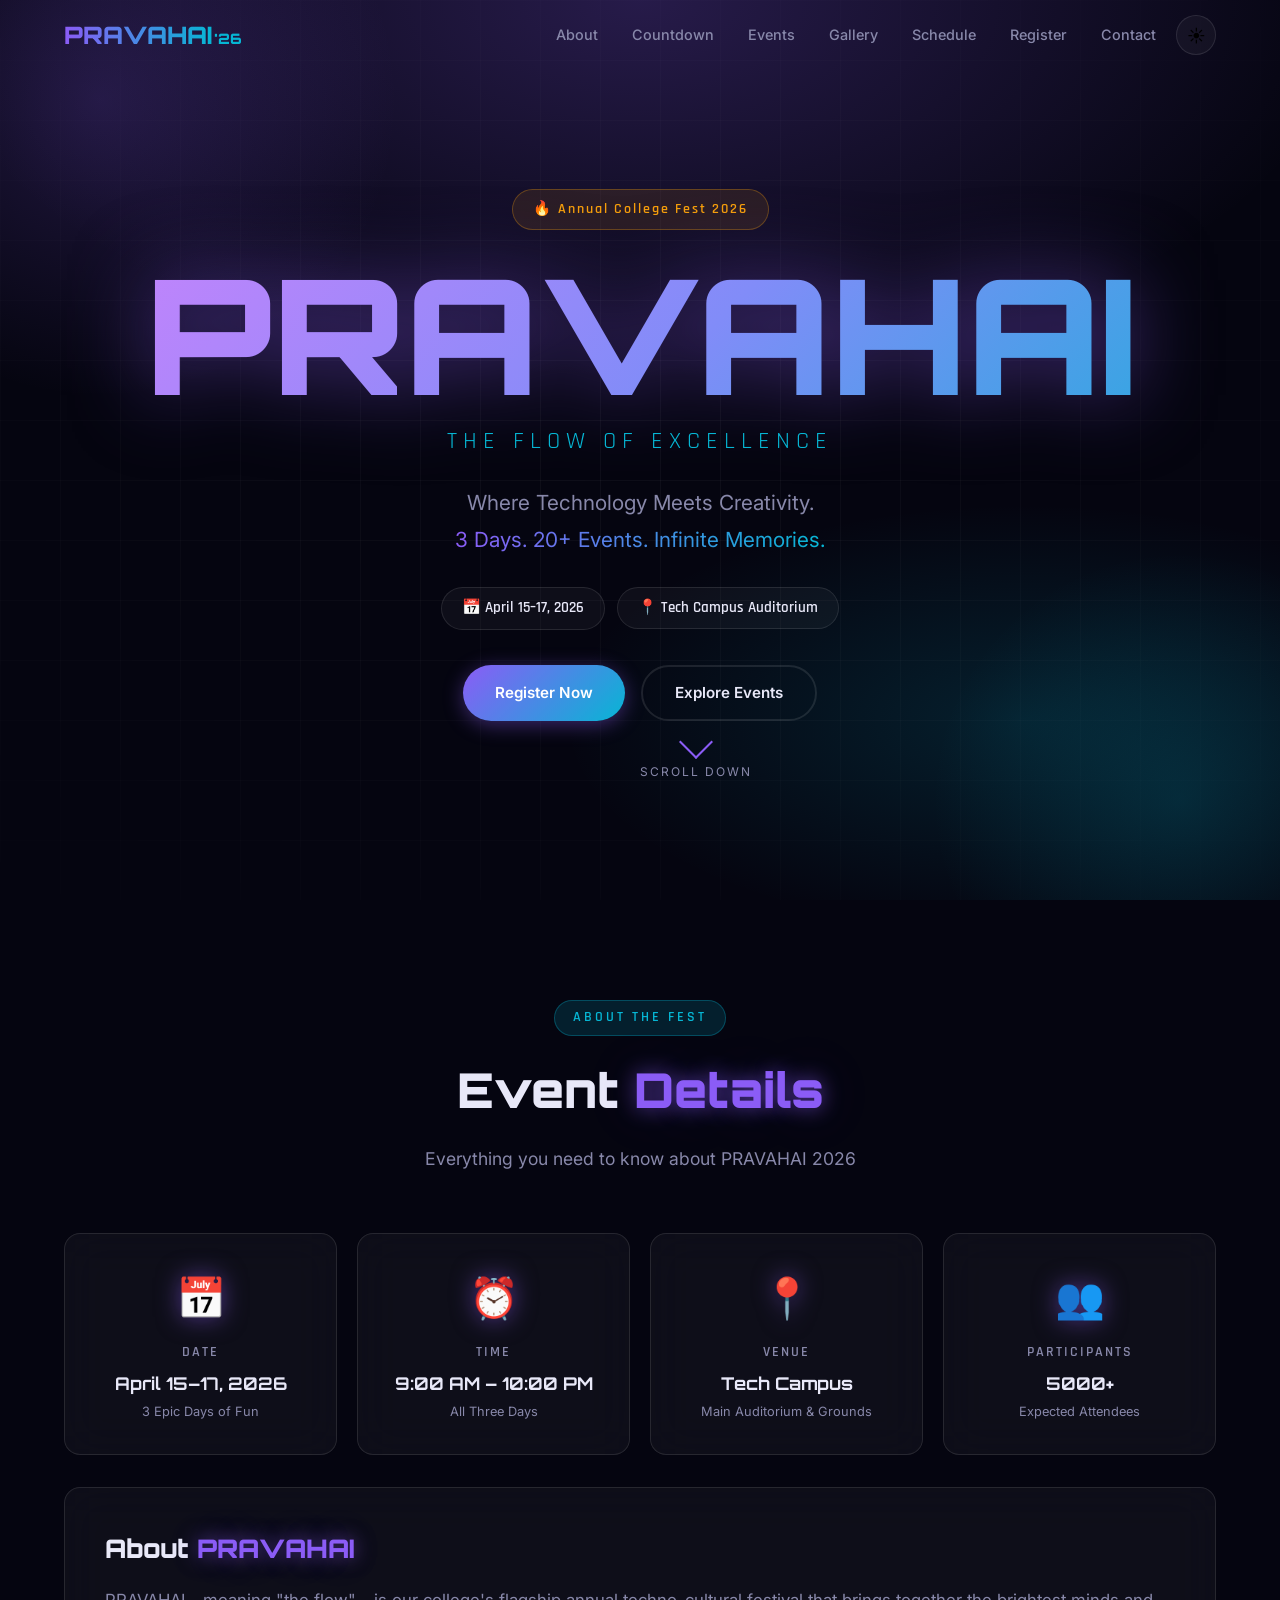
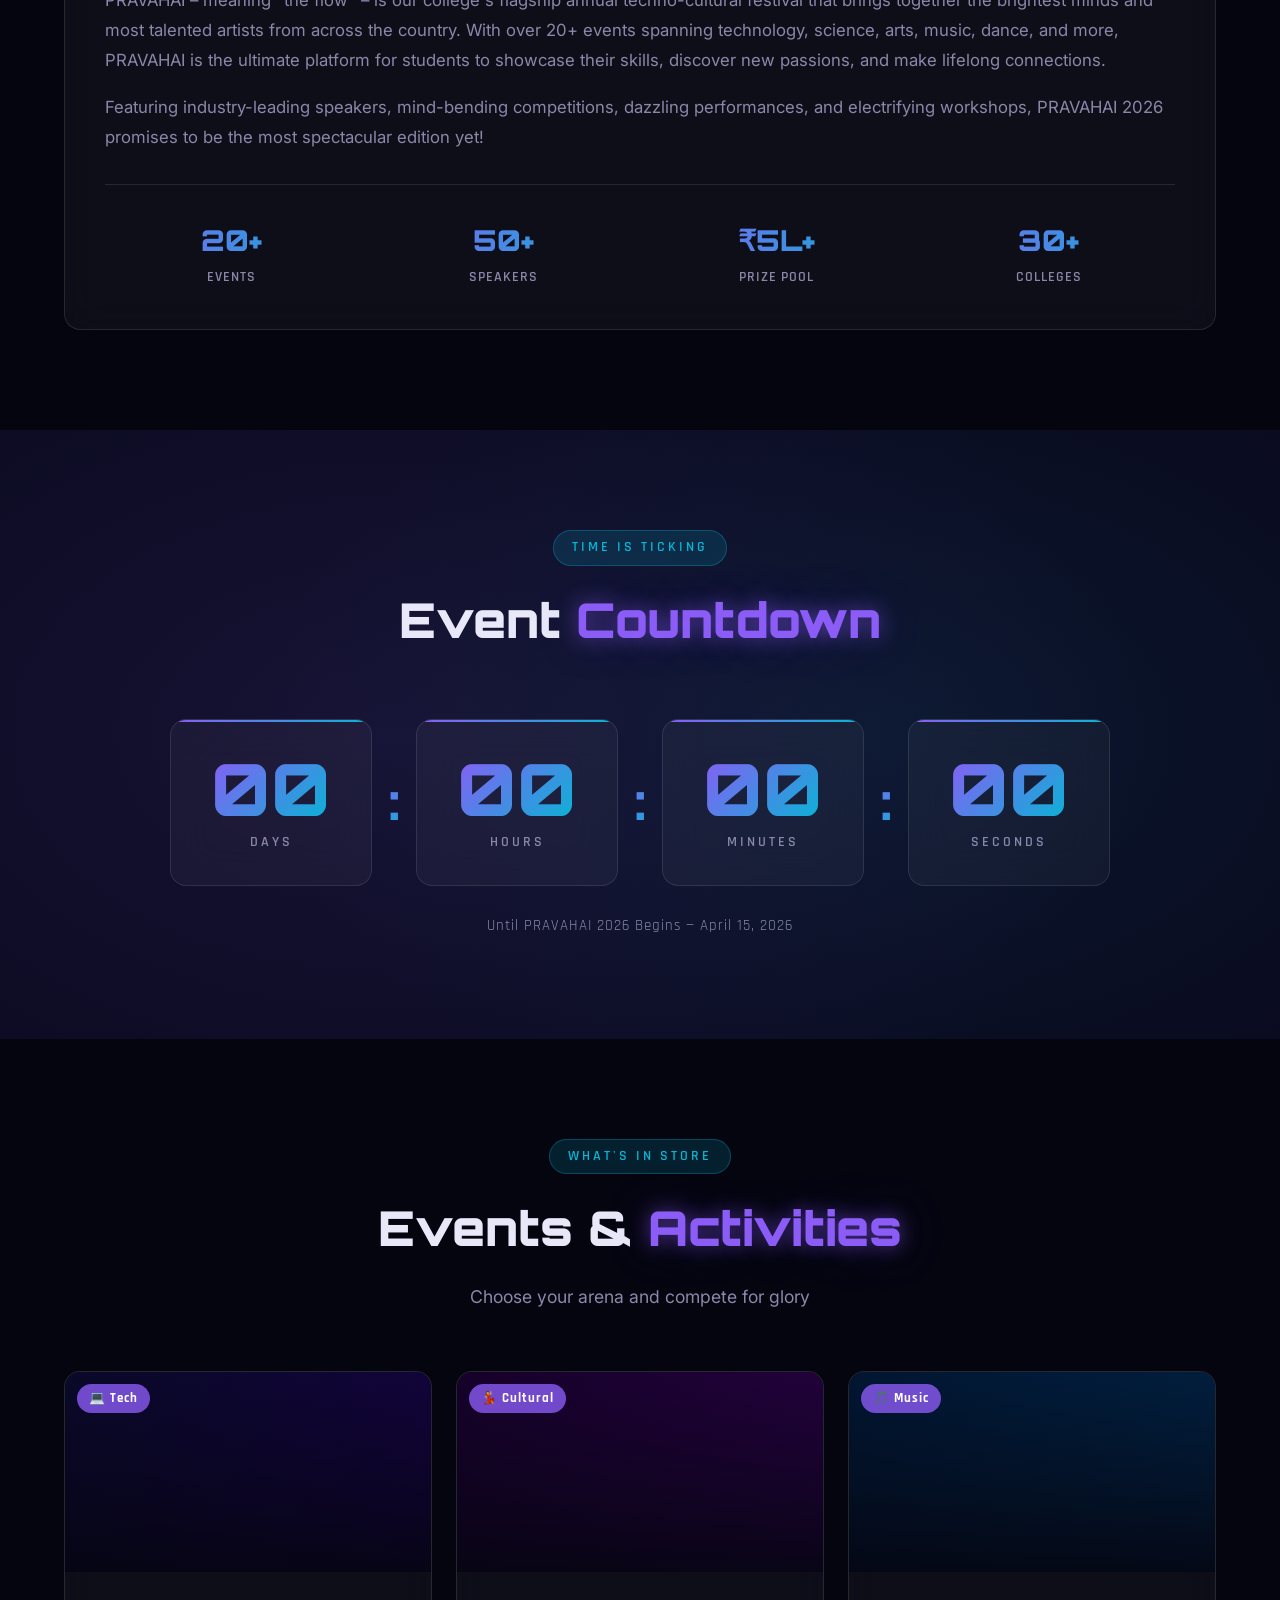
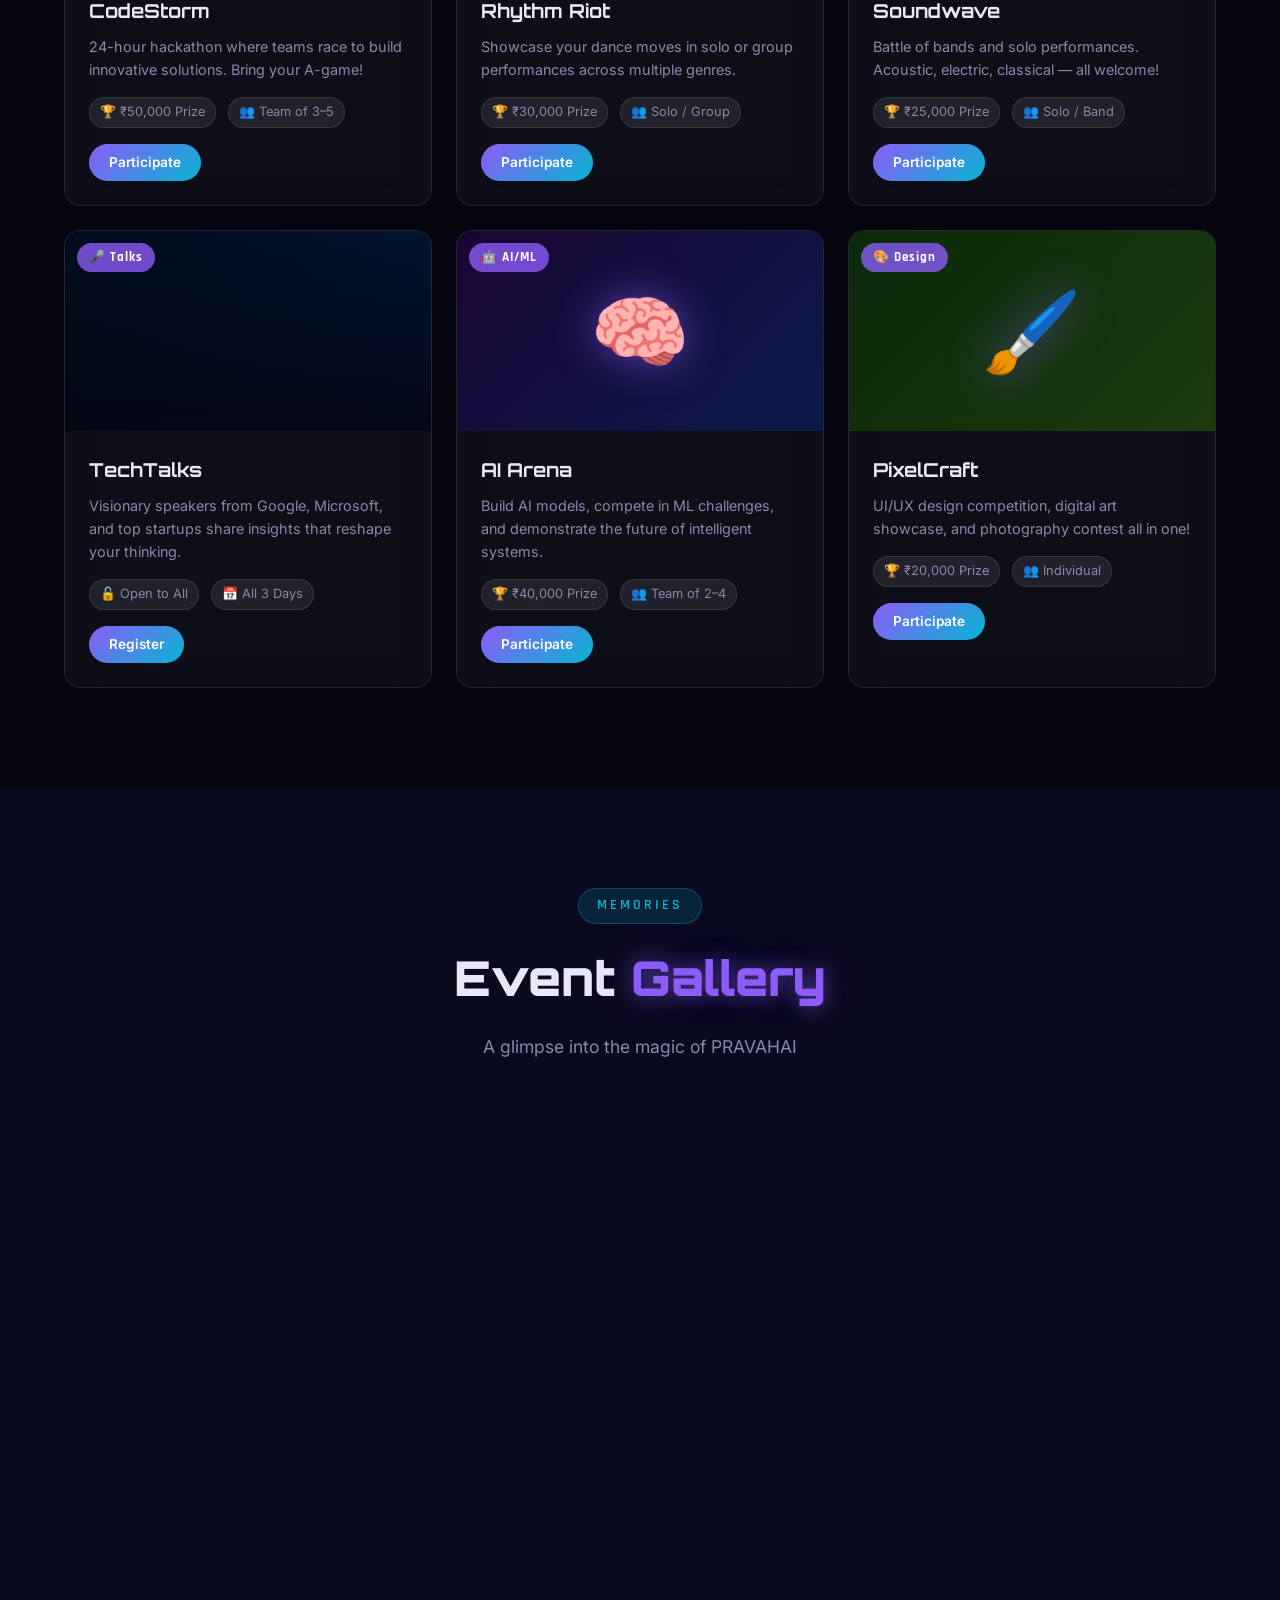
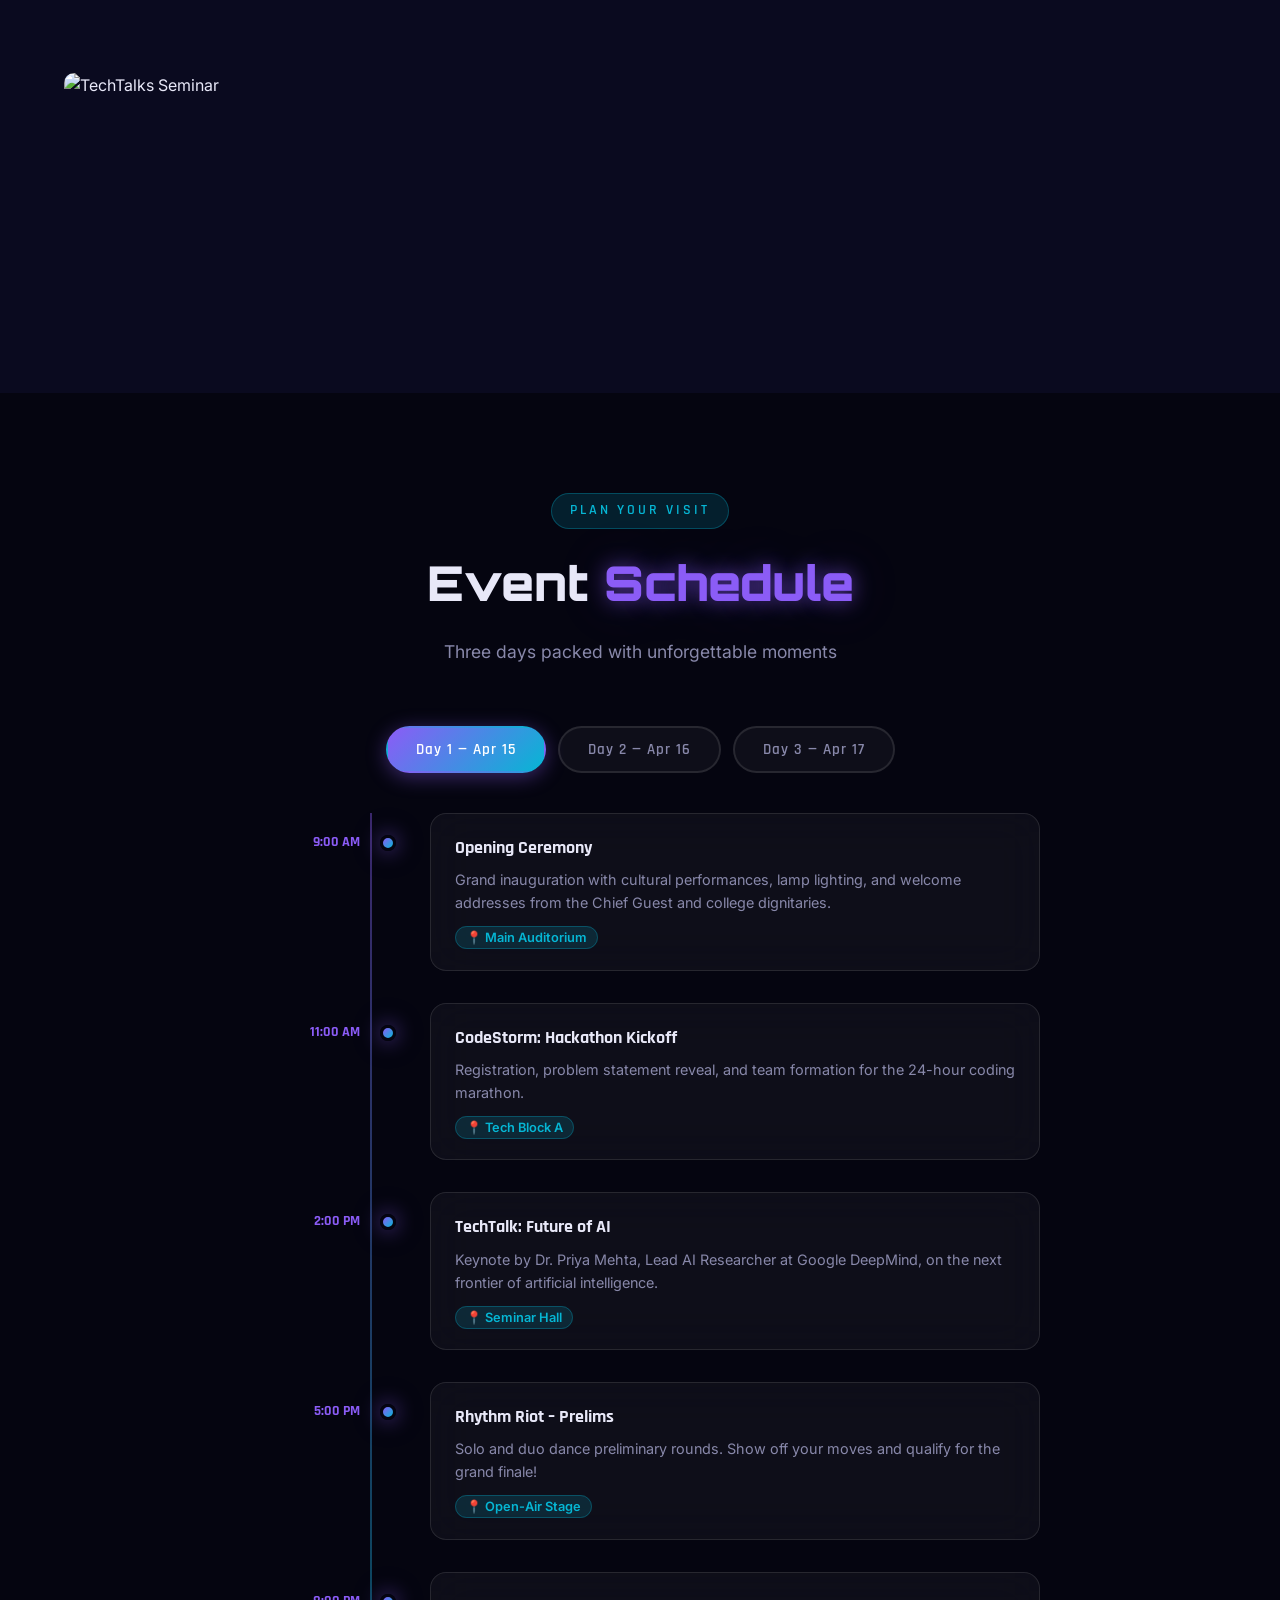
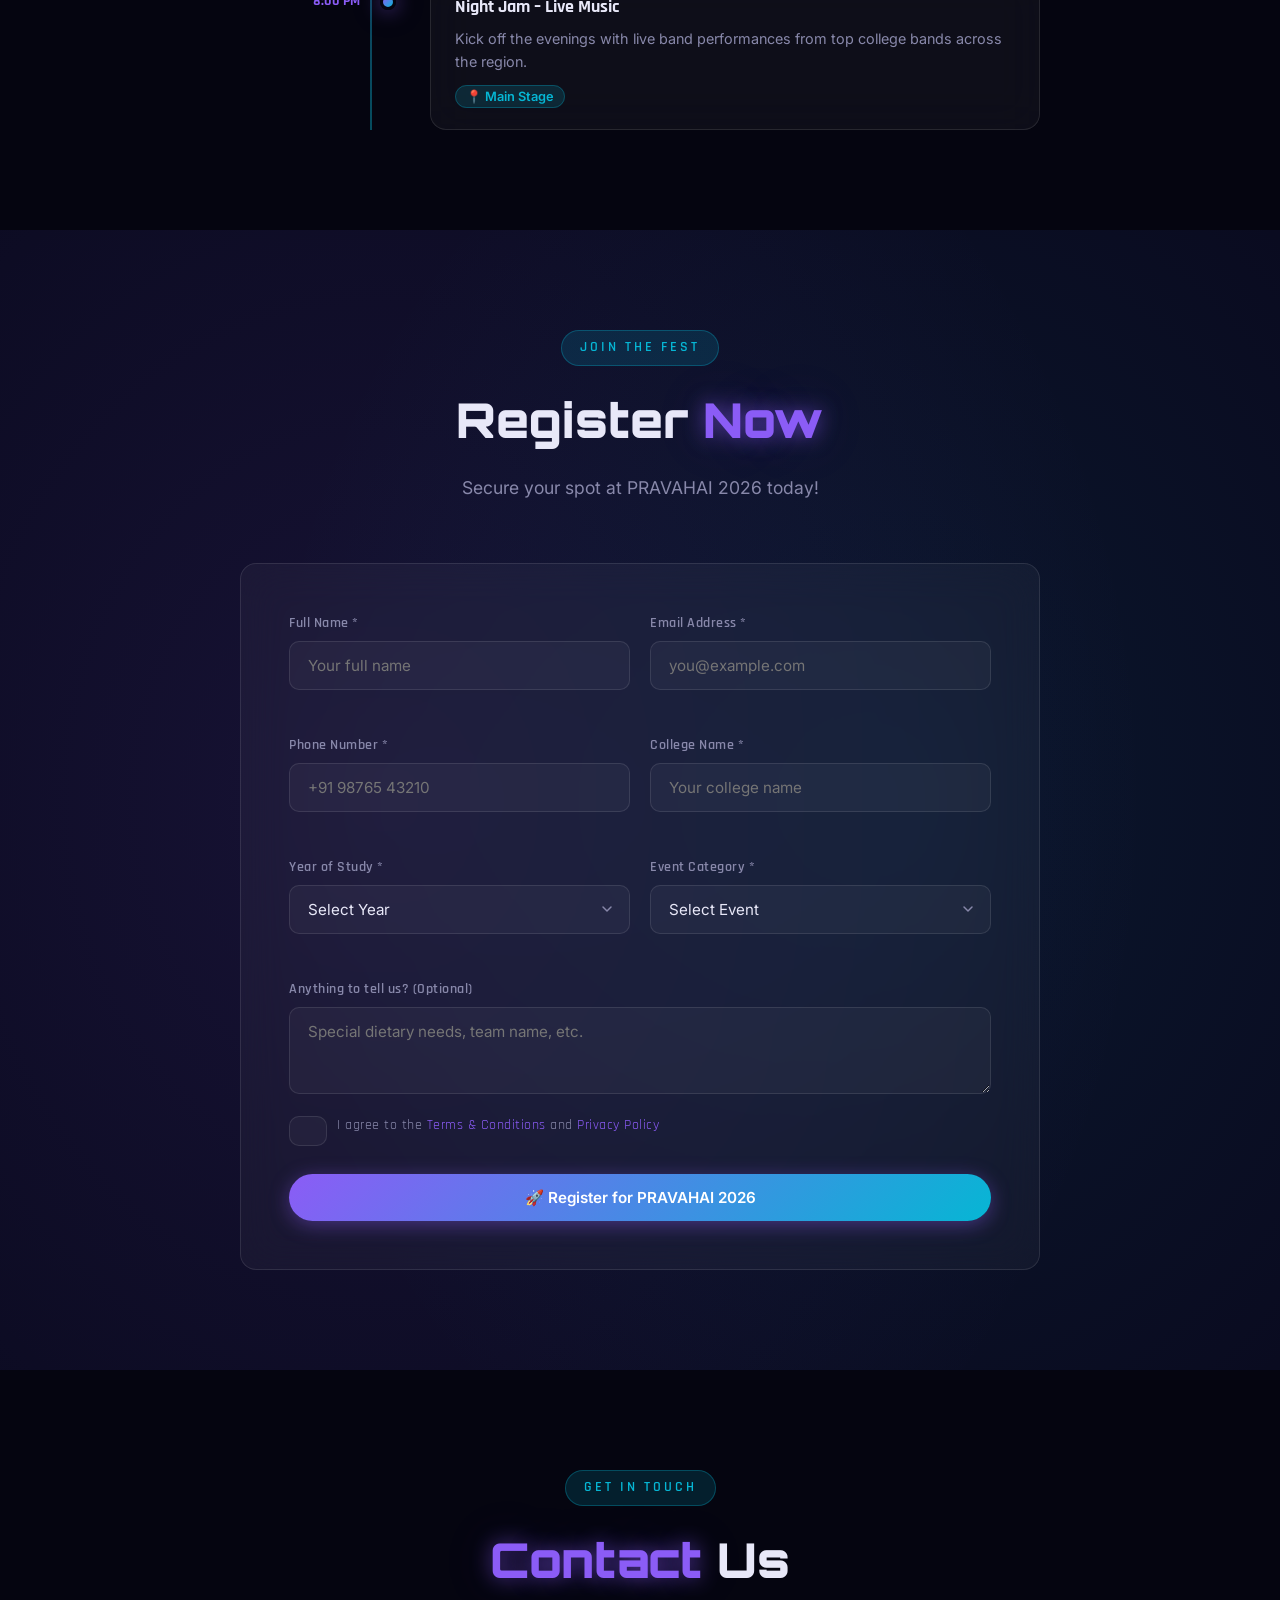
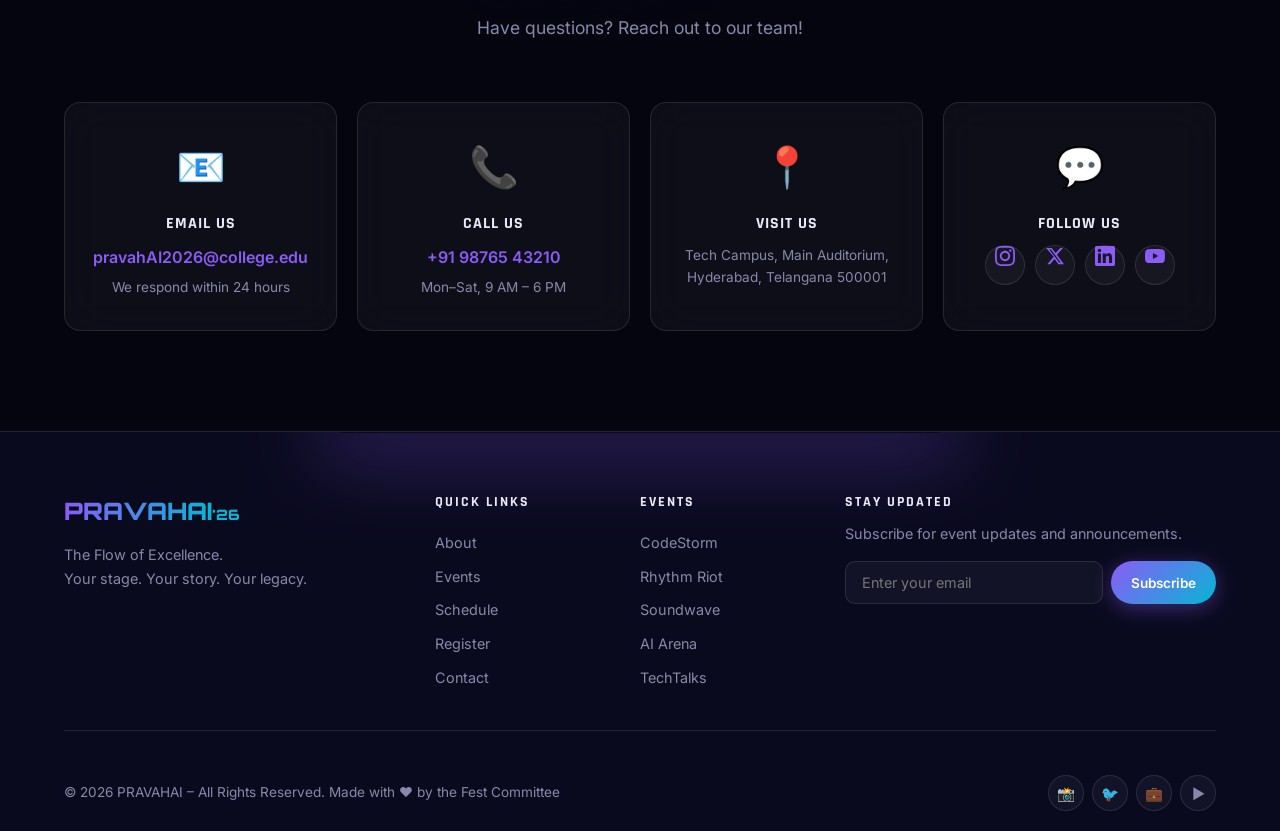
==== index.html @ 1b482109 "Initial commit - Pravah website" ====
<!DOCTYPE html>
<html lang="en" data-theme="dark">
<head>
  <meta charset="UTF-8" />
  <meta name="viewport" content="width=device-width, initial-scale=1.0" />
  <meta name="description" content="PRAVAHAI 2026 – The Ultimate College Tech & Cultural Fest. Join us for a spectacular blend of technology, music, dance, and innovation." />
  <meta name="keywords" content="college fest, tech event, cultural fest, PRAVAHAI 2026, hackathon, coding contest" />
  <title>PRAVAHAI 2026 – The Ultimate College Fest</title>

  <!-- Google Fonts -->
  <link rel="preconnect" href="https://fonts.googleapis.com" />
  <link rel="preconnect" href="https://fonts.gstatic.com" crossorigin />
  <link href="https://fonts.googleapis.com/css2?family=Orbitron:wght@400;700;900&family=Inter:wght@300;400;500;600;700&family=Rajdhani:wght@400;600;700&display=swap" rel="stylesheet" />

  <!-- Stylesheet -->
  <link rel="stylesheet" href="style.css" />
</head>
<body>

  <!-- ========== PARTICLE CANVAS ========== -->
  <canvas id="particleCanvas"></canvas>

  <!-- ========== NAVBAR ========== -->
  <nav id="navbar">
    <div class="nav-container">
      <a href="#hero" class="nav-logo">
        <span class="logo-text">PRAVAHAI</span>
        <span class="logo-year">'26</span>
      </a>
      <button id="menuToggle" class="menu-toggle" aria-label="Toggle menu">
        <span></span><span></span><span></span>
      </button>
      <ul class="nav-links" id="navLinks">
        <li><a href="#about" class="nav-link">About</a></li>
        <li><a href="#countdown" class="nav-link">Countdown</a></li>
        <li><a href="#events" class="nav-link">Events</a></li>
        <li><a href="#gallery" class="nav-link">Gallery</a></li>
        <li><a href="#schedule" class="nav-link">Schedule</a></li>
        <li><a href="#register" class="nav-link">Register</a></li>
        <li><a href="#contact" class="nav-link">Contact</a></li>
        <li>
          <button id="themeToggle" class="theme-btn" aria-label="Toggle theme">
            <span id="themeIcon">☀️</span>
          </button>
        </li>
      </ul>
    </div>
  </nav>

  <!-- ========== HERO SECTION ========== -->
  <section id="hero">
    <div class="hero-bg-grid"></div>
    <div class="hero-content">
      <div class="hero-badge">🔥 Annual College Fest 2026</div>
      <h1 class="hero-title">
        <span class="title-line">PRAVAHAI</span>
        <span class="title-sub">The Flow of Excellence</span>
      </h1>
      <p class="hero-tagline">
        Where Technology Meets Creativity.<br />
        <span class="highlight-text">3 Days. 20+ Events. Infinite Memories.</span>
      </p>
      <div class="hero-dates">
        <span class="date-chip">📅 April 15–17, 2026</span>
        <span class="date-chip">📍 Tech Campus Auditorium</span>
      </div>
      <div class="hero-btns">
        <a href="#register" class="btn btn-primary" id="heroRegisterBtn">
          <span>Register Now</span>
          <div class="btn-ripple"></div>
        </a>
        <a href="#events" class="btn btn-secondary">Explore Events</a>
      </div>
      <div class="hero-scroll-hint">
        <div class="scroll-arrow"></div>
        <span>Scroll Down</span>
      </div>
    </div>
    <div class="hero-glow-1"></div>
    <div class="hero-glow-2"></div>
  </section>

  <!-- ========== ABOUT / EVENT DETAILS ========== -->
  <section id="about" class="section">
    <div class="container">
      <div class="section-header fade-in">
        <span class="section-tag">About the Fest</span>
        <h2 class="section-title">Event <span class="neon-text">Details</span></h2>
        <p class="section-subtitle">Everything you need to know about PRAVAHAI 2026</p>
      </div>
      <div class="details-grid fade-in">
        <div class="detail-card glass-card">
          <div class="card-icon">📅</div>
          <h3>Date</h3>
          <p>April 15–17, 2026</p>
          <span class="card-sub">3 Epic Days of Fun</span>
        </div>
        <div class="detail-card glass-card">
          <div class="card-icon">⏰</div>
          <h3>Time</h3>
          <p>9:00 AM – 10:00 PM</p>
          <span class="card-sub">All Three Days</span>
        </div>
        <div class="detail-card glass-card">
          <div class="card-icon">📍</div>
          <h3>Venue</h3>
          <p>Tech Campus</p>
          <span class="card-sub">Main Auditorium & Grounds</span>
        </div>
        <div class="detail-card glass-card">
          <div class="card-icon">👥</div>
          <h3>Participants</h3>
          <p>5000+</p>
          <span class="card-sub">Expected Attendees</span>
        </div>
      </div>
      <div class="about-desc fade-in glass-card">
        <h3>About <span class="neon-text">PRAVAHAI</span></h3>
        <p>
          PRAVAHAI – meaning "the flow" – is our college's flagship annual techno-cultural festival that brings
          together the brightest minds and most talented artists from across the country. With over 20+ events
          spanning technology, science, arts, music, dance, and more, PRAVAHAI is the ultimate platform for
          students to showcase their skills, discover new passions, and make lifelong connections.
        </p>
        <p>
          Featuring industry-leading speakers, mind-bending competitions, dazzling performances, and
          electrifying workshops, PRAVAHAI 2026 promises to be the most spectacular edition yet!
        </p>
        <div class="about-stats">
          <div class="stat"><span class="stat-num">20+</span><span class="stat-label">Events</span></div>
          <div class="stat"><span class="stat-num">50+</span><span class="stat-label">Speakers</span></div>
          <div class="stat"><span class="stat-num">₹5L+</span><span class="stat-label">Prize Pool</span></div>
          <div class="stat"><span class="stat-num">30+</span><span class="stat-label">Colleges</span></div>
        </div>
      </div>
    </div>
  </section>

  <!-- ========== COUNTDOWN TIMER ========== -->
  <section id="countdown" class="section section-alt">
    <div class="countdown-bg"></div>
    <div class="container">
      <div class="section-header fade-in">
        <span class="section-tag">Time Is Ticking</span>
        <h2 class="section-title">Event <span class="neon-text">Countdown</span></h2>
      </div>
      <div class="countdown-wrapper fade-in">
        <div class="countdown-card" id="days-card">
          <div class="count-number" id="countdown-days">00</div>
          <div class="count-label">Days</div>
        </div>
        <div class="countdown-sep">:</div>
        <div class="countdown-card" id="hours-card">
          <div class="count-number" id="countdown-hours">00</div>
          <div class="count-label">Hours</div>
        </div>
        <div class="countdown-sep">:</div>
        <div class="countdown-card" id="mins-card">
          <div class="count-number" id="countdown-mins">00</div>
          <div class="count-label">Minutes</div>
        </div>
        <div class="countdown-sep">:</div>
        <div class="countdown-card" id="secs-card">
          <div class="count-number" id="countdown-secs">00</div>
          <div class="count-label">Seconds</div>
        </div>
      </div>
      <p class="countdown-note fade-in">Until PRAVAHAI 2026 Begins — April 15, 2026</p>
    </div>
  </section>

  <!-- ========== EVENTS / ACTIVITIES ========== -->
  <section id="events" class="section">
    <div class="container">
      <div class="section-header fade-in">
        <span class="section-tag">What's In Store</span>
        <h2 class="section-title">Events &amp; <span class="neon-text">Activities</span></h2>
        <p class="section-subtitle">Choose your arena and compete for glory</p>
      </div>
      <div class="events-grid fade-in">

        <div class="event-card glass-card">
          <div class="event-card-img" style="background-image:url('images/coding.png'),url('C:/Users/banda/.gemini/antigravity/brain/bb4dc0f1-6921-415d-9bfc-0f3e00b3e3b5/event_coding_1773922370952.png'),linear-gradient(135deg,#0a0a2e,#1a0050)">
            <div class="event-overlay"></div>
            <div class="event-category">💻 Tech</div>
          </div>
          <div class="event-card-body">
            <h3>CodeStorm</h3>
            <p>24-hour hackathon where teams race to build innovative solutions. Bring your A-game!</p>
            <div class="event-meta">
              <span>🏆 ₹50,000 Prize</span>
              <span>👥 Team of 3–5</span>
            </div>
            <a href="#register" class="btn btn-sm">Participate</a>
          </div>
        </div>

        <div class="event-card glass-card">
          <div class="event-card-img" style="background-image:url('images/dance.png'),url('C:/Users/banda/.gemini/antigravity/brain/bb4dc0f1-6921-415d-9bfc-0f3e00b3e3b5/event_dance_1773922432711.png'),linear-gradient(135deg,#1a0030,#300050)">
            <div class="event-overlay"></div>
            <div class="event-category">💃 Cultural</div>
          </div>
          <div class="event-card-body">
            <h3>Rhythm Riot</h3>
            <p>Showcase your dance moves in solo or group performances across multiple genres.</p>
            <div class="event-meta">
              <span>🏆 ₹30,000 Prize</span>
              <span>👥 Solo / Group</span>
            </div>
            <a href="#register" class="btn btn-sm">Participate</a>
          </div>
        </div>

        <div class="event-card glass-card">
          <div class="event-card-img" style="background-image:url('images/music.png'),url('C:/Users/banda/.gemini/antigravity/brain/bb4dc0f1-6921-415d-9bfc-0f3e00b3e3b5/event_music_1773922464190.png'),linear-gradient(135deg,#001a3a,#002a50)">
            <div class="event-overlay"></div>
            <div class="event-category">🎵 Music</div>
          </div>
          <div class="event-card-body">
            <h3>Soundwave</h3>
            <p>Battle of bands and solo performances. Acoustic, electric, classical — all welcome!</p>
            <div class="event-meta">
              <span>🏆 ₹25,000 Prize</span>
              <span>👥 Solo / Band</span>
            </div>
            <a href="#register" class="btn btn-sm">Participate</a>
          </div>
        </div>

        <div class="event-card glass-card">
          <div class="event-card-img" style="background-image:url('images/techtalk.png'),url('C:/Users/banda/.gemini/antigravity/brain/bb4dc0f1-6921-415d-9bfc-0f3e00b3e3b5/event_techtalk_1773922638216.png'),linear-gradient(135deg,#001020,#001a40)">
            <div class="event-overlay"></div>
            <div class="event-category">🎤 Talks</div>
          </div>
          <div class="event-card-body">
            <h3>TechTalks</h3>
            <p>Visionary speakers from Google, Microsoft, and top startups share insights that reshape your thinking.</p>
            <div class="event-meta">
              <span>🔓 Open to All</span>
              <span>📅 All 3 Days</span>
            </div>
            <a href="#register" class="btn btn-sm">Register</a>
          </div>
        </div>

        <div class="event-card glass-card">
          <div class="event-card-img event-card-img--plain" style="background:linear-gradient(135deg,#1a0533,#0a1a4a)">
            <div class="event-category">🤖 AI/ML</div>
            <div class="event-icon-big">🧠</div>
          </div>
          <div class="event-card-body">
            <h3>AI Arena</h3>
            <p>Build AI models, compete in ML challenges, and demonstrate the future of intelligent systems.</p>
            <div class="event-meta">
              <span>🏆 ₹40,000 Prize</span>
              <span>👥 Team of 2–4</span>
            </div>
            <a href="#register" class="btn btn-sm">Participate</a>
          </div>
        </div>

        <div class="event-card glass-card">
          <div class="event-card-img event-card-img--plain" style="background:linear-gradient(135deg,#0a2a0a,#1a3a10)">
            <div class="event-category">🎨 Design</div>
            <div class="event-icon-big">🖌️</div>
          </div>
          <div class="event-card-body">
            <h3>PixelCraft</h3>
            <p>UI/UX design competition, digital art showcase, and photography contest all in one!</p>
            <div class="event-meta">
              <span>🏆 ₹20,000 Prize</span>
              <span>👥 Individual</span>
            </div>
            <a href="#register" class="btn btn-sm">Participate</a>
          </div>
        </div>

      </div>
    </div>
  </section>

  <!-- ========== GALLERY ========== -->
  <section id="gallery" class="section section-alt">
    <div class="container">
      <div class="section-header fade-in">
        <span class="section-tag">Memories</span>
        <h2 class="section-title">Event <span class="neon-text">Gallery</span></h2>
        <p class="section-subtitle">A glimpse into the magic of PRAVAHAI</p>
      </div>
      <div class="gallery-grid fade-in">
        <div class="gallery-item gallery-item--large">
          <img src="images/gallery.png" onerror="this.src='C:/Users/banda/.gemini/antigravity/brain/bb4dc0f1-6921-415d-9bfc-0f3e00b3e3b5/gallery_collage_1773922167276.png'" alt="PRAVAH Gallery - Festival Highlights" loading="lazy" />
          <div class="gallery-overlay"><span>Festival Highlights</span></div>
        </div>
        <div class="gallery-item">
          <img src="images/coding.png" onerror="this.src='C:/Users/banda/.gemini/antigravity/brain/bb4dc0f1-6921-415d-9bfc-0f3e00b3e3b5/event_coding_1773922370952.png'" alt="CodeStorm Hackathon" loading="lazy" />
          <div class="gallery-overlay"><span>CodeStorm Hackathon</span></div>
        </div>
        <div class="gallery-item">
          <img src="images/dance.png" onerror="this.src='C:/Users/banda/.gemini/antigravity/brain/bb4dc0f1-6921-415d-9bfc-0f3e00b3e3b5/event_dance_1773922432711.png'" alt="Rhythm Riot Dance" loading="lazy" />
          <div class="gallery-overlay"><span>Rhythm Riot</span></div>
        </div>
        <div class="gallery-item">
          <img src="images/music.png" onerror="this.src='C:/Users/banda/.gemini/antigravity/brain/bb4dc0f1-6921-415d-9bfc-0f3e00b3e3b5/event_music_1773922464190.png'" alt="Soundwave Music" loading="lazy" />
          <div class="gallery-overlay"><span>Soundwave</span></div>
        </div>
        <div class="gallery-item gallery-item--wide">
          <img src="images/techtalk.png" onerror="this.onerror=null;this.src='C:/Users/banda/.gemini/antigravity/brain/bb4dc0f1-6921-415d-9bfc-0f3e00b3e3b5/event_techtalk_1773922638216.png'" alt="TechTalks Seminar" loading="lazy" />
          <div class="gallery-overlay"><span>TechTalks</span></div>
        </div>
      </div>
    </div>
  </section>

  <!-- ========== SCHEDULE ========== -->
  <section id="schedule" class="section">
    <div class="container">
      <div class="section-header fade-in">
        <span class="section-tag">Plan Your Visit</span>
        <h2 class="section-title">Event <span class="neon-text">Schedule</span></h2>
        <p class="section-subtitle">Three days packed with unforgettable moments</p>
      </div>

      <div class="schedule-tabs fade-in">
        <button class="tab-btn active" data-day="day1" id="tab-day1">Day 1 — Apr 15</button>
        <button class="tab-btn" data-day="day2" id="tab-day2">Day 2 — Apr 16</button>
        <button class="tab-btn" data-day="day3" id="tab-day3">Day 3 — Apr 17</button>
      </div>

      <!-- Day 1 -->
      <div class="schedule-content active fade-in" id="day1">
        <div class="timeline">
          <div class="timeline-item">
            <div class="timeline-time">9:00 AM</div>
            <div class="timeline-dot"></div>
            <div class="timeline-card glass-card">
              <h4>Opening Ceremony</h4>
              <p>Grand inauguration with cultural performances, lamp lighting, and welcome addresses from the Chief Guest and college dignitaries.</p>
              <span class="timeline-tag">📍 Main Auditorium</span>
            </div>
          </div>
          <div class="timeline-item">
            <div class="timeline-time">11:00 AM</div>
            <div class="timeline-dot"></div>
            <div class="timeline-card glass-card">
              <h4>CodeStorm: Hackathon Kickoff</h4>
              <p>Registration, problem statement reveal, and team formation for the 24-hour coding marathon.</p>
              <span class="timeline-tag">📍 Tech Block A</span>
            </div>
          </div>
          <div class="timeline-item">
            <div class="timeline-time">2:00 PM</div>
            <div class="timeline-dot"></div>
            <div class="timeline-card glass-card">
              <h4>TechTalk: Future of AI</h4>
              <p>Keynote by Dr. Priya Mehta, Lead AI Researcher at Google DeepMind, on the next frontier of artificial intelligence.</p>
              <span class="timeline-tag">📍 Seminar Hall</span>
            </div>
          </div>
          <div class="timeline-item">
            <div class="timeline-time">5:00 PM</div>
            <div class="timeline-dot"></div>
            <div class="timeline-card glass-card">
              <h4>Rhythm Riot – Prelims</h4>
              <p>Solo and duo dance preliminary rounds. Show off your moves and qualify for the grand finale!</p>
              <span class="timeline-tag">📍 Open-Air Stage</span>
            </div>
          </div>
          <div class="timeline-item">
            <div class="timeline-time">8:00 PM</div>
            <div class="timeline-dot"></div>
            <div class="timeline-card glass-card">
              <h4>Night Jam – Live Music</h4>
              <p>Kick off the evenings with live band performances from top college bands across the region.</p>
              <span class="timeline-tag">📍 Main Stage</span>
            </div>
          </div>
        </div>
      </div>

      <!-- Day 2 -->
      <div class="schedule-content fade-in" id="day2">
        <div class="timeline">
          <div class="timeline-item">
            <div class="timeline-time">9:30 AM</div>
            <div class="timeline-dot"></div>
            <div class="timeline-card glass-card">
              <h4>AI Arena Begins</h4>
              <p>Machine learning model competition kicks off. Teams submit and present their AI solutions to a panel of industry experts.</p>
              <span class="timeline-tag">📍 Lab Wing 2</span>
            </div>
          </div>
          <div class="timeline-item">
            <div class="timeline-time">12:00 PM</div>
            <div class="timeline-dot"></div>
            <div class="timeline-card glass-card">
              <h4>PixelCraft Design Contest</h4>
              <p>UI/UX design sprint and digital art showcase. Judges evaluate creativity, usability, and originality.</p>
              <span class="timeline-tag">📍 Design Studio</span>
            </div>
          </div>
          <div class="timeline-item">
            <div class="timeline-time">3:00 PM</div>
            <div class="timeline-dot"></div>
            <div class="timeline-card glass-card">
              <h4>Soundwave – Battle of Bands</h4>
              <p>Bands and solo artists take the stage for musical glory in this high-energy competition.</p>
              <span class="timeline-tag">📍 Main Stage</span>
            </div>
          </div>
          <div class="timeline-item">
            <div class="timeline-time">6:00 PM</div>
            <div class="timeline-dot"></div>
            <div class="timeline-card glass-card">
              <h4>Startup Pitchfest</h4>
              <p>Students pitch their startup ideas to real investors. Best pitch wins seed funding and mentorship.</p>
              <span class="timeline-tag">📍 Conference Hall</span>
            </div>
          </div>
          <div class="timeline-item">
            <div class="timeline-time">9:00 PM</div>
            <div class="timeline-dot"></div>
            <div class="timeline-card glass-card">
              <h4>DJ Night</h4>
              <p>End the day with an electrifying DJ performance and laser light show featuring DJ Nexus.</p>
              <span class="timeline-tag">📍 Open Ground</span>
            </div>
          </div>
        </div>
      </div>

      <!-- Day 3 -->
      <div class="schedule-content fade-in" id="day3">
        <div class="timeline">
          <div class="timeline-item">
            <div class="timeline-time">10:00 AM</div>
            <div class="timeline-dot"></div>
            <div class="timeline-card glass-card">
              <h4>Hackathon Final Presentations</h4>
              <p>Teams present their 24-hour projects to judges. Top 5 teams win prizes and internship offers.</p>
              <span class="timeline-tag">📍 Auditorium</span>
            </div>
          </div>
          <div class="timeline-item">
            <div class="timeline-time">1:00 PM</div>
            <div class="timeline-dot"></div>
            <div class="timeline-card glass-card">
              <h4>Rhythm Riot – Grand Finale</h4>
              <p>The final dance showdown — top performers from prelims battle for the championship title!</p>
              <span class="timeline-tag">📍 Open-Air Stage</span>
            </div>
          </div>
          <div class="timeline-item">
            <div class="timeline-time">4:00 PM</div>
            <div class="timeline-dot"></div>
            <div class="timeline-card glass-card">
              <h4>Celebrity Concert</h4>
              <p>Surprise celebrity performance that will blow your mind. The most anticipated event of PRAVAHAI!</p>
              <span class="timeline-tag">📍 Main Stage</span>
            </div>
          </div>
          <div class="timeline-item">
            <div class="timeline-time">7:30 PM</div>
            <div class="timeline-dot"></div>
            <div class="timeline-card glass-card">
              <h4>Prize Distribution & Valedictory</h4>
              <p>Awards ceremony, prize distribution, and closing speech from the Principal and event heads.</p>
              <span class="timeline-tag">📍 Main Auditorium</span>
            </div>
          </div>
        </div>
      </div>
    </div>
  </section>

  <!-- ========== REGISTRATION FORM ========== -->
  <section id="register" class="section section-alt">
    <div class="countdown-bg"></div>
    <div class="container">
      <div class="section-header fade-in">
        <span class="section-tag">Join the Fest</span>
        <h2 class="section-title">Register <span class="neon-text">Now</span></h2>
        <p class="section-subtitle">Secure your spot at PRAVAHAI 2026 today!</p>
      </div>
      <div class="form-wrapper fade-in">
        <div class="glass-card form-card">
          <form id="registrationForm" novalidate>
            <div class="form-row">
              <div class="form-group">
                <label for="fullName">Full Name *</label>
                <input type="text" id="fullName" name="fullName" placeholder="Your full name" autocomplete="name" />
                <span class="form-error" id="fullName-error"></span>
              </div>
              <div class="form-group">
                <label for="email">Email Address *</label>
                <input type="email" id="email" name="email" placeholder="you@example.com" autocomplete="email" />
                <span class="form-error" id="email-error"></span>
              </div>
            </div>
            <div class="form-row">
              <div class="form-group">
                <label for="phone">Phone Number *</label>
                <input type="tel" id="phone" name="phone" placeholder="+91 98765 43210" autocomplete="tel" />
                <span class="form-error" id="phone-error"></span>
              </div>
              <div class="form-group">
                <label for="college">College Name *</label>
                <input type="text" id="college" name="college" placeholder="Your college name" />
                <span class="form-error" id="college-error"></span>
              </div>
            </div>
            <div class="form-row">
              <div class="form-group">
                <label for="year">Year of Study *</label>
                <select id="year" name="year">
                  <option value="">Select Year</option>
                  <option value="1">1st Year</option>
                  <option value="2">2nd Year</option>
                  <option value="3">3rd Year</option>
                  <option value="4">4th Year</option>
                  <option value="pg">Post Graduate</option>
                </select>
                <span class="form-error" id="year-error"></span>
              </div>
              <div class="form-group">
                <label for="event">Event Category *</label>
                <select id="event" name="event">
                  <option value="">Select Event</option>
                  <option value="codestorm">CodeStorm – Hackathon</option>
                  <option value="rhythm">Rhythm Riot – Dance</option>
                  <option value="soundwave">Soundwave – Music</option>
                  <option value="tech">TechTalks – Seminar</option>
                  <option value="ai">AI Arena</option>
                  <option value="pixel">PixelCraft – Design</option>
                  <option value="all">Full Pass – All Events</option>
                </select>
                <span class="form-error" id="event-error"></span>
              </div>
            </div>
            <div class="form-group form-group--full">
              <label for="message">Anything to tell us? (Optional)</label>
              <textarea id="message" name="message" rows="3" placeholder="Special dietary needs, team name, etc."></textarea>
            </div>
            <div class="form-group form-group--full form-check">
              <input type="checkbox" id="terms" name="terms" />
              <label for="terms">I agree to the <a href="#">Terms &amp; Conditions</a> and <a href="#">Privacy Policy</a></label>
              <span class="form-error" id="terms-error"></span>
            </div>
            <button type="submit" class="btn btn-primary btn-full" id="submitBtn">
              <span id="submitText">🚀 Register for PRAVAHAI 2026</span>
              <div class="btn-ripple"></div>
            </button>
          </form>
        </div>

        <!-- Success Message -->
        <div id="successMsg" class="success-card glass-card" style="display:none;">
          <div class="success-icon">🎉</div>
          <h3>Registration Successful!</h3>
          <p>Welcome to <strong>PRAVAHAI 2026</strong>! Your registration has been received. A confirmation will be sent to your email. See you at the fest!</p>
          <div class="success-confetti-msg">🎊 Check your email for the confirmation!</div>
          <button class="btn btn-primary" id="registerAgainBtn">Register Another</button>
        </div>
      </div>
    </div>
  </section>

  <!-- ========== CONTACT ========== -->
  <section id="contact" class="section">
    <div class="container">
      <div class="section-header fade-in">
        <span class="section-tag">Get In Touch</span>
        <h2 class="section-title"><span class="neon-text">Contact</span> Us</h2>
        <p class="section-subtitle">Have questions? Reach out to our team!</p>
      </div>
      <div class="contact-grid fade-in">
        <div class="contact-card glass-card">
          <div class="contact-icon">📧</div>
          <h3>Email Us</h3>
          <a href="mailto:pravahai2026@college.edu">pravahAI2026@college.edu</a>
          <p>We respond within 24 hours</p>
        </div>
        <div class="contact-card glass-card">
          <div class="contact-icon">📞</div>
          <h3>Call Us</h3>
          <a href="tel:+919876543210">+91 98765 43210</a>
          <p>Mon–Sat, 9 AM – 6 PM</p>
        </div>
        <div class="contact-card glass-card">
          <div class="contact-icon">📍</div>
          <h3>Visit Us</h3>
          <p>Tech Campus, Main Auditorium,<br />Hyderabad, Telangana 500001</p>
        </div>
        <div class="contact-card glass-card">
          <div class="contact-icon">💬</div>
          <h3>Follow Us</h3>
          <div class="social-links">
            <a href="#" class="social-btn" id="social-instagram" aria-label="Instagram">
              <svg viewBox="0 0 24 24" fill="currentColor" width="20" height="20"><path d="M12 2.163c3.204 0 3.584.012 4.85.07 3.252.148 4.771 1.691 4.919 4.919.058 1.265.069 1.645.069 4.849 0 3.205-.012 3.584-.069 4.849-.149 3.225-1.664 4.771-4.919 4.919-1.266.058-1.644.07-4.85.07-3.204 0-3.584-.012-4.849-.07-3.26-.149-4.771-1.699-4.919-4.92-.058-1.265-.07-1.644-.07-4.849 0-3.204.013-3.583.07-4.849.149-3.227 1.664-4.771 4.919-4.919 1.266-.057 1.645-.069 4.849-.069zm0-2.163c-3.259 0-3.667.014-4.947.072-4.358.2-6.78 2.618-6.98 6.98-.059 1.281-.073 1.689-.073 4.948 0 3.259.014 3.668.072 4.948.2 4.358 2.618 6.78 6.98 6.98 1.281.058 1.689.072 4.948.072 3.259 0 3.668-.014 4.948-.072 4.354-.2 6.782-2.618 6.979-6.98.059-1.28.073-1.689.073-4.948 0-3.259-.014-3.667-.072-4.947-.196-4.354-2.617-6.78-6.979-6.98-1.281-.059-1.69-.073-4.949-.073zm0 5.838c-3.403 0-6.162 2.759-6.162 6.162s2.759 6.163 6.162 6.163 6.162-2.759 6.162-6.163c0-3.403-2.759-6.162-6.162-6.162zm0 10.162c-2.209 0-4-1.79-4-4 0-2.209 1.791-4 4-4s4 1.791 4 4c0 2.21-1.791 4-4 4zm6.406-11.845c-.796 0-1.441.645-1.441 1.44s.645 1.44 1.441 1.44c.795 0 1.439-.645 1.439-1.44s-.644-1.44-1.439-1.44z"/></svg>
            </a>
            <a href="#" class="social-btn" id="social-twitter" aria-label="Twitter / X">
              <svg viewBox="0 0 24 24" fill="currentColor" width="20" height="20"><path d="M18.244 2.25h3.308l-7.227 8.26 8.502 11.24H16.17l-4.714-6.231-5.401 6.231H2.74l7.73-8.835L1.254 2.25H8.08l4.713 6.231zm-1.161 17.52h1.833L7.084 4.126H5.117z"/></svg>
            </a>
            <a href="#" class="social-btn" id="social-linkedin" aria-label="LinkedIn">
              <svg viewBox="0 0 24 24" fill="currentColor" width="20" height="20"><path d="M20.447 20.452h-3.554v-5.569c0-1.328-.027-3.037-1.852-3.037-1.853 0-2.136 1.445-2.136 2.939v5.667H9.351V9h3.414v1.561h.046c.477-.9 1.637-1.85 3.37-1.85 3.601 0 4.267 2.37 4.267 5.455v6.286zM5.337 7.433c-1.144 0-2.063-.926-2.063-2.065 0-1.138.92-2.063 2.063-2.063 1.14 0 2.064.925 2.064 2.063 0 1.139-.925 2.065-2.064 2.065zm1.782 13.019H3.555V9h3.564v11.452zM22.225 0H1.771C.792 0 0 .774 0 1.729v20.542C0 23.227.792 24 1.771 24h20.451C23.2 24 24 23.227 24 22.271V1.729C24 .774 23.2 0 22.222 0h.003z"/></svg>
            </a>
            <a href="#" class="social-btn" id="social-youtube" aria-label="YouTube">
              <svg viewBox="0 0 24 24" fill="currentColor" width="20" height="20"><path d="M23.498 6.186a3.016 3.016 0 0 0-2.122-2.136C19.505 3.545 12 3.545 12 3.545s-7.505 0-9.377.505A3.017 3.017 0 0 0 .502 6.186C0 8.07 0 12 0 12s0 3.93.502 5.814a3.016 3.016 0 0 0 2.122 2.136c1.871.505 9.376.505 9.376.505s7.505 0 9.377-.505a3.015 3.015 0 0 0 2.122-2.136C24 15.93 24 12 24 12s0-3.93-.502-5.814zM9.545 15.568V8.432L15.818 12l-6.273 3.568z"/></svg>
            </a>
          </div>
        </div>
      </div>
    </div>
  </section>

  <!-- ========== FOOTER ========== -->
  <footer id="footer">
    <div class="footer-glow"></div>
    <div class="container">
      <div class="footer-top">
        <div class="footer-brand">
          <span class="nav-logo"><span class="logo-text">PRAVAHAI</span><span class="logo-year">'26</span></span>
          <p>The Flow of Excellence.<br />Your stage. Your story. Your legacy.</p>
        </div>
        <div class="footer-links">
          <h4>Quick Links</h4>
          <ul>
            <li><a href="#about">About</a></li>
            <li><a href="#events">Events</a></li>
            <li><a href="#schedule">Schedule</a></li>
            <li><a href="#register">Register</a></li>
            <li><a href="#contact">Contact</a></li>
          </ul>
        </div>
        <div class="footer-links">
          <h4>Events</h4>
          <ul>
            <li><a href="#events">CodeStorm</a></li>
            <li><a href="#events">Rhythm Riot</a></li>
            <li><a href="#events">Soundwave</a></li>
            <li><a href="#events">AI Arena</a></li>
            <li><a href="#events">TechTalks</a></li>
          </ul>
        </div>
        <div class="footer-newsletter">
          <h4>Stay Updated</h4>
          <p>Subscribe for event updates and announcements.</p>
          <div class="newsletter-form">
            <input type="email" id="newsletterEmail" placeholder="Enter your email" />
            <button class="btn btn-primary" id="newsletterBtn">Subscribe</button>
          </div>
        </div>
      </div>
      <div class="footer-bottom">
        <p>&copy; 2026 PRAVAHAI – All Rights Reserved. Made with ❤️ by the Fest Committee</p>
        <div class="footer-social">
          <a href="#" aria-label="Instagram">📸</a>
          <a href="#" aria-label="Twitter">🐦</a>
          <a href="#" aria-label="LinkedIn">💼</a>
          <a href="#" aria-label="YouTube">▶️</a>
        </div>
      </div>
    </div>
  </footer>

  <!-- Confetti canvas (hidden until form submit) -->
  <canvas id="confettiCanvas"></canvas>

  <!-- JavaScript -->
  <script src="script.js"></script>
</body>
</html>
---- style.css ----
/* ============================================================
   PRAVAH 2026 — Style Sheet
   ============================================================ */

/* ---------- 1. CSS CUSTOM PROPERTIES (Tokens) ---------- */
:root {
  /* Colors */
  --clr-bg:          #050510;
  --clr-bg2:         #0a0a1f;
  --clr-surface:     rgba(255,255,255,0.04);
  --clr-surface2:    rgba(255,255,255,0.08);
  --clr-border:      rgba(255,255,255,0.1);
  --clr-text:        #e8e8f8;
  --clr-text-muted:  #8888aa;
  --clr-primary:     #8b5cf6;   /* violet */
  --clr-primary-dim: rgba(139,92,246,0.15);
  --clr-accent:      #06b6d4;   /* cyan */
  --clr-accent-dim:  rgba(6,182,212,0.15);
  --clr-pink:        #ec4899;
  --clr-green:       #10b981;
  --clr-yellow:      #f59e0b;

  /* Neon glows */
  --glow-primary: 0 0 20px rgba(139,92,246,0.6), 0 0 60px rgba(139,92,246,0.2);
  --glow-accent:  0 0 20px rgba(6,182,212,0.6),  0 0 60px rgba(6,182,212,0.2);

  /* Font */
  --font-main:  'Inter', sans-serif;
  --font-title: 'Orbitron', monospace;
  --font-sub:   'Rajdhani', sans-serif;

  /* Misc */
  --radius: 16px;
  --radius-sm: 10px;
  --transition: 0.35s cubic-bezier(0.4,0,0.2,1);
  --section-padding: 100px 0;
  --nav-height: 70px;
}

/* Light theme overrides */
[data-theme="light"] {
  --clr-bg:       #f0f0ff;
  --clr-bg2:      #e8e8fa;
  --clr-surface:  rgba(255,255,255,0.7);
  --clr-surface2: rgba(255,255,255,0.9);
  --clr-border:   rgba(139,92,246,0.2);
  --clr-text:     #1a1a2e;
  --clr-text-muted: #5a5a7a;
  --clr-primary-dim: rgba(139,92,246,0.1);
  --clr-accent-dim:  rgba(6,182,212,0.1);
}

/* ---------- 2. RESET & BASE ---------- */
*, *::before, *::after { box-sizing: border-box; margin: 0; padding: 0; }

html {
  scroll-behavior: smooth;
  font-size: 16px;
}

body {
  font-family: var(--font-main);
  background-color: var(--clr-bg);
  color: var(--clr-text);
  line-height: 1.6;
  overflow-x: hidden;
  transition: background-color var(--transition), color var(--transition);
}

a { text-decoration: none; color: inherit; }
img { width: 100%; height: 100%; object-fit: cover; display: block; }
ul { list-style: none; }
button { cursor: pointer; font-family: var(--font-main); border: none; background: none; }

/* ---------- 3. PARTICLE CANVAS ---------- */
#particleCanvas {
  position: fixed;
  top: 0; left: 0;
  width: 100%; height: 100%;
  pointer-events: none;
  z-index: 0;
  opacity: 0.4;
}

/* ---------- 4. UTILITY CLASSES ---------- */
.container {
  max-width: 1200px;
  margin: 0 auto;
  padding: 0 24px;
  position: relative;
  z-index: 2;
}

.section { padding: var(--section-padding); position: relative; }
.section-alt { background: var(--clr-bg2); }

.glass-card {
  background: var(--clr-surface);
  backdrop-filter: blur(20px);
  -webkit-backdrop-filter: blur(20px);
  border: 1px solid var(--clr-border);
  border-radius: var(--radius);
  transition: transform var(--transition), box-shadow var(--transition), border-color var(--transition);
}

.glass-card:hover {
  transform: translateY(-4px);
  border-color: var(--clr-primary);
  box-shadow: 0 20px 50px rgba(139,92,246,0.15);
}

.neon-text {
  color: var(--clr-primary);
  text-shadow: var(--glow-primary);
}

.highlight-text {
  background: linear-gradient(90deg, var(--clr-primary), var(--clr-accent));
  -webkit-background-clip: text;
  -webkit-text-fill-color: transparent;
  background-clip: text;
}

/* ---------- 5. SECTION HEADERS ---------- */
.section-header {
  text-align: center;
  margin-bottom: 60px;
}

.section-tag {
  display: inline-block;
  font-family: var(--font-sub);
  font-size: 0.85rem;
  font-weight: 600;
  letter-spacing: 3px;
  text-transform: uppercase;
  color: var(--clr-accent);
  background: var(--clr-accent-dim);
  border: 1px solid rgba(6,182,212,0.3);
  padding: 6px 18px;
  border-radius: 30px;
  margin-bottom: 16px;
}

.section-title {
  font-family: var(--font-title);
  font-size: clamp(2rem, 4vw, 3rem);
  font-weight: 900;
  color: var(--clr-text);
  margin-bottom: 16px;
}

.section-subtitle {
  font-size: 1.1rem;
  color: var(--clr-text-muted);
  max-width: 600px;
  margin: 0 auto;
}

/* ---------- 6. BUTTONS ---------- */
.btn {
  display: inline-flex;
  align-items: center;
  justify-content: center;
  gap: 8px;
  padding: 14px 32px;
  border-radius: 50px;
  font-weight: 600;
  font-size: 0.95rem;
  position: relative;
  overflow: hidden;
  transition: all var(--transition);
  cursor: pointer;
  text-decoration: none;
}

.btn-primary {
  background: linear-gradient(135deg, var(--clr-primary), var(--clr-accent));
  color: #fff;
  box-shadow: 0 4px 20px rgba(139,92,246,0.4);
}
.btn-primary:hover {
  transform: translateY(-2px) scale(1.03);
  box-shadow: 0 8px 30px rgba(139,92,246,0.6);
}

.btn-secondary {
  background: transparent;
  color: var(--clr-text);
  border: 2px solid var(--clr-border);
}
.btn-secondary:hover {
  border-color: var(--clr-primary);
  color: var(--clr-primary);
  box-shadow: var(--glow-primary);
}

.btn-sm {
  padding: 8px 20px;
  font-size: 0.85rem;
  border-radius: 30px;
  background: linear-gradient(135deg, var(--clr-primary), var(--clr-accent));
  color: #fff;
  font-weight: 600;
  transition: all var(--transition);
}
.btn-sm:hover {
  transform: scale(1.05);
  box-shadow: 0 6px 20px rgba(139,92,246,0.5);
}

.btn-full { width: 100%; }

/* Ripple effect */
.btn-ripple {
  position: absolute;
  inset: 0;
  background: radial-gradient(circle at center, rgba(255,255,255,0.25) 0%, transparent 70%);
  opacity: 0;
  transform: scale(0);
  transition: opacity 0.6s, transform 0.6s;
}
.btn:active .btn-ripple {
  opacity: 1;
  transform: scale(2);
  transition: none;
}

/* ---------- 7. NAVBAR ---------- */
#navbar {
  position: fixed;
  top: 0; left: 0; right: 0;
  height: var(--nav-height);
  z-index: 1000;
  transition: all var(--transition);
}

#navbar.scrolled {
  background: rgba(5,5,16,0.8);
  backdrop-filter: blur(20px);
  -webkit-backdrop-filter: blur(20px);
  border-bottom: 1px solid var(--clr-border);
  box-shadow: 0 4px 30px rgba(0,0,0,0.3);
}

[data-theme="light"] #navbar.scrolled {
  background: rgba(240,240,255,0.85);
}

.nav-container {
  display: flex;
  align-items: center;
  justify-content: space-between;
  height: 100%;
  max-width: 1200px;
  margin: 0 auto;
  padding: 0 24px;
}

.nav-logo {
  font-family: var(--font-title);
  font-weight: 900;
  font-size: 1.5rem;
  display: flex;
  align-items: baseline;
  gap: 2px;
}

.logo-text {
  background: linear-gradient(90deg, var(--clr-primary), var(--clr-accent));
  -webkit-background-clip: text;
  -webkit-text-fill-color: transparent;
  background-clip: text;
}

.logo-year {
  font-size: 0.9rem;
  color: var(--clr-accent);
  -webkit-text-fill-color: var(--clr-accent);
}

.nav-links {
  display: flex;
  align-items: center;
  gap: 6px;
}

.nav-link {
  padding: 6px 14px;
  border-radius: 30px;
  font-size: 0.9rem;
  font-weight: 500;
  color: var(--clr-text-muted);
  transition: all var(--transition);
}
.nav-link:hover {
  color: var(--clr-primary);
  background: var(--clr-primary-dim);
}

.theme-btn {
  width: 40px; height: 40px;
  border-radius: 50%;
  background: var(--clr-surface);
  border: 1px solid var(--clr-border);
  display: flex; align-items: center; justify-content: center;
  font-size: 1.1rem;
  transition: all var(--transition);
}
.theme-btn:hover { border-color: var(--clr-primary); transform: rotate(20deg); }

.menu-toggle {
  display: none;
  flex-direction: column;
  gap: 5px;
  padding: 8px;
}
.menu-toggle span {
  width: 24px; height: 2px;
  background: var(--clr-text);
  border-radius: 2px;
  transition: all var(--transition);
}

/* ---------- 8. HERO SECTION ---------- */
#hero {
  min-height: 100vh;
  display: flex;
  align-items: center;
  justify-content: center;
  text-align: center;
  position: relative;
  overflow: hidden;
  padding-top: var(--nav-height);
  background: radial-gradient(ellipse 80% 60% at 50% 0%, rgba(139,92,246,0.25) 0%, transparent 70%),
              radial-gradient(ellipse 60% 40% at 80% 80%, rgba(6,182,212,0.15) 0%, transparent 60%),
              var(--clr-bg);
}

.hero-bg-grid {
  position: absolute;
  inset: 0;
  background-image:
    linear-gradient(var(--clr-border) 1px, transparent 1px),
    linear-gradient(90deg, var(--clr-border) 1px, transparent 1px);
  background-size: 60px 60px;
  mask-image: radial-gradient(ellipse 80% 70% at 50% 50%, black, transparent);
  -webkit-mask-image: radial-gradient(ellipse 80% 70% at 50% 50%, black, transparent);
  opacity: 0.4;
}

.hero-content {
  position: relative;
  z-index: 2;
  max-width: 900px;
  padding: 40px 24px;
}

.hero-badge {
  display: inline-block;
  font-family: var(--font-sub);
  font-size: 0.9rem;
  font-weight: 600;
  letter-spacing: 2px;
  color: var(--clr-yellow);
  background: rgba(245,158,11,0.1);
  border: 1px solid rgba(245,158,11,0.3);
  padding: 8px 20px;
  border-radius: 30px;
  margin-bottom: 24px;
  animation: fadeSlideDown 0.8s ease both;
}

.hero-title {
  font-family: var(--font-title);
  display: flex;
  flex-direction: column;
  align-items: center;
  margin-bottom: 24px;
}

.title-line {
  font-size: clamp(4rem, 14vw, 10rem);
  font-weight: 900;
  line-height: 1;
  background: linear-gradient(135deg, #c084fc 0%, #818cf8 30%, #06b6d4 70%, #a855f7 100%);
  -webkit-background-clip: text;
  -webkit-text-fill-color: transparent;
  background-clip: text;
  text-shadow: none;
  filter: drop-shadow(0 0 40px rgba(139,92,246,0.5));
  animation: fadeSlideDown 0.9s ease 0.1s both;
  background-size: 200%;
  animation: fadeSlideDown 0.9s ease 0.1s both, shimmer 4s linear infinite;
}

@keyframes shimmer {
  0% { background-position: 0% 50%; }
  50% { background-position: 100% 50%; }
  100% { background-position: 0% 50%; }
}

.title-sub {
  font-family: var(--font-sub);
  font-size: clamp(1rem, 3vw, 1.5rem);
  font-weight: 400;
  letter-spacing: 6px;
  color: var(--clr-accent);
  -webkit-text-fill-color: var(--clr-accent);
  text-transform: uppercase;
  margin-top: 8px;
  animation: fadeSlideDown 1s ease 0.2s both;
}

.hero-tagline {
  font-size: clamp(1rem, 2.5vw, 1.3rem);
  color: var(--clr-text-muted);
  line-height: 1.8;
  margin-bottom: 28px;
  animation: fadeSlideDown 1s ease 0.3s both;
}

.hero-dates {
  display: flex;
  gap: 12px;
  justify-content: center;
  flex-wrap: wrap;
  margin-bottom: 36px;
  animation: fadeSlideDown 1s ease 0.4s both;
}

.date-chip {
  font-family: var(--font-sub);
  font-size: 0.95rem;
  font-weight: 600;
  padding: 8px 20px;
  border-radius: 30px;
  background: var(--clr-surface);
  border: 1px solid var(--clr-border);
  color: var(--clr-text);
  backdrop-filter: blur(10px);
}

.hero-btns {
  display: flex;
  gap: 16px;
  justify-content: center;
  flex-wrap: wrap;
  margin-bottom: 60px;
  animation: fadeSlideDown 1s ease 0.5s both;
}

.hero-scroll-hint {
  position: absolute;
  bottom: 40px;
  left: 50%;
  transform: translateX(-50%);
  display: flex;
  flex-direction: column;
  align-items: center;
  gap: 8px;
  color: var(--clr-text-muted);
  font-size: 0.75rem;
  letter-spacing: 2px;
  text-transform: uppercase;
  animation: fadeSlideDown 1.2s ease 0.8s both;
}

.scroll-arrow {
  width: 24px; height: 24px;
  border-right: 2px solid var(--clr-primary);
  border-bottom: 2px solid var(--clr-primary);
  transform: rotate(45deg);
  animation: arrowBounce 1.5s ease-in-out infinite;
}

@keyframes arrowBounce {
  0%, 100% { transform: rotate(45deg) translateY(0); }
  50%       { transform: rotate(45deg) translateY(6px); }
}

.hero-glow-1 {
  position: absolute;
  width: 600px; height: 600px;
  border-radius: 50%;
  background: radial-gradient(circle, rgba(139,92,246,0.2), transparent 70%);
  top: -200px; left: -200px;
  pointer-events: none;
  animation: floatGlow 8s ease-in-out infinite;
}

.hero-glow-2 {
  position: absolute;
  width: 500px; height: 500px;
  border-radius: 50%;
  background: radial-gradient(circle, rgba(6,182,212,0.15), transparent 70%);
  bottom: -150px; right: -150px;
  pointer-events: none;
  animation: floatGlow 10s ease-in-out infinite reverse;
}

@keyframes floatGlow {
  0%, 100% { transform: translate(0,0) scale(1); }
  33%       { transform: translate(30px,-20px) scale(1.05); }
  66%       { transform: translate(-20px,15px) scale(0.95); }
}

@keyframes fadeSlideDown {
  from { opacity: 0; transform: translateY(-30px); }
  to   { opacity: 1; transform: translateY(0); }
}

/* ---------- 9. ABOUT / DETAILS ---------- */
.details-grid {
  display: grid;
  grid-template-columns: repeat(4, 1fr);
  gap: 20px;
  margin-bottom: 32px;
}

.detail-card {
  padding: 32px 20px;
  text-align: center;
  position: relative;
  overflow: hidden;
}
.detail-card::before {
  content: '';
  position: absolute;
  inset: 0;
  background: linear-gradient(135deg, var(--clr-primary-dim), var(--clr-accent-dim));
  opacity: 0;
  transition: opacity var(--transition);
}
.detail-card:hover::before { opacity: 1; }

.card-icon {
  font-size: 2.5rem;
  margin-bottom: 12px;
  display: block;
  filter: drop-shadow(0 0 12px rgba(139,92,246,0.5));
}
.detail-card h3 {
  font-family: var(--font-sub);
  font-size: 0.85rem;
  font-weight: 600;
  letter-spacing: 2px;
  text-transform: uppercase;
  color: var(--clr-text-muted);
  margin-bottom: 6px;
}
.detail-card p {
  font-family: var(--font-title);
  font-size: 1.1rem;
  font-weight: 700;
  color: var(--clr-text);
}
.card-sub {
  font-size: 0.8rem;
  color: var(--clr-text-muted);
  margin-top: 4px;
  display: block;
}

.about-desc {
  padding: 40px;
}
.about-desc h3 {
  font-family: var(--font-title);
  font-size: 1.6rem;
  font-weight: 900;
  margin-bottom: 16px;
}
.about-desc p {
  color: var(--clr-text-muted);
  margin-bottom: 16px;
  font-size: 1.05rem;
  line-height: 1.8;
}

.about-stats {
  display: grid;
  grid-template-columns: repeat(4, 1fr);
  gap: 20px;
  margin-top: 32px;
  padding-top: 32px;
  border-top: 1px solid var(--clr-border);
}

.stat {
  text-align: center;
  display: flex;
  flex-direction: column;
  gap: 4px;
}
.stat-num {
  font-family: var(--font-title);
  font-size: 1.8rem;
  font-weight: 900;
  background: linear-gradient(90deg, var(--clr-primary), var(--clr-accent));
  -webkit-background-clip: text;
  -webkit-text-fill-color: transparent;
  background-clip: text;
}
.stat-label {
  font-family: var(--font-sub);
  font-size: 0.85rem;
  font-weight: 600;
  color: var(--clr-text-muted);
  letter-spacing: 1px;
  text-transform: uppercase;
}

/* ---------- 10. COUNTDOWN ---------- */
.countdown-bg {
  position: absolute;
  inset: 0;
  background:
    radial-gradient(ellipse 60% 80% at 30% 50%, rgba(139,92,246,0.1), transparent),
    radial-gradient(ellipse 50% 70% at 70% 50%, rgba(6,182,212,0.08), transparent);
  pointer-events: none;
}

.countdown-wrapper {
  display: flex;
  align-items: center;
  justify-content: center;
  gap: 16px;
  flex-wrap: wrap;
}

.countdown-card {
  background: var(--clr-surface);
  backdrop-filter: blur(20px);
  border: 1px solid var(--clr-border);
  border-radius: var(--radius);
  padding: 32px 40px;
  text-align: center;
  min-width: 140px;
  position: relative;
  overflow: hidden;
  transition: all var(--transition);
}
.countdown-card::after {
  content: '';
  position: absolute;
  top: 0; left: 0; right: 0;
  height: 2px;
  background: linear-gradient(90deg, var(--clr-primary), var(--clr-accent));
}
.countdown-card:hover {
  transform: translateY(-6px);
  border-color: var(--clr-primary);
  box-shadow: var(--glow-primary);
}

.count-number {
  font-family: var(--font-title);
  font-size: clamp(2.5rem, 6vw, 4.5rem);
  font-weight: 900;
  line-height: 1;
  background: linear-gradient(135deg, var(--clr-primary), var(--clr-accent));
  -webkit-background-clip: text;
  -webkit-text-fill-color: transparent;
  background-clip: text;
  transition: transform 0.3s ease;
}
.count-flip { animation: flipCount 0.3s ease; }
@keyframes flipCount {
  0%   { transform: rotateX(90deg); opacity: 0; }
  100% { transform: rotateX(0deg);  opacity: 1; }
}

.count-label {
  font-family: var(--font-sub);
  font-size: 0.85rem;
  font-weight: 600;
  letter-spacing: 3px;
  text-transform: uppercase;
  color: var(--clr-text-muted);
  margin-top: 8px;
}

.countdown-sep {
  font-family: var(--font-title);
  font-size: 3rem;
  font-weight: 900;
  background: linear-gradient(135deg, var(--clr-primary), var(--clr-accent));
  -webkit-background-clip: text;
  -webkit-text-fill-color: transparent;
  background-clip: text;
  animation: blinkSep 1s step-start infinite;
}
@keyframes blinkSep { 50% { opacity: 0; } }

.countdown-note {
  text-align: center;
  color: var(--clr-text-muted);
  font-size: 0.95rem;
  margin-top: 28px;
  font-family: var(--font-sub);
  letter-spacing: 1px;
}

/* ---------- 11. EVENTS CARDS ---------- */
.events-grid {
  display: grid;
  grid-template-columns: repeat(3, 1fr);
  gap: 24px;
}

.event-card {
  overflow: hidden;
  padding: 0;
}

.event-card-img {
  height: 200px;
  position: relative;
  overflow: hidden;
  background-size: cover, cover, cover;
  background-position: center, center, center;
  background-repeat: no-repeat, no-repeat, no-repeat;
}
.event-card-img img { transition: transform 0.5s ease; }
.event-card:hover .event-card-img img { transform: scale(1.1); }

.event-card-img--plain {
  display: flex;
  align-items: center;
  justify-content: center;
}
.event-icon-big {
  font-size: 5rem;
  filter: drop-shadow(0 0 20px rgba(139,92,246,0.6));
  animation: pulseIcon 2s ease-in-out infinite;
}
@keyframes pulseIcon {
  0%, 100% { transform: scale(1); }
  50%       { transform: scale(1.1); }
}

.event-overlay {
  position: absolute;
  inset: 0;
  background: linear-gradient(to top, rgba(5,5,16,0.9), rgba(5,5,16,0.2));
  transition: opacity var(--transition);
}
.event-card:hover .event-overlay { opacity: 0.7; }

.event-category {
  position: absolute;
  top: 12px; left: 12px;
  font-family: var(--font-sub);
  font-size: 0.8rem;
  font-weight: 700;
  letter-spacing: 1px;
  color: #fff;
  background: rgba(139,92,246,0.8);
  backdrop-filter: blur(10px);
  padding: 4px 12px;
  border-radius: 20px;
  z-index: 2;
}

.event-card-body {
  padding: 24px;
}
.event-card-body h3 {
  font-family: var(--font-title);
  font-size: 1.2rem;
  font-weight: 700;
  margin-bottom: 8px;
  color: var(--clr-text);
}
.event-card-body p {
  color: var(--clr-text-muted);
  font-size: 0.9rem;
  line-height: 1.6;
  margin-bottom: 16px;
}
.event-meta {
  display: flex;
  gap: 12px;
  flex-wrap: wrap;
  font-size: 0.8rem;
  color: var(--clr-text-muted);
  margin-bottom: 16px;
}
.event-meta span {
  background: var(--clr-surface2);
  padding: 4px 10px;
  border-radius: 20px;
  border: 1px solid var(--clr-border);
}

/* ---------- 12. GALLERY ---------- */
.gallery-grid {
  display: grid;
  grid-template-columns: repeat(3, 1fr);
  grid-template-rows: auto;
  gap: 16px;
}

.gallery-item {
  border-radius: var(--radius-sm);
  overflow: hidden;
  position: relative;
  height: 220px;
  cursor: pointer;
}
.gallery-item--large {
  grid-column: span 2;
  height: 300px;
}
.gallery-item--wide {
  grid-column: span 2;
  height: 220px;
}

.gallery-item img {
  transition: transform 0.5s ease;
}
.gallery-item:hover img { transform: scale(1.08); }

.gallery-overlay {
  position: absolute;
  inset: 0;
  background: linear-gradient(to top, rgba(5,5,16,0.85), transparent 50%);
  display: flex;
  align-items: flex-end;
  padding: 16px;
  opacity: 0;
  transition: opacity var(--transition);
}
.gallery-item:hover .gallery-overlay { opacity: 1; }
.gallery-overlay span {
  font-family: var(--font-sub);
  font-size: 1rem;
  font-weight: 600;
  color: #fff;
  letter-spacing: 1px;
}

/* ---------- 13. SCHEDULE TABS & TIMELINE ---------- */
.schedule-tabs {
  display: flex;
  gap: 12px;
  justify-content: center;
  margin-bottom: 40px;
  flex-wrap: wrap;
}

.tab-btn {
  padding: 12px 28px;
  border-radius: 50px;
  font-size: 0.95rem;
  font-weight: 600;
  font-family: var(--font-sub);
  letter-spacing: 1px;
  border: 2px solid var(--clr-border);
  color: var(--clr-text-muted);
  background: var(--clr-surface);
  transition: all var(--transition);
}
.tab-btn:hover {
  border-color: var(--clr-primary);
  color: var(--clr-primary);
}
.tab-btn.active {
  background: linear-gradient(135deg, var(--clr-primary), var(--clr-accent));
  border-color: transparent;
  color: #fff;
  box-shadow: 0 4px 20px rgba(139,92,246,0.4);
}

.schedule-content { display: none; }
.schedule-content.active { display: block; }

.timeline {
  position: relative;
  max-width: 800px;
  margin: 0 auto;
}
.timeline::before {
  content: '';
  position: absolute;
  top: 0; bottom: 0;
  left: 130px;
  width: 2px;
  background: linear-gradient(to bottom, var(--clr-primary), var(--clr-accent));
  opacity: 0.4;
}

.timeline-item {
  display: grid;
  grid-template-columns: 120px 30px 1fr;
  gap: 20px;
  align-items: flex-start;
  margin-bottom: 32px;
}
.timeline-item:last-child { margin-bottom: 0; }

.timeline-time {
  font-family: var(--font-sub);
  font-size: 0.9rem;
  font-weight: 700;
  color: var(--clr-primary);
  padding-top: 18px;
  text-align: right;
}

.timeline-dot {
  width: 16px; height: 16px;
  border-radius: 50%;
  background: linear-gradient(135deg, var(--clr-primary), var(--clr-accent));
  border: 3px solid var(--clr-bg);
  box-shadow: var(--glow-primary);
  margin-top: 22px;
  position: relative;
  z-index: 1;
  flex-shrink: 0;
}

.timeline-card {
  padding: 20px 24px;
}
.timeline-card h4 {
  font-family: var(--font-sub);
  font-size: 1.1rem;
  font-weight: 700;
  color: var(--clr-text);
  margin-bottom: 6px;
}
.timeline-card p {
  font-size: 0.9rem;
  color: var(--clr-text-muted);
  line-height: 1.6;
  margin-bottom: 10px;
}
.timeline-tag {
  font-size: 0.8rem;
  font-weight: 600;
  color: var(--clr-accent);
  background: var(--clr-accent-dim);
  padding: 3px 10px;
  border-radius: 20px;
  border: 1px solid rgba(6,182,212,0.3);
}

/* ---------- 14. REGISTRATION FORM ---------- */
.form-wrapper {
  max-width: 800px;
  margin: 0 auto;
}

.form-card { padding: 48px; }

.form-row {
  display: grid;
  grid-template-columns: 1fr 1fr;
  gap: 20px;
  margin-bottom: 20px;
}

.form-group {
  display: flex;
  flex-direction: column;
  gap: 6px;
}
.form-group--full {
  grid-column: span 2;
  margin-bottom: 20px;
}

.form-group label {
  font-size: 0.9rem;
  font-weight: 600;
  color: var(--clr-text-muted);
  font-family: var(--font-sub);
  letter-spacing: 0.5px;
}

.form-group input,
.form-group select,
.form-group textarea {
  padding: 14px 18px;
  border-radius: var(--radius-sm);
  border: 1px solid var(--clr-border);
  background: var(--clr-surface);
  color: var(--clr-text);
  font-family: var(--font-main);
  font-size: 0.95rem;
  transition: all var(--transition);
  outline: none;
  -webkit-appearance: none;
  appearance: none;
}
.form-group textarea { resize: vertical; min-height: 80px; }
.form-group select {
  background-image: url("data:image/svg+xml,%3csvg xmlns='http://www.w3.org/2000/svg' fill='none' viewBox='0 0 20 20'%3e%3cpath stroke='%238888aa' stroke-linecap='round' stroke-linejoin='round' stroke-width='1.5' d='M6 8l4 4 4-4'/%3e%3c/svg%3e");
  background-repeat: no-repeat;
  background-position: right 12px center;
  background-size: 20px;
  padding-right: 40px;
  cursor: pointer;
}

.form-group input:focus,
.form-group select:focus,
.form-group textarea:focus {
  border-color: var(--clr-primary);
  box-shadow: 0 0 0 3px rgba(139,92,246,0.15);
}

.form-group input.error,
.form-group select.error,
.form-group textarea.error {
  border-color: var(--clr-pink);
  box-shadow: 0 0 0 3px rgba(236,72,153,0.1);
}

.form-error {
  font-size: 0.8rem;
  color: var(--clr-pink);
  min-height: 18px;
  display: block;
}

.form-check {
  flex-direction: row;
  align-items: flex-start;
  gap: 10px;
  margin-bottom: 28px;
}
.form-check input[type="checkbox"] {
  width: 18px; height: 18px;
  flex-shrink: 0;
  margin-top: 2px;
  accent-color: var(--clr-primary);
  cursor: pointer;
}
.form-check label {
  font-weight: 400;
  font-size: 0.9rem;
  color: var(--clr-text-muted);
  cursor: pointer;
}
.form-check label a { color: var(--clr-primary); }

/* Success card */
.success-card {
  text-align: center;
  padding: 60px 40px;
}
.success-icon { font-size: 5rem; margin-bottom: 20px; animation: bounceIn 0.6s ease; }
@keyframes bounceIn {
  0%   { transform: scale(0); opacity: 0; }
  60%  { transform: scale(1.2); }
  100% { transform: scale(1); opacity: 1; }
}
.success-card h3 {
  font-family: var(--font-title);
  font-size: 2rem;
  margin-bottom: 12px;
  background: linear-gradient(90deg, var(--clr-primary), var(--clr-accent));
  -webkit-background-clip: text;
  -webkit-text-fill-color: transparent;
  background-clip: text;
}
.success-card p {
  color: var(--clr-text-muted);
  font-size: 1.05rem;
  margin-bottom: 20px;
  line-height: 1.8;
}
.success-confetti-msg {
  font-family: var(--font-sub);
  font-size: 1rem;
  color: var(--clr-yellow);
  background: rgba(245,158,11,0.05);
  border: 1px solid rgba(245,158,11,0.2);
  padding: 10px 20px;
  border-radius: 30px;
  display: inline-block;
  margin-bottom: 28px;
}

/* ---------- 15. CONTACT ---------- */
.contact-grid {
  display: grid;
  grid-template-columns: repeat(4, 1fr);
  gap: 20px;
}

.contact-card {
  padding: 32px 24px;
  text-align: center;
}
.contact-icon { font-size: 2.5rem; margin-bottom: 12px; }
.contact-card h3 {
  font-family: var(--font-sub);
  font-size: 1rem;
  font-weight: 700;
  color: var(--clr-text);
  margin-bottom: 8px;
  letter-spacing: 1px;
  text-transform: uppercase;
}
.contact-card a {
  color: var(--clr-primary);
  font-weight: 600;
  display: block;
  margin-bottom: 6px;
  transition: text-shadow var(--transition);
}
.contact-card a:hover { text-shadow: var(--glow-primary); }
.contact-card p { font-size: 0.85rem; color: var(--clr-text-muted); }

.social-links {
  display: flex;
  gap: 10px;
  justify-content: center;
  margin-top: 8px;
}

.social-btn {
  width: 40px; height: 40px;
  border-radius: 50%;
  background: var(--clr-surface);
  border: 1px solid var(--clr-border);
  display: flex; align-items: center; justify-content: center;
  color: var(--clr-text-muted);
  transition: all var(--transition);
}
.social-btn:hover {
  background: var(--clr-primary-dim);
  border-color: var(--clr-primary);
  color: var(--clr-primary);
  transform: translateY(-3px);
  box-shadow: var(--glow-primary);
}

/* ---------- 16. FOOTER ---------- */
#footer {
  position: relative;
  background: var(--clr-bg2);
  border-top: 1px solid var(--clr-border);
  overflow: hidden;
  padding: 60px 0 0;
}
.footer-glow {
  position: absolute;
  top: 0; left: 50%;
  transform: translateX(-50%);
  width: 600px; height: 1px;
  box-shadow: 0 0 80px 20px rgba(139,92,246,0.4);
}

.footer-top {
  display: grid;
  grid-template-columns: 2fr 1fr 1fr 2fr;
  gap: 40px;
  padding-bottom: 40px;
  border-bottom: 1px solid var(--clr-border);
  margin-bottom: 24px;
}

.footer-brand .nav-logo { margin-bottom: 12px; display: inline-block; }
.footer-brand p { color: var(--clr-text-muted); font-size: 0.9rem; line-height: 1.7; }

.footer-links h4 {
  font-family: var(--font-sub);
  font-size: 0.85rem;
  font-weight: 700;
  letter-spacing: 2px;
  text-transform: uppercase;
  color: var(--clr-text);
  margin-bottom: 16px;
}
.footer-links ul { display: flex; flex-direction: column; gap: 8px; }
.footer-links a {
  color: var(--clr-text-muted);
  font-size: 0.9rem;
  transition: color var(--transition);
}
.footer-links a:hover { color: var(--clr-primary); }

.footer-newsletter h4 {
  font-family: var(--font-sub);
  font-size: 0.85rem;
  font-weight: 700;
  letter-spacing: 2px;
  text-transform: uppercase;
  color: var(--clr-text);
  margin-bottom: 8px;
}
.footer-newsletter p { color: var(--clr-text-muted); font-size: 0.9rem; margin-bottom: 16px; }
.newsletter-form { display: flex; gap: 8px; }
.newsletter-form input {
  flex: 1;
  padding: 12px 16px;
  border-radius: var(--radius-sm);
  border: 1px solid var(--clr-border);
  background: var(--clr-surface);
  color: var(--clr-text);
  font-family: var(--font-main);
  font-size: 0.9rem;
  outline: none;
  transition: border-color var(--transition);
}
.newsletter-form input:focus { border-color: var(--clr-primary); }
.newsletter-form .btn { padding: 12px 20px; font-size: 0.85rem; }

.footer-bottom {
  padding: 20px 0;
  display: flex;
  align-items: center;
  justify-content: space-between;
  color: var(--clr-text-muted);
  font-size: 0.85rem;
  flex-wrap: wrap;
  gap: 12px;
}

.footer-social { display: flex; gap: 8px; }
.footer-social a {
  width: 36px; height: 36px;
  border-radius: 50%;
  background: var(--clr-surface);
  border: 1px solid var(--clr-border);
  display: flex; align-items: center; justify-content: center;
  text-decoration: none;
  font-size: 0.9rem;
  transition: all var(--transition);
}
.footer-social a:hover {
  border-color: var(--clr-primary);
  transform: translateY(-2px);
}

/* ---------- 17. CONFETTI CANVAS ---------- */
#confettiCanvas {
  position: fixed;
  inset: 0;
  pointer-events: none;
  z-index: 9999;
  display: none;
}

/* ---------- 18. SCROLL ANIMATION ---------- */
.fade-in {
  opacity: 0;
  transform: translateY(40px);
  transition: opacity 0.7s ease, transform 0.7s ease;
}
.fade-in.visible {
  opacity: 1;
  transform: translateY(0);
}

/* ---------- 19. RESPONSIVE ---------- */
@media (max-width: 1024px) {
  .details-grid   { grid-template-columns: repeat(2, 1fr); }
  .about-stats    { grid-template-columns: repeat(2, 1fr); }
  .events-grid    { grid-template-columns: repeat(2, 1fr); }
  .contact-grid   { grid-template-columns: repeat(2, 1fr); }
  .footer-top     { grid-template-columns: 1fr 1fr; }
  .countdown-card { padding: 24px 28px; }
}

@media (max-width: 768px) {
  :root { --section-padding: 70px 0; }

  .menu-toggle { display: flex; }

  .nav-links {
    display: none;
    position: absolute;
    top: var(--nav-height);
    left: 0; right: 0;
    background: rgba(5,5,16,0.95);
    backdrop-filter: blur(20px);
    flex-direction: column;
    padding: 20px;
    gap: 4px;
    border-bottom: 1px solid var(--clr-border);
    z-index: 999;
  }
  [data-theme="light"] .nav-links {
    background: rgba(240,240,255,0.97);
  }
  .nav-links.open { display: flex; }
  .nav-link { padding: 12px 20px; border-radius: var(--radius-sm); }

  .title-line { font-size: clamp(3.5rem, 18vw, 7rem); }

  .gallery-grid { grid-template-columns: 1fr 1fr; }
  .gallery-item--large, .gallery-item--wide { grid-column: span 2; }

  .timeline::before { left: 0; }
  .timeline-item {
    grid-template-columns: 30px 1fr;
    gap: 12px;
  }
  .timeline-time { display: none; }
  .timeline-dot { margin-top: 18px; }

  .form-row { grid-template-columns: 1fr; }
  .form-group--full { grid-column: span 1; }
  .form-card { padding: 28px 20px; }

  .contact-grid { grid-template-columns: 1fr 1fr; }
  .footer-top   { grid-template-columns: 1fr; gap: 28px; }
  .newsletter-form { flex-direction: column; }

  .countdown-card { padding: 20px 24px; min-width: 100px; }

  .events-grid  { grid-template-columns: 1fr; }
  .details-grid { grid-template-columns: repeat(2, 1fr); }
  .about-stats  { grid-template-columns: repeat(2, 1fr); }
}

@media (max-width: 480px) {
  .details-grid { grid-template-columns: 1fr 1fr; }
  .about-stats  { grid-template-columns: 1fr 1fr; }
  .contact-grid { grid-template-columns: 1fr; }
  .gallery-grid { grid-template-columns: 1fr; }
  .gallery-item--large,
  .gallery-item--wide { grid-column: span 1; }
  .countdown-sep { display: none; }
  .countdown-wrapper { gap: 10px; }
  .hero-btns { gap: 12px; }
  .btn { padding: 12px 24px; font-size: 0.9rem; }
}

/* Light theme specific */
[data-theme="light"] .glass-card {
  background: rgba(255,255,255,0.7);
  border-color: rgba(139,92,246,0.15);
  box-shadow: 0 4px 20px rgba(139,92,246,0.06);
}
[data-theme="light"] .glass-card:hover {
  box-shadow: 0 20px 40px rgba(139,92,246,0.12);
}
[data-theme="light"] .form-group input,
[data-theme="light"] .form-group select,
[data-theme="light"] .form-group textarea {
  background: rgba(255,255,255,0.9);
  color: var(--clr-text);
}
[data-theme="light"] .hero-bg-grid { opacity: 0.2; }
[data-theme="light"] #hero {
  background: radial-gradient(ellipse 80% 60% at 50% 0%, rgba(139,92,246,0.12) 0%, transparent 70%),
              radial-gradient(ellipse 60% 40% at 80% 80%, rgba(6,182,212,0.08) 0%, transparent 60%),
              var(--clr-bg);
}
[data-theme="light"] #particleCanvas { opacity: 0.15; }
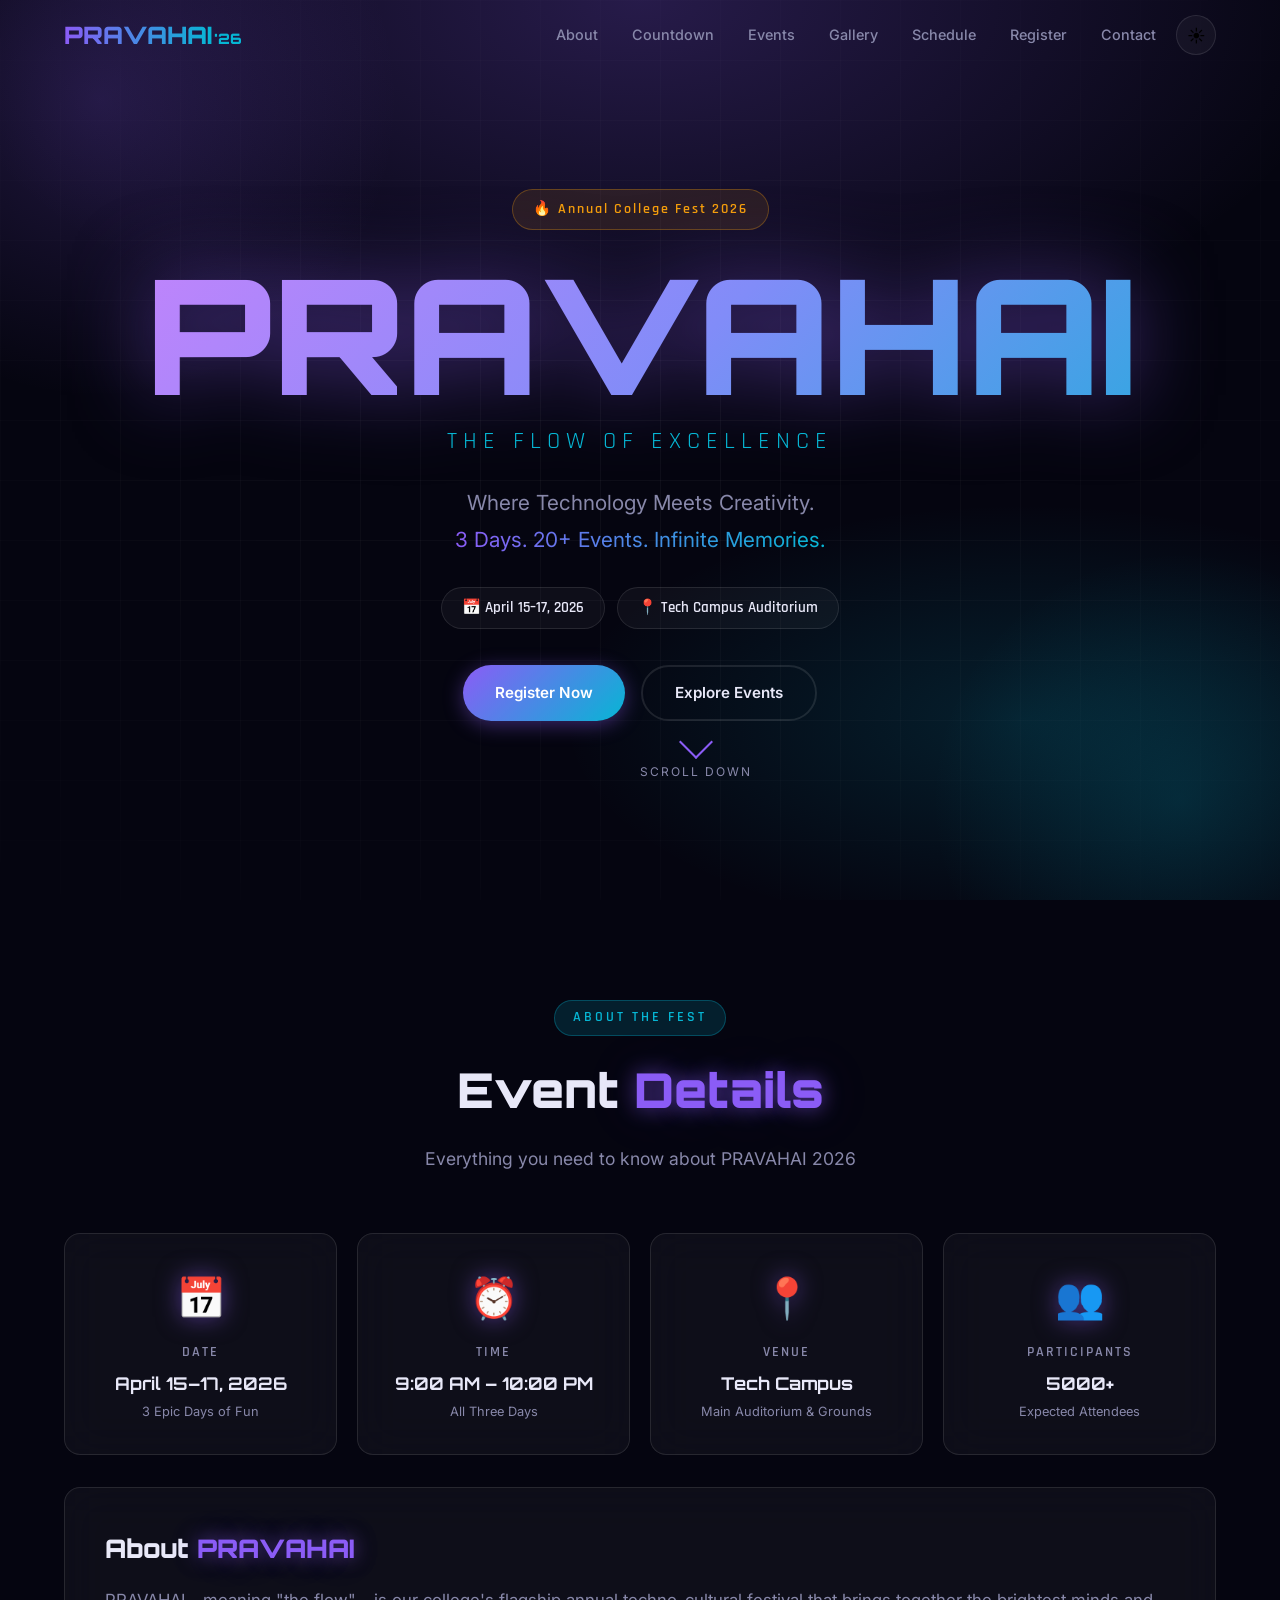
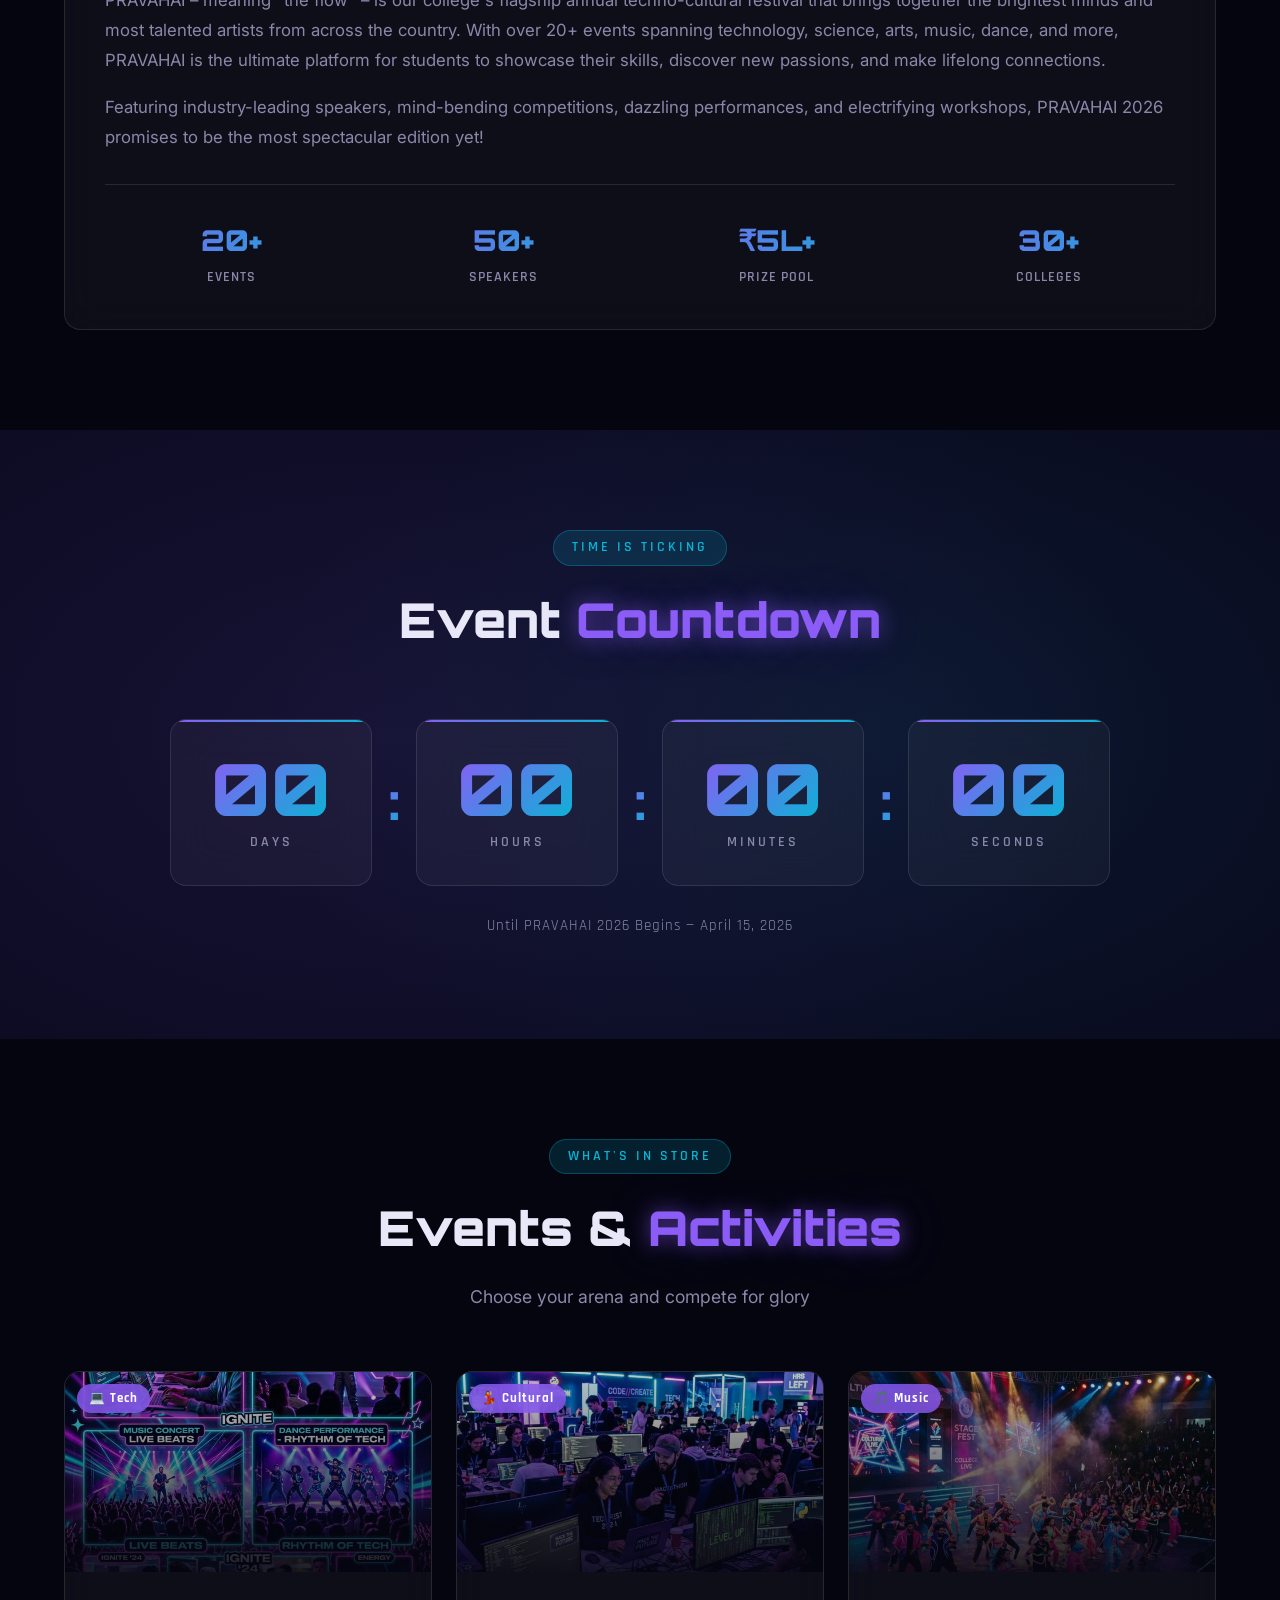
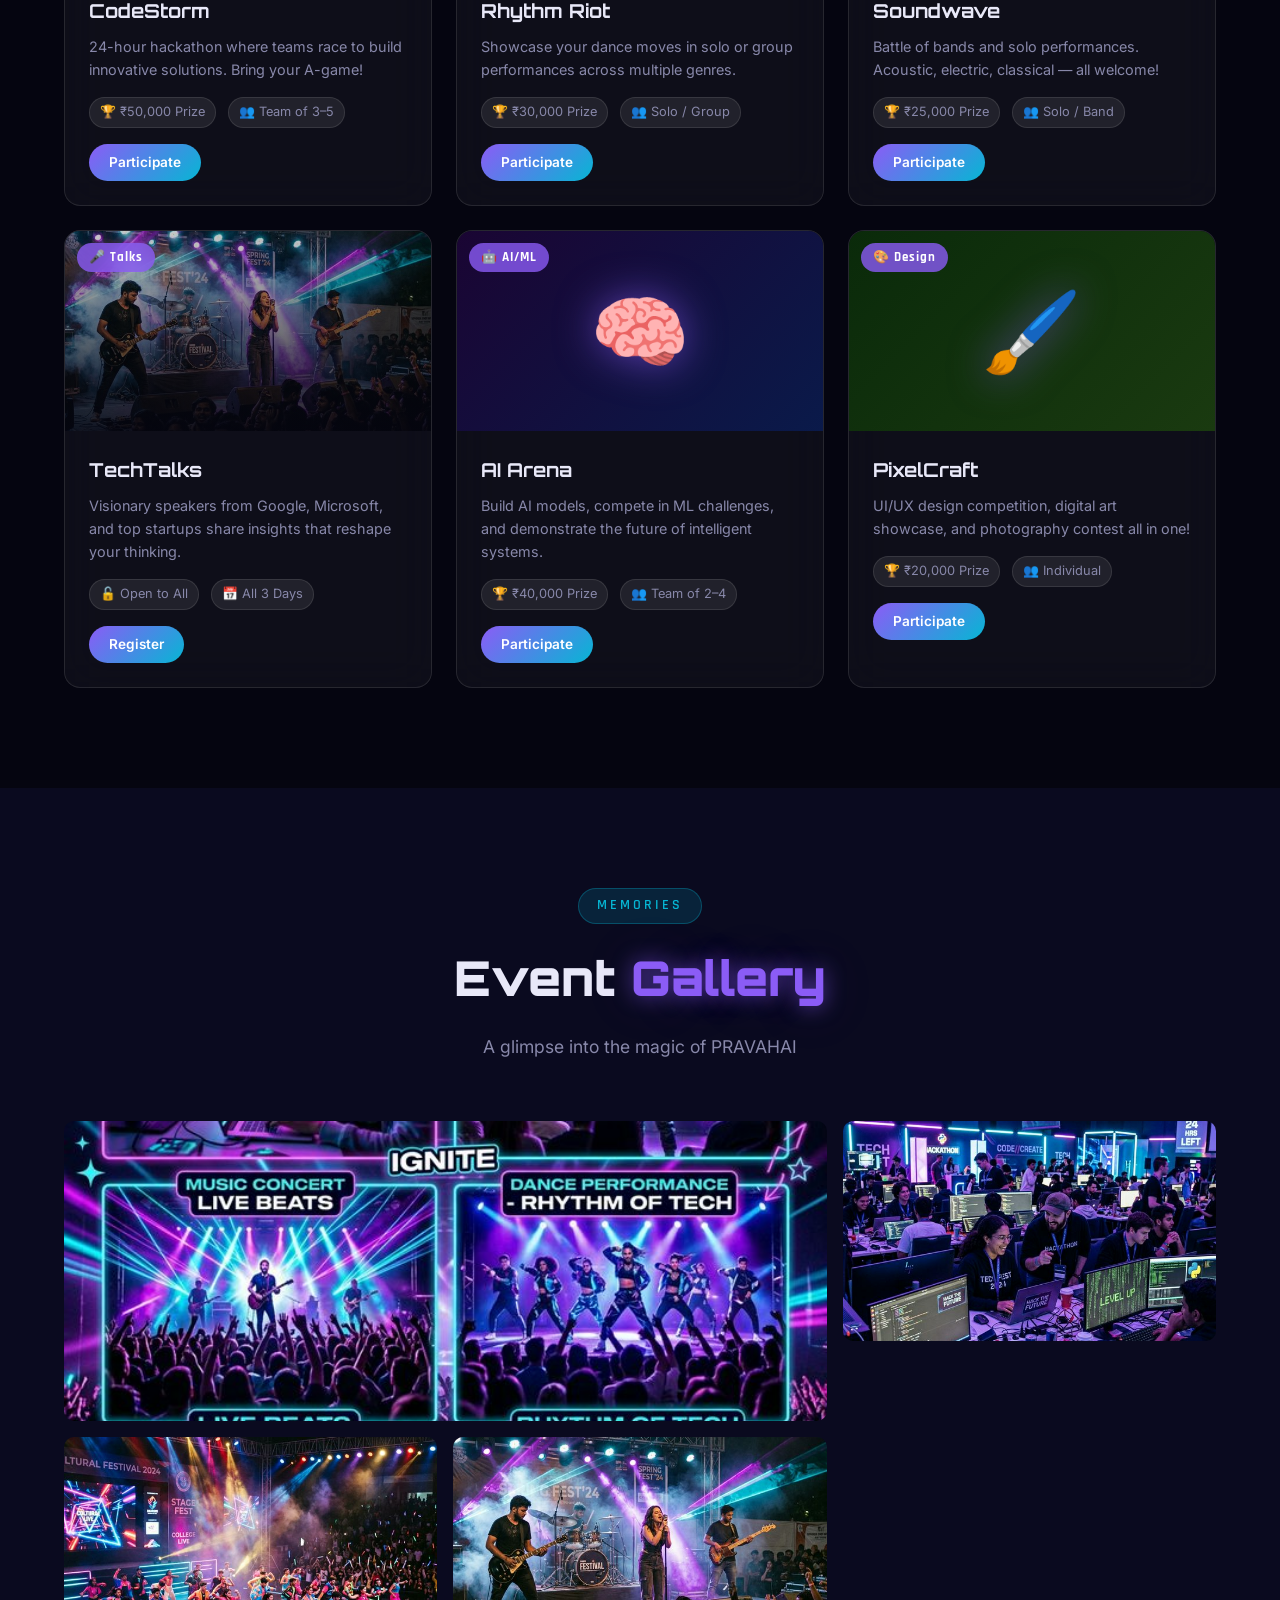
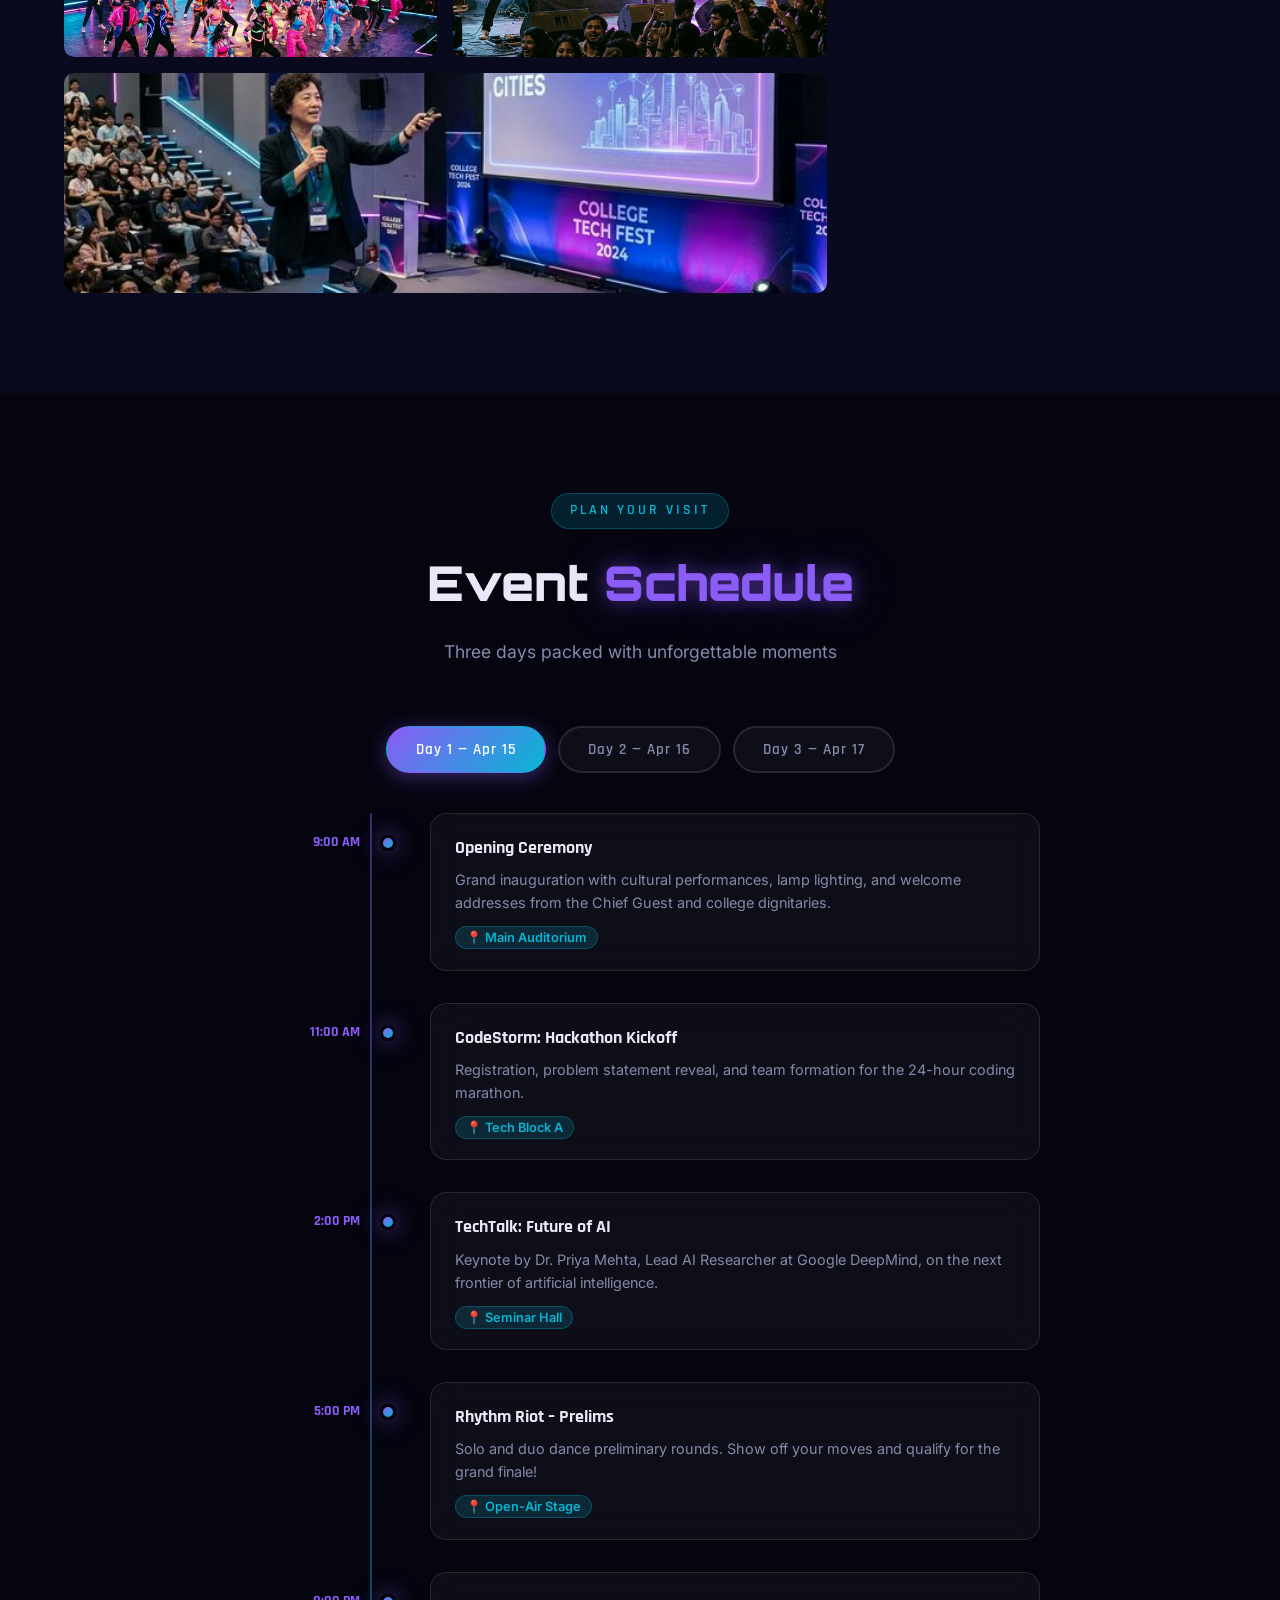
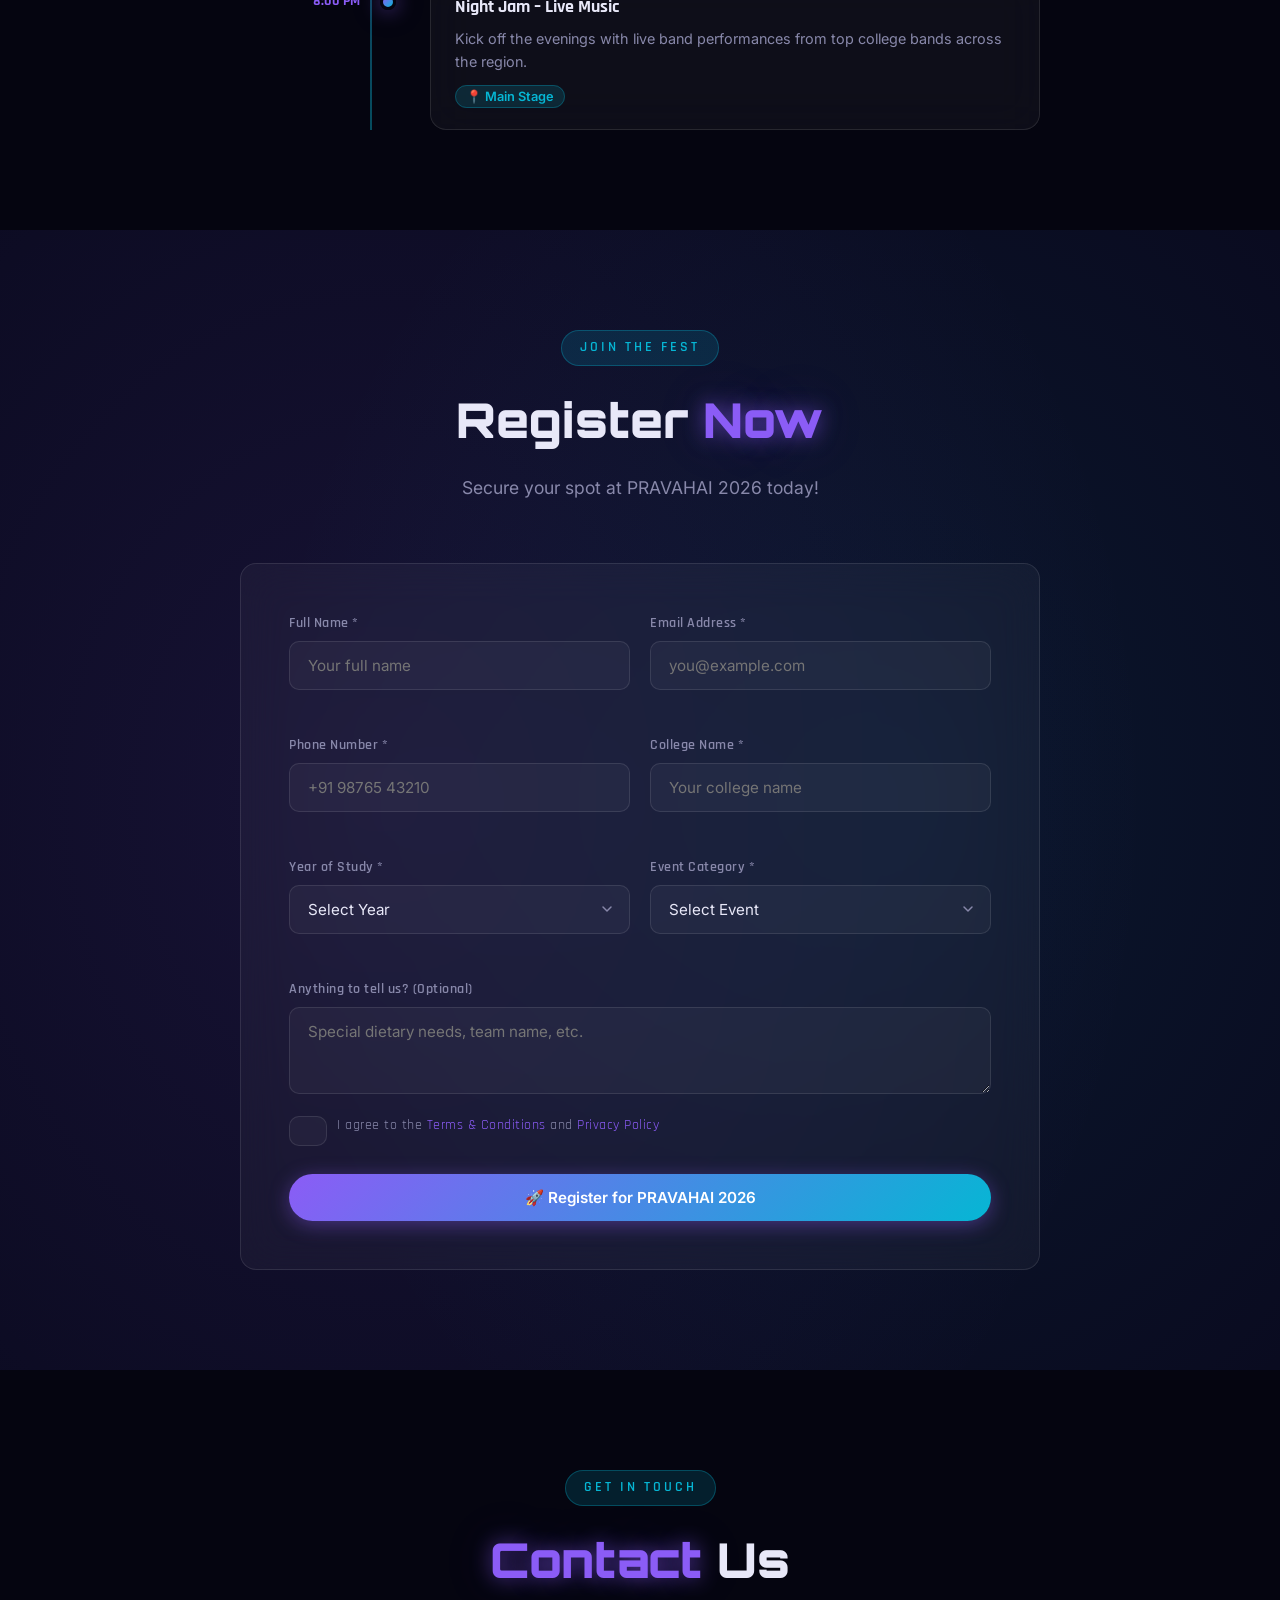
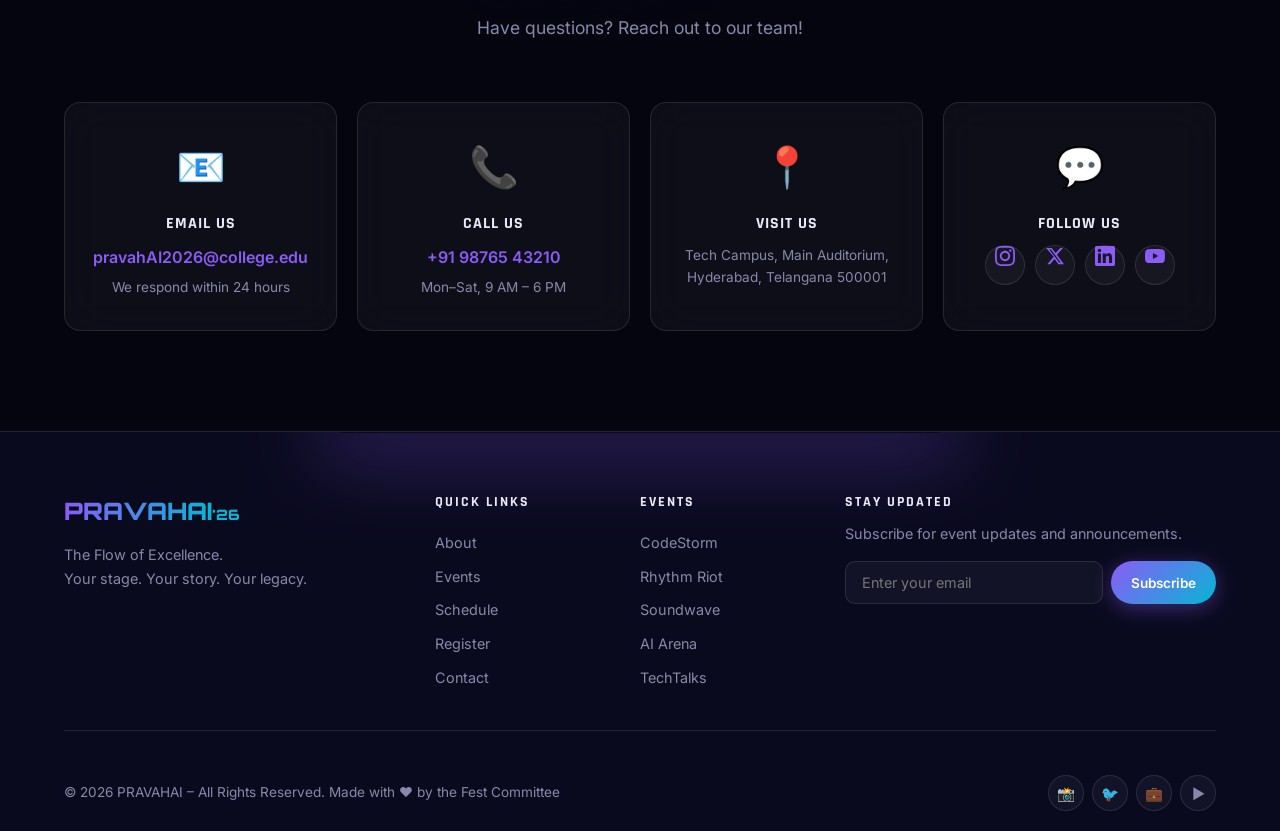
==== commit 447b6310: "Add images and update image paths" ====
--- a/index.html
+++ b/index.html
@@ -180,7 +180,7 @@
       <div class="events-grid fade-in">
 
         <div class="event-card glass-card">
-          <div class="event-card-img" style="background-image:url('images/coding.png'),url('C:/Users/banda/.gemini/antigravity/brain/bb4dc0f1-6921-415d-9bfc-0f3e00b3e3b5/event_coding_1773922370952.png'),linear-gradient(135deg,#0a0a2e,#1a0050)">
+          <div class="event-card-img" style="background-image:url('img1')">
             <div class="event-overlay"></div>
             <div class="event-category">💻 Tech</div>
           </div>
@@ -196,7 +196,7 @@
         </div>
 
         <div class="event-card glass-card">
-          <div class="event-card-img" style="background-image:url('images/dance.png'),url('C:/Users/banda/.gemini/antigravity/brain/bb4dc0f1-6921-415d-9bfc-0f3e00b3e3b5/event_dance_1773922432711.png'),linear-gradient(135deg,#1a0030,#300050)">
+          <div class="event-card-img" style="background-image:url('img2')">
             <div class="event-overlay"></div>
             <div class="event-category">💃 Cultural</div>
           </div>
@@ -212,7 +212,7 @@
         </div>
 
         <div class="event-card glass-card">
-          <div class="event-card-img" style="background-image:url('images/music.png'),url('C:/Users/banda/.gemini/antigravity/brain/bb4dc0f1-6921-415d-9bfc-0f3e00b3e3b5/event_music_1773922464190.png'),linear-gradient(135deg,#001a3a,#002a50)">
+          <div class="event-card-img" style="background-image:url('img3')">
             <div class="event-overlay"></div>
             <div class="event-category">🎵 Music</div>
           </div>
@@ -228,7 +228,7 @@
         </div>
 
         <div class="event-card glass-card">
-          <div class="event-card-img" style="background-image:url('images/techtalk.png'),url('C:/Users/banda/.gemini/antigravity/brain/bb4dc0f1-6921-415d-9bfc-0f3e00b3e3b5/event_techtalk_1773922638216.png'),linear-gradient(135deg,#001020,#001a40)">
+          <div class="event-card-img" style="background-image:url('img4')">
             <div class="event-overlay"></div>
             <div class="event-category">🎤 Talks</div>
           </div>
@@ -289,23 +289,23 @@
       </div>
       <div class="gallery-grid fade-in">
         <div class="gallery-item gallery-item--large">
-          <img src="images/gallery.png" onerror="this.src='C:/Users/banda/.gemini/antigravity/brain/bb4dc0f1-6921-415d-9bfc-0f3e00b3e3b5/gallery_collage_1773922167276.png'" alt="PRAVAH Gallery - Festival Highlights" loading="lazy" />
+          <img src="img1" alt="PRAVAH Gallery - Festival Highlights" loading="lazy" />
           <div class="gallery-overlay"><span>Festival Highlights</span></div>
         </div>
         <div class="gallery-item">
-          <img src="images/coding.png" onerror="this.src='C:/Users/banda/.gemini/antigravity/brain/bb4dc0f1-6921-415d-9bfc-0f3e00b3e3b5/event_coding_1773922370952.png'" alt="CodeStorm Hackathon" loading="lazy" />
+          <img src="img2" alt="CodeStorm Hackathon" loading="lazy" />
           <div class="gallery-overlay"><span>CodeStorm Hackathon</span></div>
         </div>
         <div class="gallery-item">
-          <img src="images/dance.png" onerror="this.src='C:/Users/banda/.gemini/antigravity/brain/bb4dc0f1-6921-415d-9bfc-0f3e00b3e3b5/event_dance_1773922432711.png'" alt="Rhythm Riot Dance" loading="lazy" />
+          <img src="img3" alt="Rhythm Riot Dance" loading="lazy" />
           <div class="gallery-overlay"><span>Rhythm Riot</span></div>
         </div>
         <div class="gallery-item">
-          <img src="images/music.png" onerror="this.src='C:/Users/banda/.gemini/antigravity/brain/bb4dc0f1-6921-415d-9bfc-0f3e00b3e3b5/event_music_1773922464190.png'" alt="Soundwave Music" loading="lazy" />
+          <img src="img4" alt="Soundwave Music" loading="lazy" />
           <div class="gallery-overlay"><span>Soundwave</span></div>
         </div>
         <div class="gallery-item gallery-item--wide">
-          <img src="images/techtalk.png" onerror="this.onerror=null;this.src='C:/Users/banda/.gemini/antigravity/brain/bb4dc0f1-6921-415d-9bfc-0f3e00b3e3b5/event_techtalk_1773922638216.png'" alt="TechTalks Seminar" loading="lazy" />
+          <img src="img5" alt="TechTalks Seminar" loading="lazy" />
           <div class="gallery-overlay"><span>TechTalks</span></div>
         </div>
       </div>
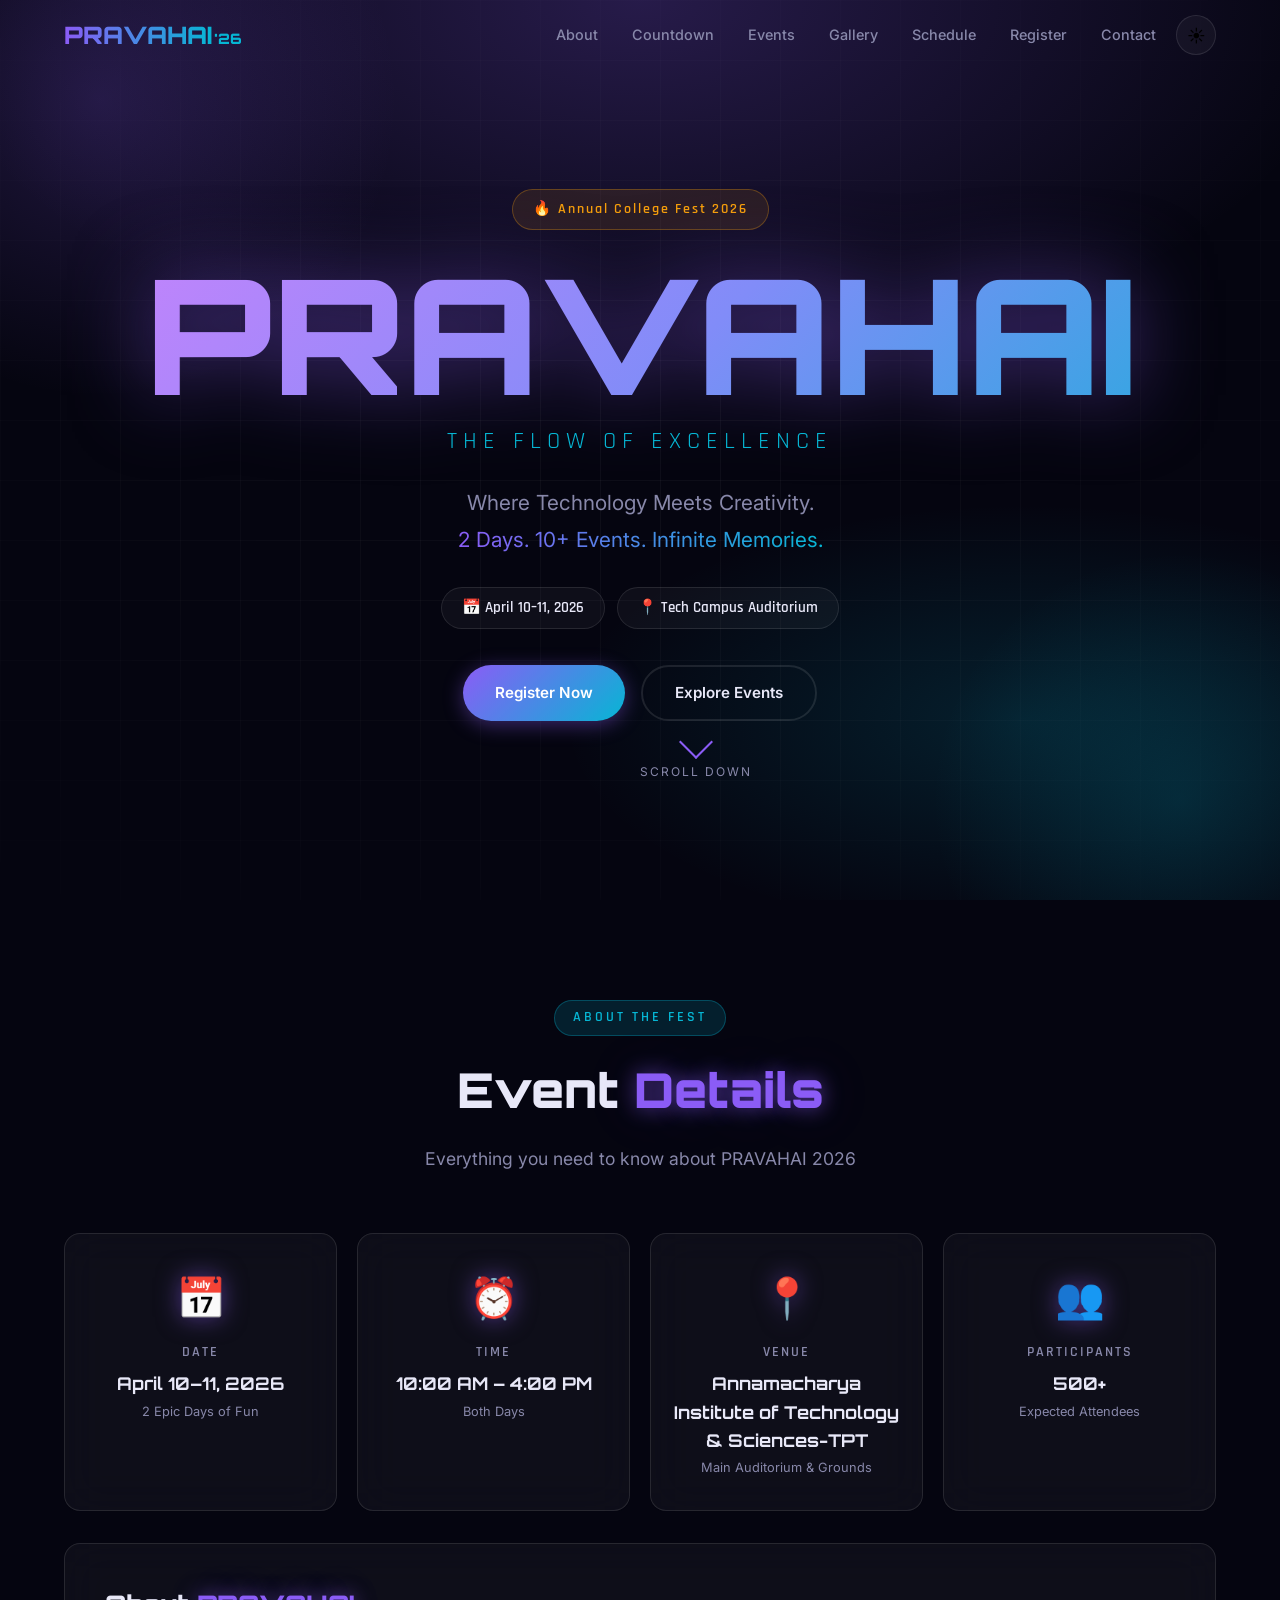
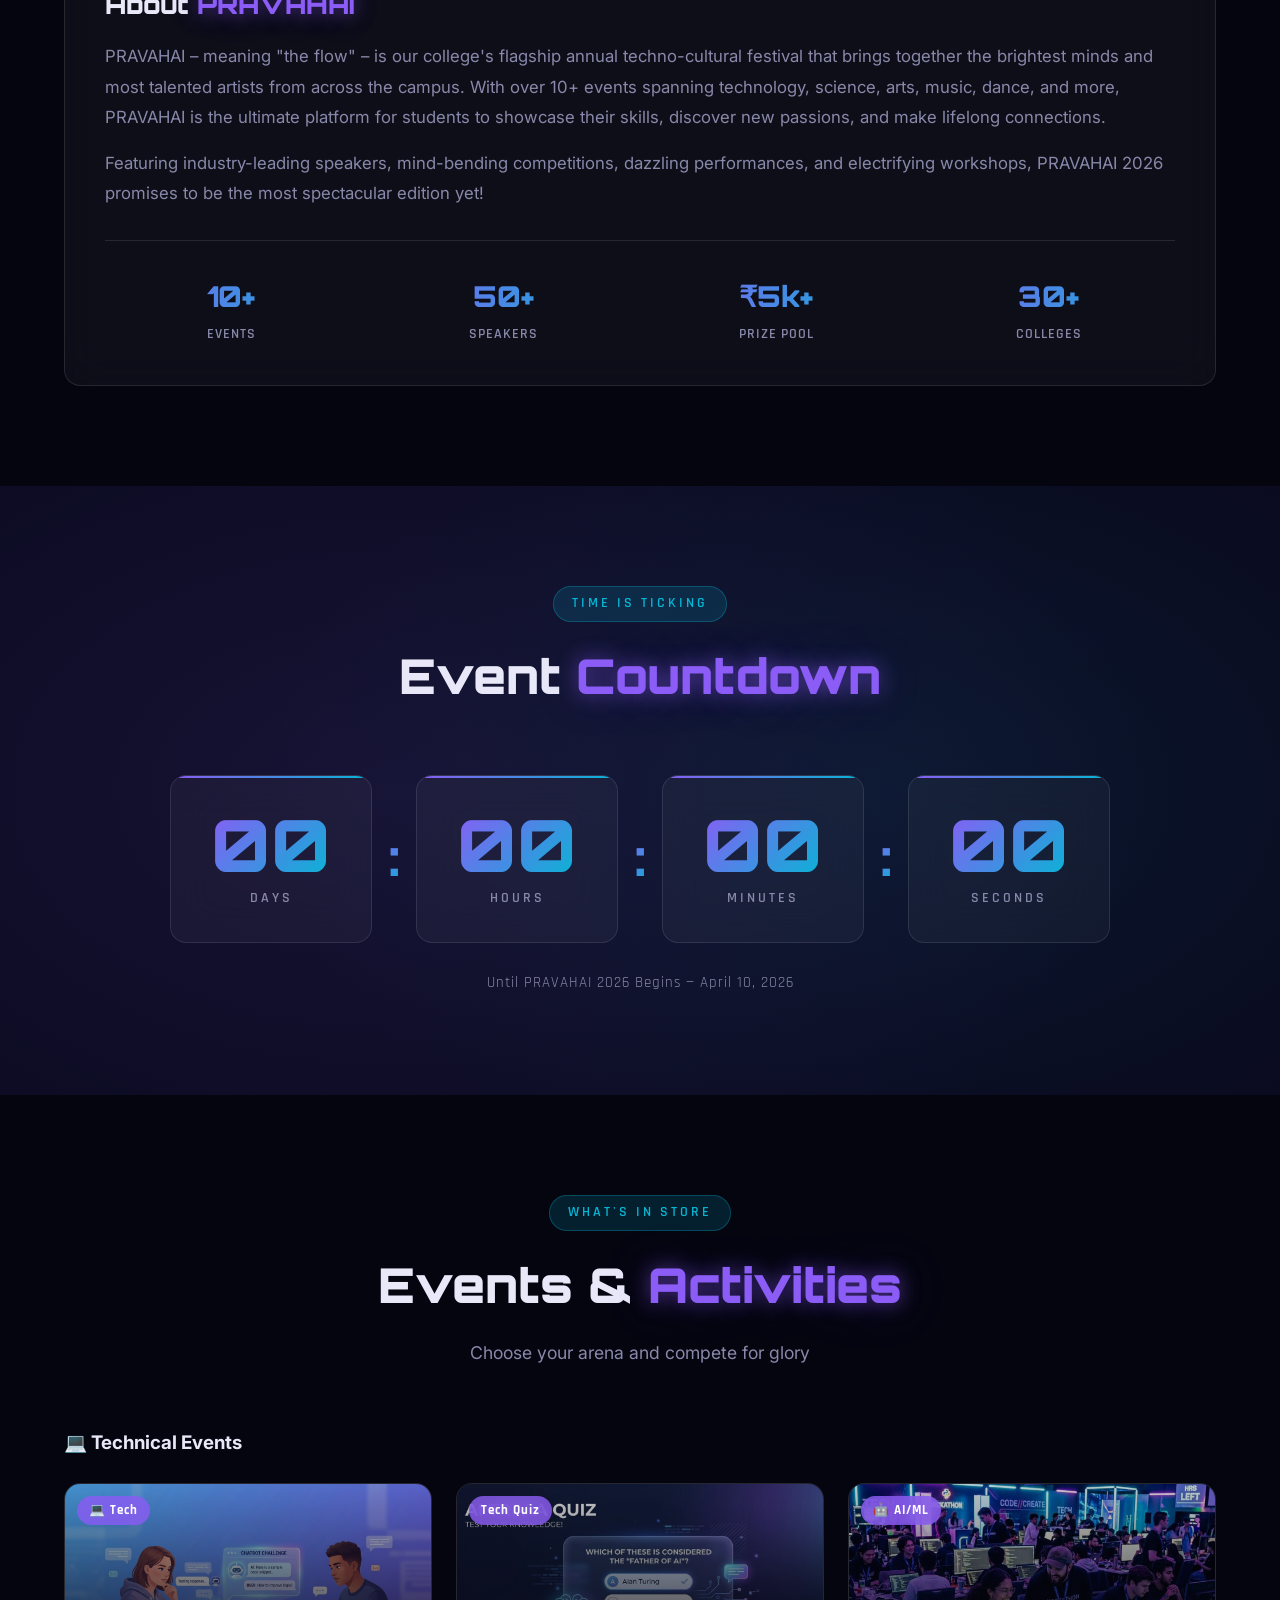
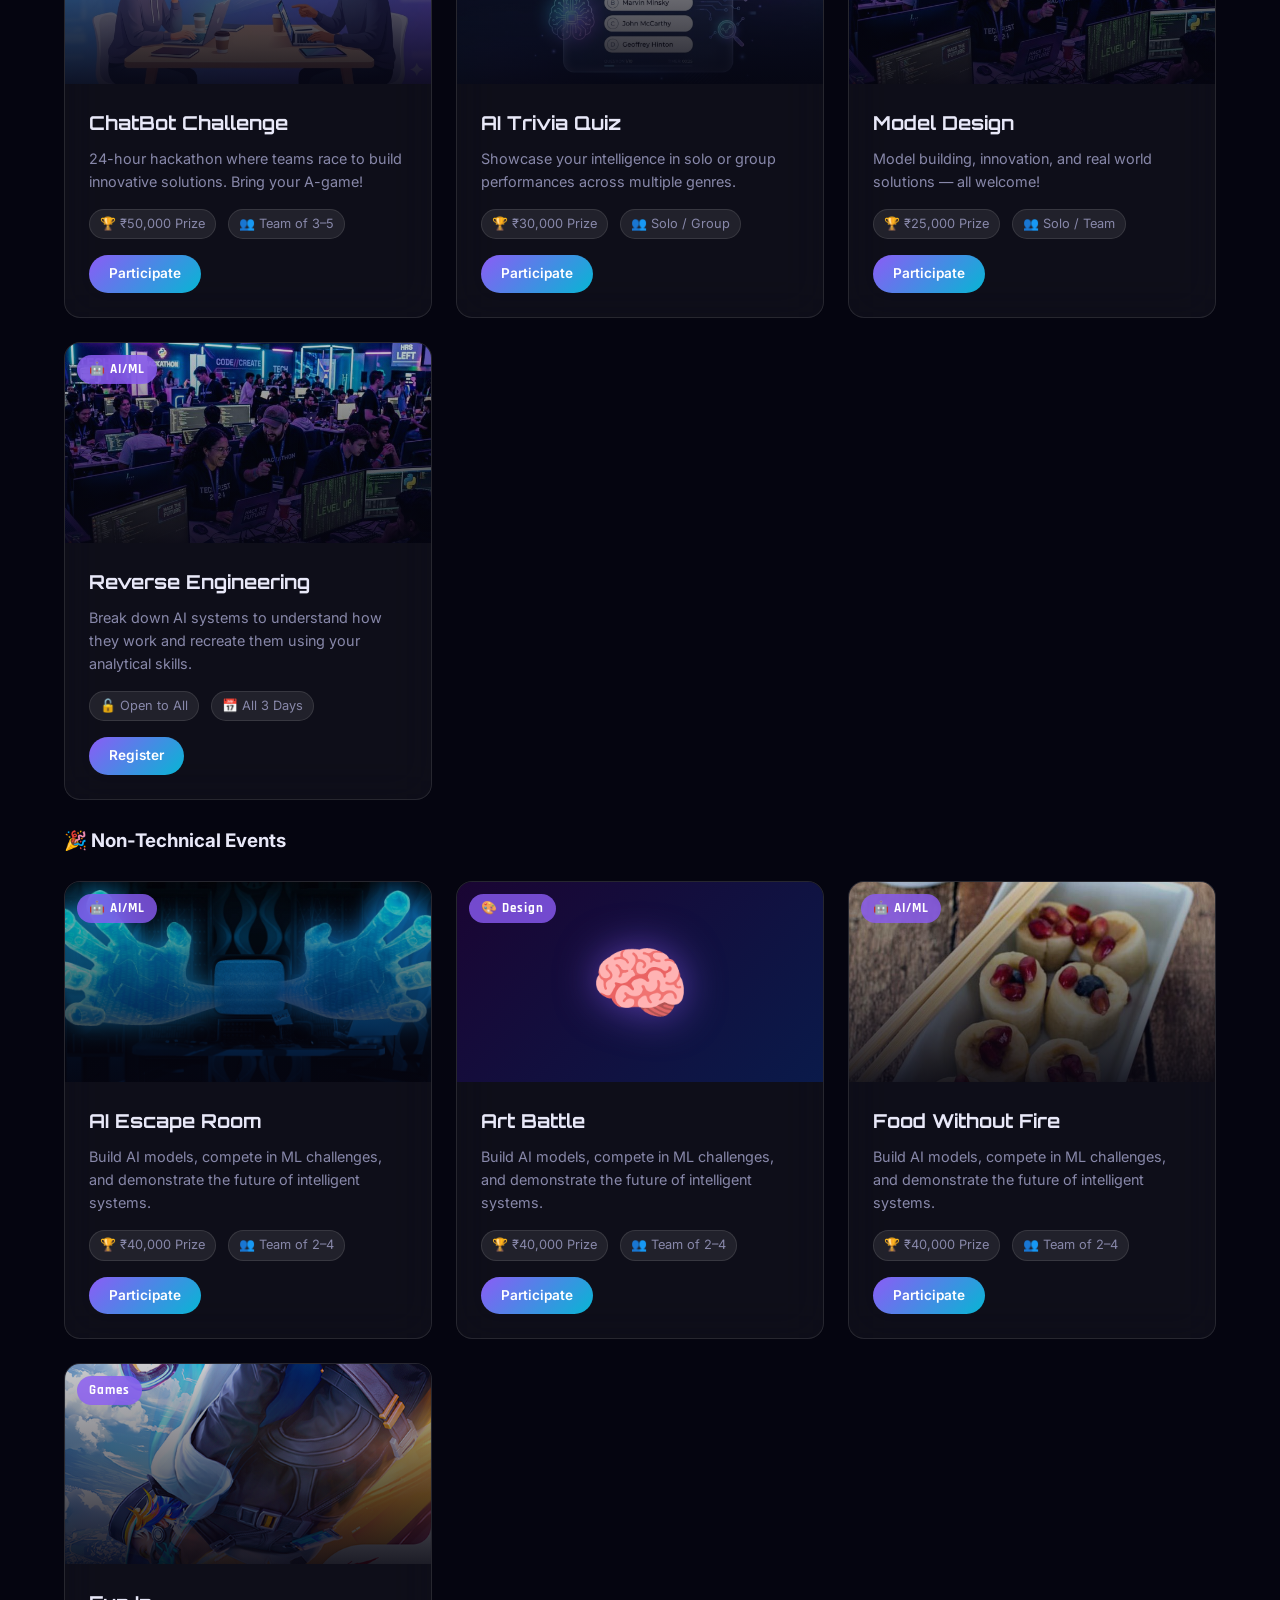
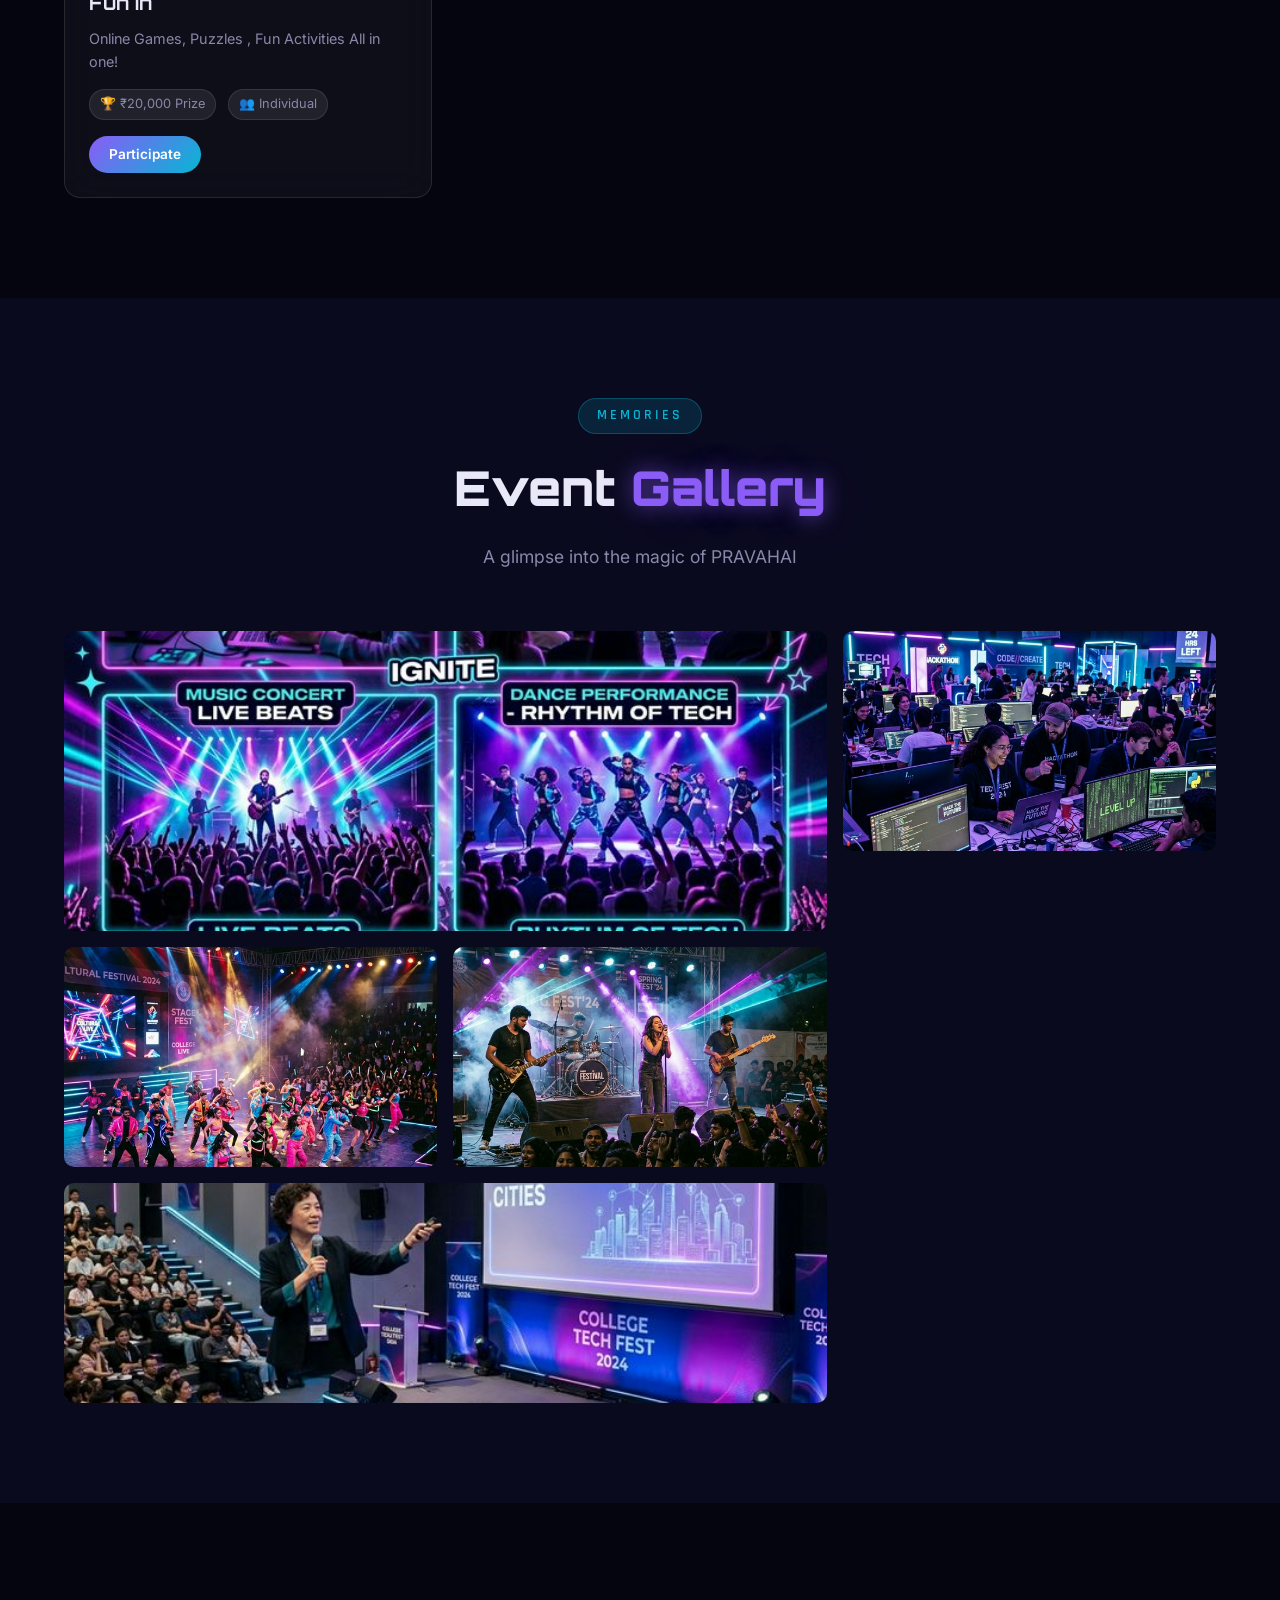
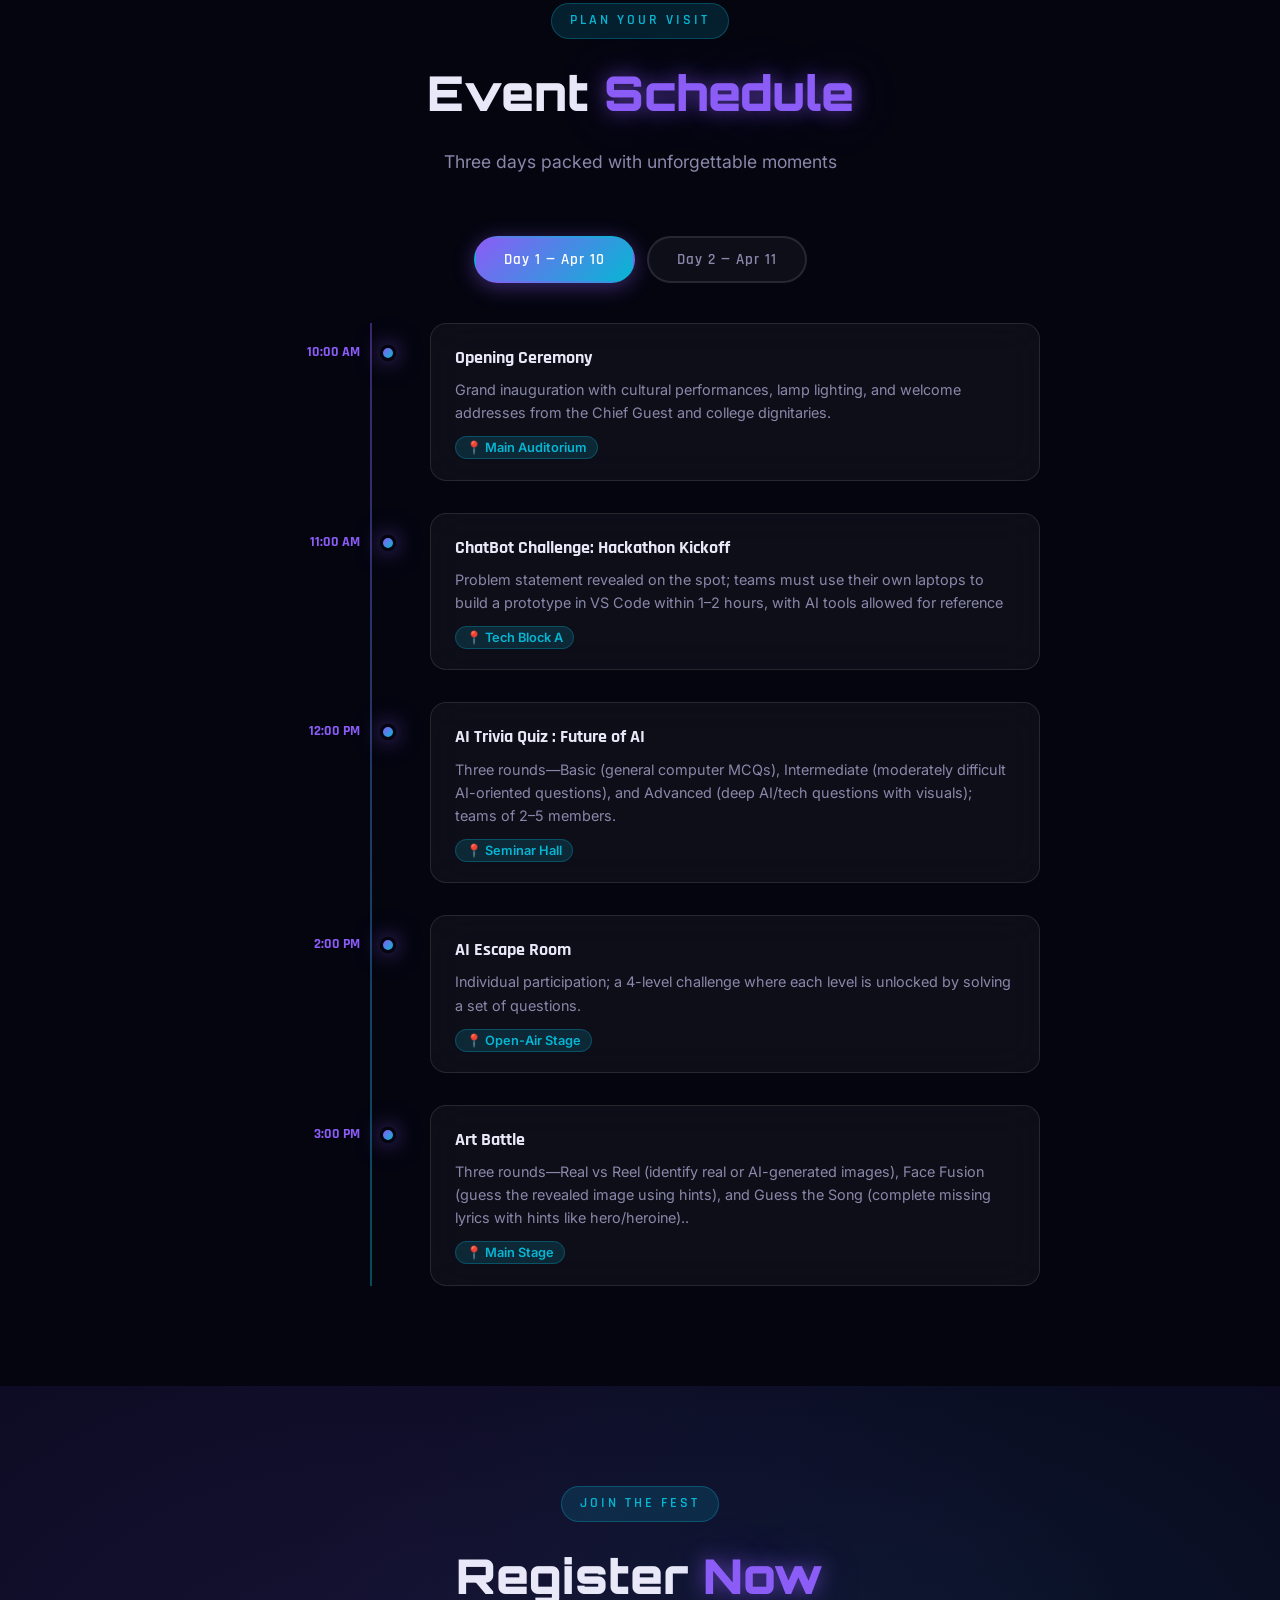
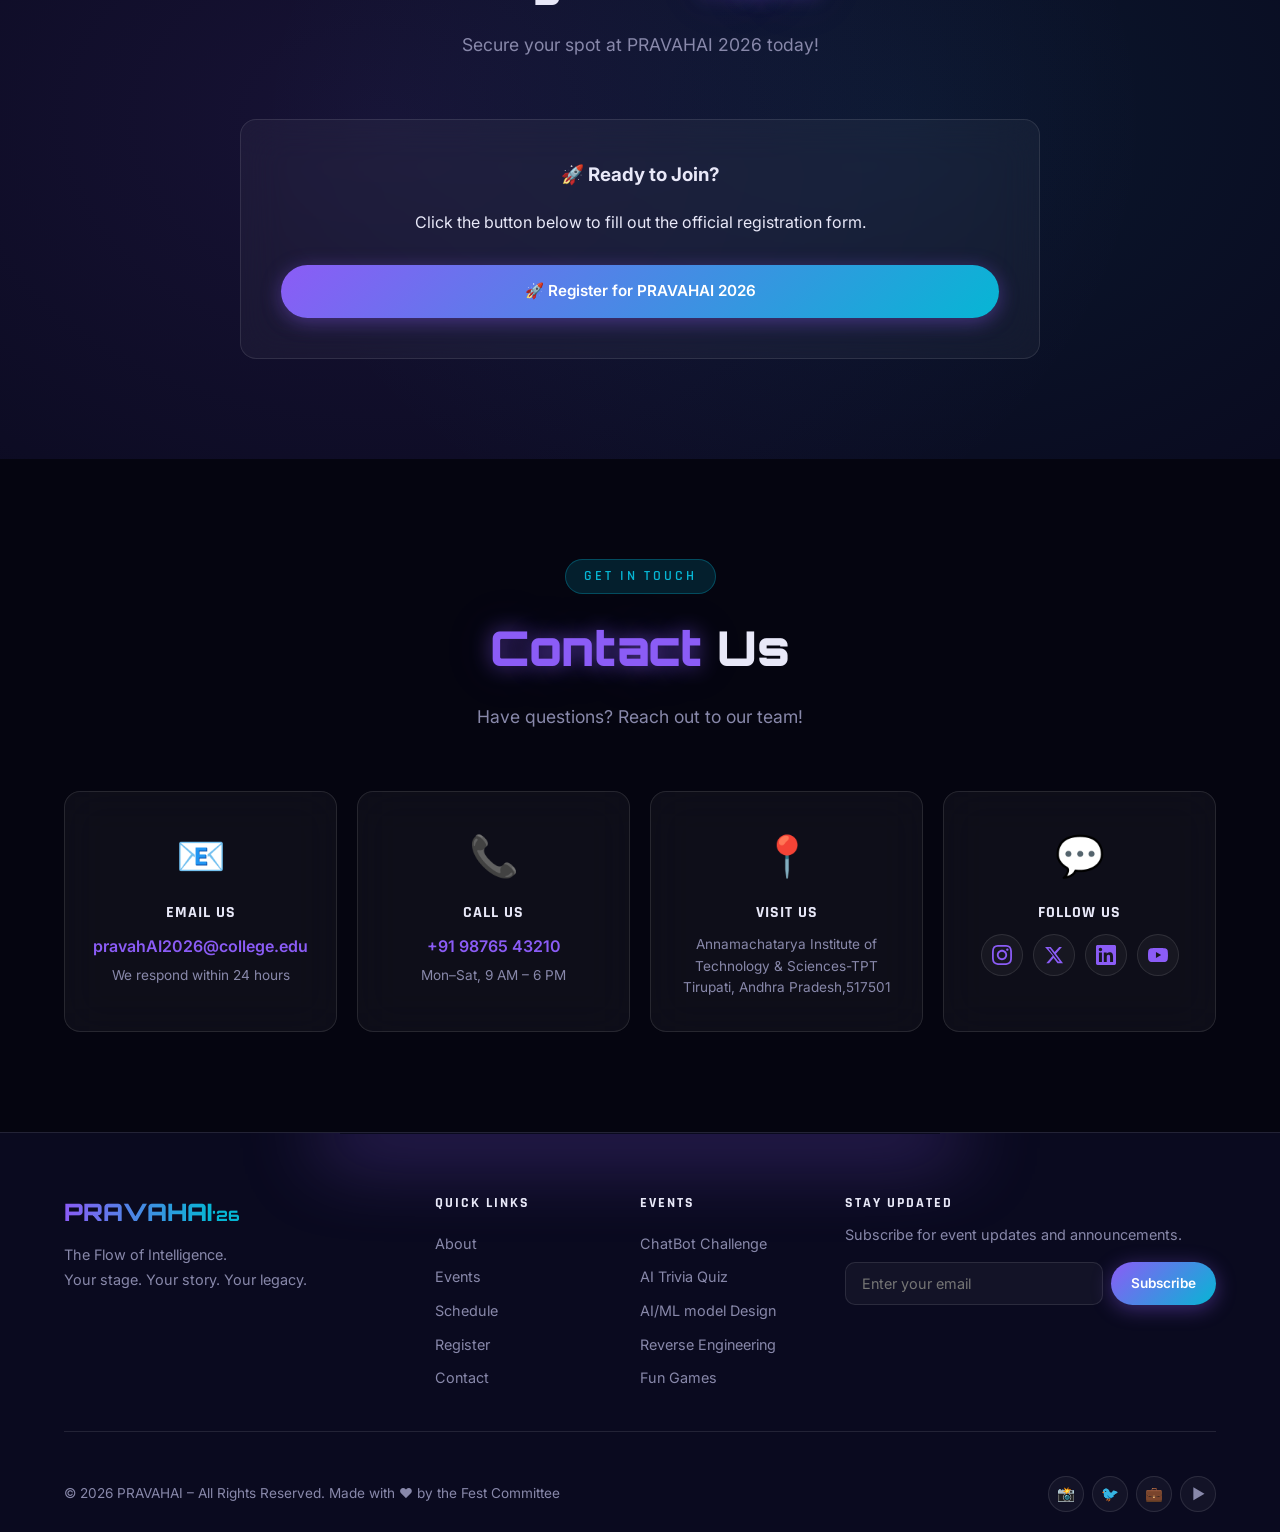
==== commit 93e90e76: "modified" ====
--- a/index.html
+++ b/index.html
@@ -58,10 +58,10 @@
       </h1>
       <p class="hero-tagline">
         Where Technology Meets Creativity.<br />
-        <span class="highlight-text">3 Days. 20+ Events. Infinite Memories.</span>
+        <span class="highlight-text">2 Days. 10+ Events. Infinite Memories.</span>
       </p>
       <div class="hero-dates">
-        <span class="date-chip">📅 April 15–17, 2026</span>
+        <span class="date-chip">📅 April 10–11, 2026</span>
         <span class="date-chip">📍 Tech Campus Auditorium</span>
       </div>
       <div class="hero-btns">
@@ -92,25 +92,25 @@
         <div class="detail-card glass-card">
           <div class="card-icon">📅</div>
           <h3>Date</h3>
-          <p>April 15–17, 2026</p>
-          <span class="card-sub">3 Epic Days of Fun</span>
+          <p>April 10–11, 2026</p>
+          <span class="card-sub">2 Epic Days of Fun</span>
         </div>
         <div class="detail-card glass-card">
           <div class="card-icon">⏰</div>
           <h3>Time</h3>
-          <p>9:00 AM – 10:00 PM</p>
-          <span class="card-sub">All Three Days</span>
+          <p>10:00 AM – 4:00 PM</p>
+          <span class="card-sub">Both Days</span>
         </div>
         <div class="detail-card glass-card">
           <div class="card-icon">📍</div>
           <h3>Venue</h3>
-          <p>Tech Campus</p>
+          <p>Annamacharya Institute of Technology & Sciences-TPT</p>
           <span class="card-sub">Main Auditorium & Grounds</span>
         </div>
         <div class="detail-card glass-card">
           <div class="card-icon">👥</div>
           <h3>Participants</h3>
-          <p>5000+</p>
+          <p>500+</p>
           <span class="card-sub">Expected Attendees</span>
         </div>
       </div>
@@ -118,7 +118,7 @@
         <h3>About <span class="neon-text">PRAVAHAI</span></h3>
         <p>
           PRAVAHAI – meaning "the flow" – is our college's flagship annual techno-cultural festival that brings
-          together the brightest minds and most talented artists from across the country. With over 20+ events
+          together the brightest minds and most talented artists from across the campus. With over 10+ events
           spanning technology, science, arts, music, dance, and more, PRAVAHAI is the ultimate platform for
           students to showcase their skills, discover new passions, and make lifelong connections.
         </p>
@@ -127,9 +127,9 @@
           electrifying workshops, PRAVAHAI 2026 promises to be the most spectacular edition yet!
         </p>
         <div class="about-stats">
-          <div class="stat"><span class="stat-num">20+</span><span class="stat-label">Events</span></div>
+          <div class="stat"><span class="stat-num">10+</span><span class="stat-label">Events</span></div>
           <div class="stat"><span class="stat-num">50+</span><span class="stat-label">Speakers</span></div>
-          <div class="stat"><span class="stat-num">₹5L+</span><span class="stat-label">Prize Pool</span></div>
+          <div class="stat"><span class="stat-num">₹5k+</span><span class="stat-label">Prize Pool</span></div>
           <div class="stat"><span class="stat-num">30+</span><span class="stat-label">Colleges</span></div>
         </div>
       </div>
@@ -165,7 +165,7 @@
           <div class="count-label">Seconds</div>
         </div>
       </div>
-      <p class="countdown-note fade-in">Until PRAVAHAI 2026 Begins — April 15, 2026</p>
+      <p class="countdown-note fade-in">Until PRAVAHAI 2026 Begins — April 10, 2026</p>
     </div>
   </section>
 
@@ -177,107 +177,168 @@
         <h2 class="section-title">Events &amp; <span class="neon-text">Activities</span></h2>
         <p class="section-subtitle">Choose your arena and compete for glory</p>
       </div>
+
+          <h3 class="sub-section-title">💻 Technical Events</h3>
+    <br>
       <div class="events-grid fade-in">
 
         <div class="event-card glass-card">
-          <div class="event-card-img" style="background-image:url('img1')">
-            <div class="event-overlay"></div>
-            <div class="event-category">💻 Tech</div>
-          </div>
-          <div class="event-card-body">
-            <h3>CodeStorm</h3>
-            <p>24-hour hackathon where teams race to build innovative solutions. Bring your A-game!</p>
-            <div class="event-meta">
-              <span>🏆 ₹50,000 Prize</span>
-              <span>👥 Team of 3–5</span>
-            </div>
-            <a href="#register" class="btn btn-sm">Participate</a>
-          </div>
-        </div>
-
-        <div class="event-card glass-card">
-          <div class="event-card-img" style="background-image:url('img2')">
-            <div class="event-overlay"></div>
-            <div class="event-category">💃 Cultural</div>
-          </div>
-          <div class="event-card-body">
-            <h3>Rhythm Riot</h3>
-            <p>Showcase your dance moves in solo or group performances across multiple genres.</p>
-            <div class="event-meta">
-              <span>🏆 ₹30,000 Prize</span>
-              <span>👥 Solo / Group</span>
-            </div>
-            <a href="#register" class="btn btn-sm">Participate</a>
-          </div>
-        </div>
-
-        <div class="event-card glass-card">
-          <div class="event-card-img" style="background-image:url('img3')">
-            <div class="event-overlay"></div>
-            <div class="event-category">🎵 Music</div>
-          </div>
-          <div class="event-card-body">
-            <h3>Soundwave</h3>
-            <p>Battle of bands and solo performances. Acoustic, electric, classical — all welcome!</p>
-            <div class="event-meta">
-              <span>🏆 ₹25,000 Prize</span>
-              <span>👥 Solo / Band</span>
-            </div>
-            <a href="#register" class="btn btn-sm">Participate</a>
-          </div>
-        </div>
-
-        <div class="event-card glass-card">
-          <div class="event-card-img" style="background-image:url('img4')">
-            <div class="event-overlay"></div>
-            <div class="event-category">🎤 Talks</div>
-          </div>
-          <div class="event-card-body">
-            <h3>TechTalks</h3>
-            <p>Visionary speakers from Google, Microsoft, and top startups share insights that reshape your thinking.</p>
-            <div class="event-meta">
-              <span>🔓 Open to All</span>
-              <span>📅 All 3 Days</span>
-            </div>
-            <a href="#register" class="btn btn-sm">Register</a>
-          </div>
-        </div>
-
-        <div class="event-card glass-card">
-          <div class="event-card-img event-card-img--plain" style="background:linear-gradient(135deg,#1a0533,#0a1a4a)">
-            <div class="event-category">🤖 AI/ML</div>
-            <div class="event-icon-big">🧠</div>
-          </div>
-          <div class="event-card-body">
-            <h3>AI Arena</h3>
-            <p>Build AI models, compete in ML challenges, and demonstrate the future of intelligent systems.</p>
-            <div class="event-meta">
-              <span>🏆 ₹40,000 Prize</span>
-              <span>👥 Team of 2–4</span>
-            </div>
-            <a href="#register" class="btn btn-sm">Participate</a>
-          </div>
-        </div>
-
-        <div class="event-card glass-card">
-          <div class="event-card-img event-card-img--plain" style="background:linear-gradient(135deg,#0a2a0a,#1a3a10)">
-            <div class="event-category">🎨 Design</div>
-            <div class="event-icon-big">🖌️</div>
-          </div>
-          <div class="event-card-body">
-            <h3>PixelCraft</h3>
-            <p>UI/UX design competition, digital art showcase, and photography contest all in one!</p>
-            <div class="event-meta">
-              <span>🏆 ₹20,000 Prize</span>
-              <span>👥 Individual</span>
-            </div>
-            <a href="#register" class="btn btn-sm">Participate</a>
-          </div>
-        </div>
-
+        <div class="event-card-img" style="background-image:url('chatbot')">
+          <div class="event-overlay"></div>
+          <div class="event-category">💻 Tech</div>
+        </div>
+        <div class="event-card-body">
+          <h3>ChatBot Challenge</h3>
+          <p>24-hour hackathon where teams race to build innovative solutions. Bring your A-game!</p>
+          <div class="event-meta">
+            <span>🏆 ₹50,000 Prize</span>
+            <span>👥 Team of 3–5</span>
+          </div>
+          <a href="#register" class="btn btn-sm">Participate</a>
+        </div>
+      </div>
+
+
+
+          <!-- AI Trivia Quiz -->
+      <div class="event-card glass-card">
+        <div class="event-card-img" style="background-image:url('quiz')">
+          <div class="event-overlay"></div>
+          <div class="event-category">Tech Quiz </div>
+        </div>
+        <div class="event-card-body">
+          <h3>AI Trivia Quiz</h3>
+          <p>Showcase your intelligence in solo or group performances across multiple genres.</p>
+          <div class="event-meta">
+            <span>🏆 ₹30,000 Prize</span>
+            <span>👥 Solo / Group</span>
+          </div>
+          <a href="#register" class="btn btn-sm">Participate</a>
+        </div>
+      </div>
+
+        <!-- Model Design -->
+      <div class="event-card glass-card">
+        <div class="event-card-img" style="background-image:url('img2')">
+          <div class="event-overlay"></div>
+          <div class="event-category">🤖 AI/ML</div>
+        </div>
+        <div class="event-card-body">
+          <h3>Model Design</h3>
+          <p>Model building, innovation, and real world solutions — all welcome!</p>
+          <div class="event-meta">
+            <span>🏆 ₹25,000 Prize</span>
+            <span>👥 Solo / Team</span>
+          </div>
+          <a href="#register" class="btn btn-sm">Participate</a>
+        </div>
+      </div>
+
+
+
+
+    <!-- Reverse Engineering -->
+      <div class="event-card glass-card">
+        <div class="event-card-img" style="background-image:url('img2')">
+          <div class="event-overlay"></div>
+          <div class="event-category">🤖 AI/ML</div>
+        </div>
+        <div class="event-card-body">
+          <h3>Reverse Engineering</h3>
+          <p>Break down AI systems to understand how they work and recreate them using your analytical skills.</p>
+          <div class="event-meta">
+            <span>🔓 Open to All</span>
+            <span>📅 All 3 Days</span>
+          </div>
+          <a href="#register" class="btn btn-sm">Register</a>
+        </div>
+      </div>
+
+    </div>
+
+
+    <!-- ================= NON-TECHNICAL EVENTS ================= -->
+
+
+        <br><h3 class="sub-section-title">🎉 Non-Technical Events</h3><br>
+    <div class="events-grid fade-in">
+
+
+        <!-- AI Escape Room -->
+      <div class="event-card glass-card">
+  <div class="event-card-img" style="background-image:url('ai')">
+          <div class="event-overlay"></div>
+          <div class="event-category">🤖 AI/ML</div>
+        </div>
+        <div class="event-card-body">
+          <h3>AI Escape Room</h3>
+          <p>Build AI models, compete in ML challenges, and demonstrate the future of intelligent systems.</p>
+          <div class="event-meta">
+            <span>🏆 ₹40,000 Prize</span>
+            <span>👥 Team of 2–4</span>
+          </div>
+          <a href="#register" class="btn btn-sm">Participate</a>
+        </div>
+      </div>
+
+ 
+           <!-- AI Arena -->
+      <div class="event-card glass-card">
+        <div class="event-card-img event-card-img--plain" style="background:linear-gradient(135deg,#1a0533,#0a1a4a)">
+          <div class="event-category">🎨 Design</div>
+          <div class="event-icon-big">🧠</div>
+        </div>
+        <div class="event-card-body">
+          <h3>Art Battle</h3>
+          <p>Build AI models, compete in ML challenges, and demonstrate the future of intelligent systems.</p>
+          <div class="event-meta">
+            <span>🏆 ₹40,000 Prize</span>
+            <span>👥 Team of 2–4</span>
+          </div>
+          <a href="#register" class="btn btn-sm">Participate</a>
+        </div>
+      </div>
+                 <!-- AI Arena -->
+      <div class="event-card glass-card">
+     <div class="event-card-img" style="background-image:url('food')">
+          <div class="event-overlay"></div>
+          <div class="event-category">🤖 AI/ML</div>
+        </div>
+        <div class="event-card-body">
+          <h3>Food Without Fire</h3>
+          <p>Build AI models, compete in ML challenges, and demonstrate the future of intelligent systems.</p>
+          <div class="event-meta">
+            <span>🏆 ₹40,000 Prize</span>
+            <span>👥 Team of 2–4</span>
+          </div>
+          <a href="#register" class="btn btn-sm">Participate</a>
+        </div>
+      </div>
+
+            <!-- PixelCraft -->
+      <div class="event-card glass-card">
+       <div class="event-card-img" style="background-image:url('ff')">
+          <div class="event-overlay"></div>
+          <div class="event-category">Games</div>
+        </div>
+        <div class="event-card-body">
+          <h3>Fun In</h3>
+           <p>Online Games, Puzzles , Fun Activities All in one! </p>
+
+          <!-- <p>UI/UX design competition, digital art showcase, and photography contest all in one!</p> -->
+          <div class="event-meta">
+            <span>🏆 ₹20,000 Prize</span>
+            <span>👥 Individual</span>
+          </div>
+          <a href="#register" class="btn btn-sm">Participate</a>
+        </div>
+      </div>
       </div>
     </div>
   </section>
+
+
+  
 
   <!-- ========== GALLERY ========== -->
   <section id="gallery" class="section section-alt">
@@ -312,7 +373,7 @@
     </div>
   </section>
 
-  <!-- ========== SCHEDULE ========== -->
+    <!-- ========== SCHEDULE ========== -->
   <section id="schedule" class="section">
     <div class="container">
       <div class="section-header fade-in">
@@ -322,16 +383,17 @@
       </div>
 
       <div class="schedule-tabs fade-in">
-        <button class="tab-btn active" data-day="day1" id="tab-day1">Day 1 — Apr 15</button>
-        <button class="tab-btn" data-day="day2" id="tab-day2">Day 2 — Apr 16</button>
-        <button class="tab-btn" data-day="day3" id="tab-day3">Day 3 — Apr 17</button>
+        <button class="tab-btn active" data-day="day1" id="tab-day1">Day 1 — Apr 10</button>
+        <button class="tab-btn" data-day="day2" id="tab-day2">Day 2 — Apr 11</button>
       </div>
 
       <!-- Day 1 -->
       <div class="schedule-content active fade-in" id="day1">
         <div class="timeline">
-          <div class="timeline-item">
-            <div class="timeline-time">9:00 AM</div>
+
+
+          <div class="timeline-item">
+            <div class="timeline-time">10:00 AM</div>
             <div class="timeline-dot"></div>
             <div class="timeline-card glass-card">
               <h4>Opening Ceremony</h4>
@@ -339,232 +401,185 @@
               <span class="timeline-tag">📍 Main Auditorium</span>
             </div>
           </div>
+
+
+
           <div class="timeline-item">
             <div class="timeline-time">11:00 AM</div>
             <div class="timeline-dot"></div>
             <div class="timeline-card glass-card">
-              <h4>CodeStorm: Hackathon Kickoff</h4>
-              <p>Registration, problem statement reveal, and team formation for the 24-hour coding marathon.</p>
+              <h4>ChatBot Challenge: Hackathon Kickoff</h4>
+              <p>Problem statement revealed on the spot; 
+                teams must use their own laptops to build a prototype in VS Code within 1–2 hours, 
+                with AI tools allowed for reference</p>
               <span class="timeline-tag">📍 Tech Block A</span>
             </div>
           </div>
+
+
+
+
+          <div class="timeline-item">
+            <div class="timeline-time">12:00 PM</div>
+            <div class="timeline-dot"></div>
+            <div class="timeline-card glass-card">
+              <h4>AI Trivia Quiz : Future of AI</h4>
+              <p>Three rounds—Basic (general computer MCQs),
+                Intermediate (moderately difficult AI-oriented questions),
+                and Advanced (deep AI/tech questions with visuals); teams of 2–5 members.</p>
+              <span class="timeline-tag">📍 Seminar Hall</span>
+            </div>
+          </div>
+
+
+
+
           <div class="timeline-item">
             <div class="timeline-time">2:00 PM</div>
             <div class="timeline-dot"></div>
             <div class="timeline-card glass-card">
-              <h4>TechTalk: Future of AI</h4>
-              <p>Keynote by Dr. Priya Mehta, Lead AI Researcher at Google DeepMind, on the next frontier of artificial intelligence.</p>
-              <span class="timeline-tag">📍 Seminar Hall</span>
-            </div>
-          </div>
-          <div class="timeline-item">
-            <div class="timeline-time">5:00 PM</div>
-            <div class="timeline-dot"></div>
-            <div class="timeline-card glass-card">
-              <h4>Rhythm Riot – Prelims</h4>
-              <p>Solo and duo dance preliminary rounds. Show off your moves and qualify for the grand finale!</p>
+              <h4>AI Escape Room</h4>
+              <p> Individual participation; a 4-level challenge where each level is unlocked by solving a set of questions.</p>
               <span class="timeline-tag">📍 Open-Air Stage</span>
             </div>
           </div>
-          <div class="timeline-item">
-            <div class="timeline-time">8:00 PM</div>
-            <div class="timeline-dot"></div>
-            <div class="timeline-card glass-card">
-              <h4>Night Jam – Live Music</h4>
-              <p>Kick off the evenings with live band performances from top college bands across the region.</p>
+
+
+
+          <div class="timeline-item">
+            <div class="timeline-time">3:00 PM</div>
+            <div class="timeline-dot"></div>
+            <div class="timeline-card glass-card">
+              <h4>Art Battle</h4>
+              <p>Three rounds—Real vs Reel (identify real or AI-generated images), Face Fusion (guess the revealed image using hints), and Guess the Song (complete missing lyrics with hints like hero/heroine)..</p>
               <span class="timeline-tag">📍 Main Stage</span>
             </div>
           </div>
+
+
+
         </div>
       </div>
 
       <!-- Day 2 -->
       <div class="schedule-content fade-in" id="day2">
         <div class="timeline">
-          <div class="timeline-item">
-            <div class="timeline-time">9:30 AM</div>
-            <div class="timeline-dot"></div>
-            <div class="timeline-card glass-card">
-              <h4>AI Arena Begins</h4>
-              <p>Machine learning model competition kicks off. Teams submit and present their AI solutions to a panel of industry experts.</p>
-              <span class="timeline-tag">📍 Lab Wing 2</span>
-            </div>
-          </div>
+
+          <div class="timeline-item">
+            <div class="timeline-time">10:00 AM</div>
+            <div class="timeline-dot"></div>
+            <div class="timeline-card glass-card">
+              <h4>Opening Ceremony</h4>
+              <p>Grand inauguration with cultural performances, lamp lighting, and welcome addresses from the Chief Guest and college dignitaries.</p>
+              <span class="timeline-tag">📍 Main Auditorium</span>
+            </div>
+          </div>
+
+
+
+
+
+
+
+          <div class="timeline-item">
+            <div class="timeline-time">11:00 PM</div>
+            <div class="timeline-dot"></div>
+            <div class="timeline-card glass-card">
+              <h4> AIML Model Design Contest</h4>
+              <p>Teams of 2–4 members must build their models in VS Code 
+                based on the provided problem statements, with AI tools allowed only for reference.</p>
+              <span class="timeline-tag">📍 Design Studio</span>
+            </div>
+          </div>
+
+
+
+
           <div class="timeline-item">
             <div class="timeline-time">12:00 PM</div>
             <div class="timeline-dot"></div>
             <div class="timeline-card glass-card">
-              <h4>PixelCraft Design Contest</h4>
-              <p>UI/UX design sprint and digital art showcase. Judges evaluate creativity, usability, and originality.</p>
-              <span class="timeline-tag">📍 Design Studio</span>
-            </div>
-          </div>
+              <h4> Reverse Engineering</h4>
+              <p>Individual or teams of 1–2 members compete across 3 rounds, with hints provided in each round.</p>
+              <span class="timeline-tag">📍 Main Stage</span>
+            </div>
+          </div>
+
+
+
+
+
+
+
+          <div class="timeline-item">
+            <div class="timeline-time">2:00 PM</div>
+            <div class="timeline-dot"></div>
+            <div class="timeline-card glass-card">
+              <h4>Food Without Fire</h4>
+              <p>Participants bring their own ingredients and prepare a delicious dish without using fire, with the tastiest creation winning.</p>
+              <span class="timeline-tag">📍 Conference Hall</span>
+            </div>
+          </div>
+
+
+
+
+
+
+
+
+
+
           <div class="timeline-item">
             <div class="timeline-time">3:00 PM</div>
             <div class="timeline-dot"></div>
             <div class="timeline-card glass-card">
-              <h4>Soundwave – Battle of Bands</h4>
-              <p>Bands and solo artists take the stage for musical glory in this high-energy competition.</p>
-              <span class="timeline-tag">📍 Main Stage</span>
-            </div>
-          </div>
-          <div class="timeline-item">
-            <div class="timeline-time">6:00 PM</div>
-            <div class="timeline-dot"></div>
-            <div class="timeline-card glass-card">
-              <h4>Startup Pitchfest</h4>
-              <p>Students pitch their startup ideas to real investors. Best pitch wins seed funding and mentorship.</p>
-              <span class="timeline-tag">📍 Conference Hall</span>
-            </div>
-          </div>
-          <div class="timeline-item">
-            <div class="timeline-time">9:00 PM</div>
-            <div class="timeline-dot"></div>
-            <div class="timeline-card glass-card">
-              <h4>DJ Night</h4>
-              <p>End the day with an electrifying DJ performance and laser light show featuring DJ Nexus.</p>
+              <h4>Fun- In </h4>
+              <p>Enjoy exciting activities including online games like Free Fire, BGMI, Ludo, network crash challenges, stalls, and other fun games.</p>
               <span class="timeline-tag">📍 Open Ground</span>
             </div>
           </div>
+
+
+
+
+
+
+
         </div>
       </div>
 
       <!-- Day 3 -->
-      <div class="schedule-content fade-in" id="day3">
-        <div class="timeline">
-          <div class="timeline-item">
-            <div class="timeline-time">10:00 AM</div>
-            <div class="timeline-dot"></div>
-            <div class="timeline-card glass-card">
-              <h4>Hackathon Final Presentations</h4>
-              <p>Teams present their 24-hour projects to judges. Top 5 teams win prizes and internship offers.</p>
-              <span class="timeline-tag">📍 Auditorium</span>
-            </div>
-          </div>
-          <div class="timeline-item">
-            <div class="timeline-time">1:00 PM</div>
-            <div class="timeline-dot"></div>
-            <div class="timeline-card glass-card">
-              <h4>Rhythm Riot – Grand Finale</h4>
-              <p>The final dance showdown — top performers from prelims battle for the championship title!</p>
-              <span class="timeline-tag">📍 Open-Air Stage</span>
-            </div>
-          </div>
-          <div class="timeline-item">
-            <div class="timeline-time">4:00 PM</div>
-            <div class="timeline-dot"></div>
-            <div class="timeline-card glass-card">
-              <h4>Celebrity Concert</h4>
-              <p>Surprise celebrity performance that will blow your mind. The most anticipated event of PRAVAHAI!</p>
-              <span class="timeline-tag">📍 Main Stage</span>
-            </div>
-          </div>
-          <div class="timeline-item">
-            <div class="timeline-time">7:30 PM</div>
-            <div class="timeline-dot"></div>
-            <div class="timeline-card glass-card">
-              <h4>Prize Distribution & Valedictory</h4>
-              <p>Awards ceremony, prize distribution, and closing speech from the Principal and event heads.</p>
-              <span class="timeline-tag">📍 Main Auditorium</span>
-            </div>
-          </div>
-        </div>
-      </div>
+   
     </div>
   </section>
-
   <!-- ========== REGISTRATION FORM ========== -->
-  <section id="register" class="section section-alt">
-    <div class="countdown-bg"></div>
-    <div class="container">
-      <div class="section-header fade-in">
-        <span class="section-tag">Join the Fest</span>
-        <h2 class="section-title">Register <span class="neon-text">Now</span></h2>
-        <p class="section-subtitle">Secure your spot at PRAVAHAI 2026 today!</p>
-      </div>
-      <div class="form-wrapper fade-in">
-        <div class="glass-card form-card">
-          <form id="registrationForm" novalidate>
-            <div class="form-row">
-              <div class="form-group">
-                <label for="fullName">Full Name *</label>
-                <input type="text" id="fullName" name="fullName" placeholder="Your full name" autocomplete="name" />
-                <span class="form-error" id="fullName-error"></span>
-              </div>
-              <div class="form-group">
-                <label for="email">Email Address *</label>
-                <input type="email" id="email" name="email" placeholder="you@example.com" autocomplete="email" />
-                <span class="form-error" id="email-error"></span>
-              </div>
-            </div>
-            <div class="form-row">
-              <div class="form-group">
-                <label for="phone">Phone Number *</label>
-                <input type="tel" id="phone" name="phone" placeholder="+91 98765 43210" autocomplete="tel" />
-                <span class="form-error" id="phone-error"></span>
-              </div>
-              <div class="form-group">
-                <label for="college">College Name *</label>
-                <input type="text" id="college" name="college" placeholder="Your college name" />
-                <span class="form-error" id="college-error"></span>
-              </div>
-            </div>
-            <div class="form-row">
-              <div class="form-group">
-                <label for="year">Year of Study *</label>
-                <select id="year" name="year">
-                  <option value="">Select Year</option>
-                  <option value="1">1st Year</option>
-                  <option value="2">2nd Year</option>
-                  <option value="3">3rd Year</option>
-                  <option value="4">4th Year</option>
-                  <option value="pg">Post Graduate</option>
-                </select>
-                <span class="form-error" id="year-error"></span>
-              </div>
-              <div class="form-group">
-                <label for="event">Event Category *</label>
-                <select id="event" name="event">
-                  <option value="">Select Event</option>
-                  <option value="codestorm">CodeStorm – Hackathon</option>
-                  <option value="rhythm">Rhythm Riot – Dance</option>
-                  <option value="soundwave">Soundwave – Music</option>
-                  <option value="tech">TechTalks – Seminar</option>
-                  <option value="ai">AI Arena</option>
-                  <option value="pixel">PixelCraft – Design</option>
-                  <option value="all">Full Pass – All Events</option>
-                </select>
-                <span class="form-error" id="event-error"></span>
-              </div>
-            </div>
-            <div class="form-group form-group--full">
-              <label for="message">Anything to tell us? (Optional)</label>
-              <textarea id="message" name="message" rows="3" placeholder="Special dietary needs, team name, etc."></textarea>
-            </div>
-            <div class="form-group form-group--full form-check">
-              <input type="checkbox" id="terms" name="terms" />
-              <label for="terms">I agree to the <a href="#">Terms &amp; Conditions</a> and <a href="#">Privacy Policy</a></label>
-              <span class="form-error" id="terms-error"></span>
-            </div>
-            <button type="submit" class="btn btn-primary btn-full" id="submitBtn">
-              <span id="submitText">🚀 Register for PRAVAHAI 2026</span>
-              <div class="btn-ripple"></div>
-            </button>
-          </form>
-        </div>
-
-        <!-- Success Message -->
-        <div id="successMsg" class="success-card glass-card" style="display:none;">
-          <div class="success-icon">🎉</div>
-          <h3>Registration Successful!</h3>
-          <p>Welcome to <strong>PRAVAHAI 2026</strong>! Your registration has been received. A confirmation will be sent to your email. See you at the fest!</p>
-          <div class="success-confetti-msg">🎊 Check your email for the confirmation!</div>
-          <button class="btn btn-primary" id="registerAgainBtn">Register Another</button>
-        </div>
-      </div>
-    </div>
-  </section>
-
+ <section id="register" class="section section-alt">
+  <div class="countdown-bg"></div>
+  <div class="container">
+    <div class="section-header fade-in">
+      <span class="section-tag">Join the Fest</span>
+      <h2 class="section-title">Register <span class="neon-text">Now</span></h2>
+      <p class="section-subtitle">Secure your spot at PRAVAHAI 2026 today!</p>
+    </div>
+
+    <div class="form-wrapper fade-in">
+      <div class="glass-card form-card" style="text-align:center; padding: 40px;">
+        
+        <h3 style="margin-bottom: 20px;">🚀 Ready to Join?</h3>
+        <p style="margin-bottom: 30px;">
+          Click the button below to fill out the official registration form.
+        </p>
+
+        <!-- 🔗 Replace this link with your Google Form -->
+        <a href="https://forms.gle/YOUR_GOOGLE_FORM_LINK" target="_blank" class="btn btn-primary btn-full">
+          🚀 Register for PRAVAHAI 2026
+        </a>
+
+      </div>
+    </div>
+  </div>
+</section>
   <!-- ========== CONTACT ========== -->
   <section id="contact" class="section">
     <div class="container">
@@ -589,7 +604,7 @@
         <div class="contact-card glass-card">
           <div class="contact-icon">📍</div>
           <h3>Visit Us</h3>
-          <p>Tech Campus, Main Auditorium,<br />Hyderabad, Telangana 500001</p>
+          <p>Annamachatarya Institute of Technology & Sciences-TPT<br />Tirupati, Andhra Pradesh,517501</p>
         </div>
         <div class="contact-card glass-card">
           <div class="contact-icon">💬</div>
@@ -620,7 +635,7 @@
       <div class="footer-top">
         <div class="footer-brand">
           <span class="nav-logo"><span class="logo-text">PRAVAHAI</span><span class="logo-year">'26</span></span>
-          <p>The Flow of Excellence.<br />Your stage. Your story. Your legacy.</p>
+          <p>The Flow of Intelligence.<br />Your stage. Your story. Your legacy.</p>
         </div>
         <div class="footer-links">
           <h4>Quick Links</h4>
@@ -635,11 +650,11 @@
         <div class="footer-links">
           <h4>Events</h4>
           <ul>
-            <li><a href="#events">CodeStorm</a></li>
-            <li><a href="#events">Rhythm Riot</a></li>
-            <li><a href="#events">Soundwave</a></li>
-            <li><a href="#events">AI Arena</a></li>
-            <li><a href="#events">TechTalks</a></li>
+            <li><a href="#events">ChatBot Challenge</a></li>
+            <li><a href="#events"> AI Trivia Quiz</a></li>
+            <li><a href="#events">AI/ML model Design</a></li>
+            <li><a href="#events">Reverse Engineering</a></li>
+            <li><a href="#events">Fun Games</a></li>
           </ul>
         </div>
         <div class="footer-newsletter">
--- a/style.css
+++ b/style.css
@@ -1121,17 +1121,30 @@
   display: flex;
   gap: 10px;
   justify-content: center;
+  align-items: center;
   margin-top: 8px;
 }
 
 .social-btn {
-  width: 40px; height: 40px;
+  width: 42px;
+  height: 42px;
   border-radius: 50%;
   background: var(--clr-surface);
   border: 1px solid var(--clr-border);
-  display: flex; align-items: center; justify-content: center;
+  line-height:0;
+  display: flex;
+  align-items: center;
+  justify-content: center;
+
   color: var(--clr-text-muted);
   transition: all var(--transition);
+}
+
+.social-btn svg {
+  width: 20px;
+  margin:auto;
+  height: 40px;
+  display: block; /* important */
 }
 .social-btn:hover {
   background: var(--clr-primary-dim);
